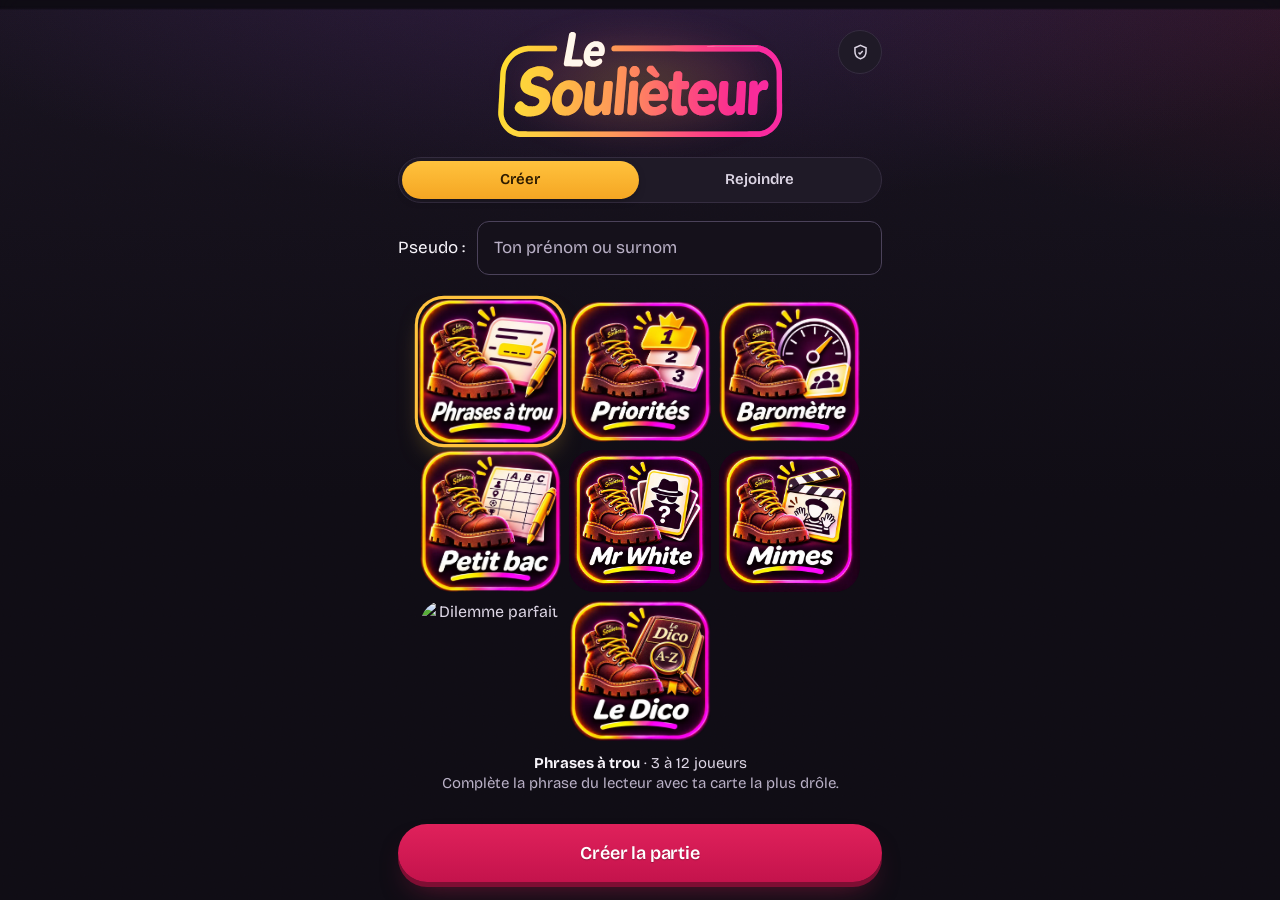
==== index.html @ fca3dc88 "Dilemme parfait : nouveau jeu côté client Le meneur pose le début d'un dilemme, chacun écrit la suit" ====
<!doctype html>
<html lang="fr">
<head>
<meta charset="utf-8">
<meta name="viewport" content="width=device-width,initial-scale=1,viewport-fit=cover">
<meta name="theme-color" content="#0F0C14">
<meta name="description" content="Le jeu de cartes qui gâche les repas de famille. De 2 à 12 joueurs, un téléphone chacun.">
<meta name="mobile-web-app-capable" content="yes">
<title>Le Soulièteur</title>
<meta property="og:type" content="website">
<meta property="og:title" content="Le Soulièteur">
<meta property="og:description" content="Le jeu de cartes qui gâche les repas de famille. De 2 à 12 joueurs, un téléphone chacun.">
<meta property="og:image" content="icon-512.png">
<meta name="twitter:card" content="summary_large_image">
<meta name="twitter:title" content="Le Soulièteur">
<meta name="twitter:description" content="Le jeu de cartes qui gâche les repas de famille. De 2 à 12 joueurs, un téléphone chacun.">
<meta name="twitter:image" content="icon-512.png">
<link rel="icon" type="image/png" sizes="32x32" href="favicon-32.png">
<link rel="apple-touch-icon" href="icon-180.png">
<link rel="manifest" href="manifest.webmanifest">
<meta name="apple-mobile-web-app-title" content="Le Soulièteur">
<meta name="apple-mobile-web-app-status-bar-style" content="black-translucent">
<link rel="preconnect" href="https://fonts.googleapis.com">
<link rel="preconnect" href="https://fonts.gstatic.com" crossorigin>
<link href="https://fonts.googleapis.com/css2?family=Bricolage+Grotesque:opsz,wght@12..96,400..800&display=swap" rel="stylesheet">
<script src="./vendor/supabase.js"></script>
<link rel="stylesheet" href="css/app.css">
</head>
<body>
<main id="app"></main>
<div class="scrim" aria-hidden="true"></div>
<div id="toast" role="status" aria-live="polite"></div>
<script src="js/core.js"></script>
<script src="js/ui.js"></script>
<script src="js/jeux/priorites.js"></script>
<script src="js/jeux/barometre.js"></script>
<script src="js/jeux/mr-white.js"></script>
<script src="js/jeux/mimes.js"></script>
<script src="js/jeux/dico.js"></script>
<script src="js/jeux/dilemme.js"></script>
<script src="js/jeux/petit-bac.js"></script>
<script src="js/resultats.js"></script>
<script src="js/gestes.js"></script>
<script src="js/actions.js"></script>
</body>
</html>
---- css/app.css ----
/* ===== Jetons ===== */
:root{
  /* Fond : une encre prune presque neutre. L'ancien violet saturé et ses
     taches magenta faisaient vibrer le rose et le doré posés dessus, et
     brouillaient tout ce qui était translucide. */
  --bg-0:#0F0C14; --bg-1:#18131F;
  /* Surfaces opaques, en trois paliers : un panneau, une ligne ou un champ se
     détache net du fond, quelle que soit la lueur derrière. */
  --surface:#1F1A27; --surface-2:#2B2434; --field:#15111B;
  --hairline:#352D40; --hairline-2:#4B425A;
  --ink:#1C1622; --ink-soft:#5E5468;
  /* Réponses : papier blanc chaud. Assez clair pour trancher sur le doré des
     phrases, assez chaud pour ne pas faire écran blanc sur le fond sombre. */
  --paper:#FFF6E6; --paper-2:#F7E7CC; --paper-edge:#CFB48A;
  /* Trois accents, trois rôles : doré = sélection et repères, rose = action
     principale, menthe = validé. Chaque texte posé dessus tient l'AA (4,5:1). */
  --gold:#FFC23D; --gold-2:#F5A623; --gold-deep:#9C6200; --gold-soft:#FFD36B;
  /* La phrase à trou est dorée partout : au choix du lecteur, pendant qu'on la
     complète, à la lecture et jusqu'à la révélation. Les réponses en main
     restent en papier clair, ce qui sépare d'un coup d'œil l'énoncé et les cartes. */
  --gold-paper:#FFD54D; --gold-paper-2:#FFE58F;
  --gold-ink:#2E1C00; --gold-ink-soft:#5A3F12;
  --pop:#FF5C8D; --pop-2:#E0215B; --pop-3:#C4134C; --pop-deep:#7E0E33; --pop-soft:#FF8AAE;
  --mint:#3FDC9C; --mint-2:#1FBF80; --mint-deep:#0B6B47; --mint-ink:#04281B;
  --violet-soft:#C4B2FF;
  /* Trois niveaux de texte, tous au-dessus de 7:1 sur le fond et les surfaces. */
  --text:#F7F4FA; --text-dim:#DDD6E5; --text-faint:#B9B0C6;
  --r-sm:12px; --r-md:18px; --r-lg:26px; --r-pill:999px;
  --shadow-card:0 2px 2px rgba(0,0,0,.18), 0 12px 28px -6px rgba(0,0,0,.55);
  --shadow-lift:0 22px 50px -12px rgba(0,0,0,.7);
  --dur:.18s; --ease:cubic-bezier(.2,.8,.3,1);
  font-family:"Bricolage Grotesque",ui-rounded,"Segoe UI",system-ui,-apple-system,sans-serif;
  font-optical-sizing:auto
}
*{box-sizing:border-box}
/* Le texte courant est en graisse normale, y compris les <b> que le navigateur
   met en gras par défaut. La police est chargée en variable (400 à 800, un
   seul fichier) : boutons et noms en 600, titres en 700-800 (voir « Titres »). */
html,body,h1,h2,h3,h4,h5,h6,b,strong,th,button,input,select,textarea{font-weight:400}
html{min-height:100%;background:var(--bg-0)}
body{margin:0;min-height:100%;background:transparent;color:var(--text);font-size:17px;line-height:1.45;-webkit-tap-highlight-color:transparent;-webkit-font-smoothing:antialiased}
/* calques de fond fixes : couvrent toujours la fenêtre, sans background-attachment (bogué sur iOS) */
body::before,body::after{content:"";position:fixed;inset:0;z-index:0;pointer-events:none}
body::before{background:
  radial-gradient(90% 46% at 50% -10%, rgba(110,52,150,.28) 0%, rgba(110,52,150,0) 72%),
  radial-gradient(60% 36% at 104% 0%, rgba(224,33,91,.10) 0%, rgba(224,33,91,0) 70%),
  linear-gradient(180deg,var(--bg-1) 0%, var(--bg-0) 55%)}
body::after{opacity:.34;mix-blend-mode:overlay;
  background-image:url("data:image/svg+xml,%3Csvg xmlns='http://www.w3.org/2000/svg' width='160' height='160'%3E%3Cfilter id='n'%3E%3CfeTurbulence type='fractalNoise' baseFrequency='.85' numOctaves='3' stitchTiles='stitch'/%3E%3C/filter%3E%3Crect width='160' height='160' filter='url(%23n)' opacity='.42'/%3E%3C/svg%3E")}
/* La réserve du bas doit valoir la hauteur RÉELLE de la barre d'action : une
   valeur devinée laisse le bouton recouvrir la fin du contenu dès qu'il y a
   deux boutons ou une police plus grande. --dock-h est mesuré après chaque
   rendu (voir fitDock) et contient déjà l'encoche du bas. */
main{position:relative;z-index:1;max-width:520px;margin:0 auto;
  padding:calc(30px + env(safe-area-inset-top)) 18px calc(var(--dock-h,150px) + 18px)}
h1,h2,h3{margin:0;line-height:1.05;letter-spacing:-.03em}
p{margin:0}
button,input,select,textarea{font:inherit;color:inherit}
button{cursor:pointer;border:0;background:none}
:focus-visible{outline:3px solid var(--gold);outline-offset:3px;border-radius:6px}
.muted{color:var(--text-dim)}
.eyebrow{font-size:12px;letter-spacing:.16em;text-transform:uppercase;color:var(--text-faint)}

/* ===== Accueil (tient sur un écran, sans défilement) ===== */
body.is-home main,body.no-dock main{padding-bottom:calc(18px + env(safe-area-inset-bottom))}
/* La hauteur doit retrancher exactement les marges de main, sinon le bloc
   dépasse l'écran : il se centre alors trop bas et laisse un grand vide en
   haut, avec du défilement en prime. */
.home{--pad:calc(30px + 18px + env(safe-area-inset-top) + env(safe-area-inset-bottom));
  min-height:calc(100vh - var(--pad));min-height:calc(100dvh - var(--pad));
  display:flex;flex-direction:column;justify-content:flex-start;gap:clamp(8px,2vh,18px);position:relative}
/* Admin réduit à son badge, posé à droite du logo : le logo monte tout en haut.
   Le logo garde 52 px de marge de chaque côté pour ne jamais passer dessous. */
.home-top{position:absolute;top:0;right:0;z-index:1}
.iconbtn.solo{width:44px;padding:0;justify-content:center}
.iconbtn.solo svg{width:19px;height:19px}
.iconbtn{display:inline-flex;align-items:center;gap:7px;min-height:44px;padding:8px 16px 8px 13px;border-radius:var(--r-pill);
  background:var(--surface);border:1px solid var(--hairline);color:var(--text-dim);
  font-size:13px;letter-spacing:.08em;text-transform:uppercase}
.iconbtn svg{width:15px;height:15px;stroke:currentColor;fill:none;stroke-width:1.9}
.iconbtn:active{background:var(--surface-2);color:var(--text)}
/* Le titre est un tracé vectoriel : net à n'importe quelle taille d'écran et à
   n'importe quel zoom, contrairement à l'image d'origine que le navigateur
   devait étirer. Le plafond en vh garde l'accueil sur un seul écran. */
.home h1{margin:0;position:relative}
/* halo doux qui respire derrière le logo */
.home h1::before{content:"";position:absolute;left:50%;top:50%;width:78%;height:150%;transform:translate(-50%,-50%);
  z-index:-1;pointer-events:none;border-radius:50%;
  background:radial-gradient(closest-side,rgba(255,194,61,.22),rgba(255,92,141,.10) 55%,transparent 72%);
  filter:blur(14px);animation:halo 5.5s ease-in-out infinite}
@keyframes halo{0%,100%{opacity:.55;transform:translate(-50%,-50%) scale(.96)}50%{opacity:.9;transform:translate(-50%,-50%) scale(1.06)}}
.home h1 img{display:block;width:min(100% - 104px,340px,32vh);height:auto;margin:0 auto;position:relative}
/* Amorçage : le titre s'allume comme un tube — deux hésitations, puis il
   tient. Joué une fois, à l'arrivée sur l'accueil, jamais en boucle. */
.home h1{animation:ignite 1.3s both}
@keyframes ignite{
  0%{opacity:0}
  8%{opacity:.9}   11%{opacity:.08}
  19%{opacity:.75} 23%{opacity:.12}
  34%{opacity:1}   38%{opacity:.45}
  46%,100%{opacity:1}
}
/* Le dégradé qui migre : un ruban repris de la palette du logo, découpé par le
   logo lui-même (le masque), qui glisse lentement. Seules les couleurs se
   déplacent — la forme ne bouge pas d'un pixel et rien ne peut sortir des
   lettres, le masque s'en charge. En « color », le ruban ne donne que sa
   teinte : le modelé et les ombres du tracé restent ceux du logo. */
.home h1 .shift{position:absolute;top:0;left:50%;transform:translateX(-50%);
  width:min(100% - 104px,340px,32vh);aspect-ratio:801/303;pointer-events:none;
  background:linear-gradient(100deg,#FEDD26,#FC4184,#FC27AB,#FD854F,#FEDD26);
  background-size:280% 100%;opacity:.38;mix-blend-mode:color;
  -webkit-mask:url(../logo.svg) center/contain no-repeat;mask:url(../logo.svg) center/contain no-repeat;
  animation:migrate 16s linear infinite}
@keyframes migrate{to{background-position:280% 0}}

/* barre à deux onglets */
.tabs{display:grid;grid-auto-flow:column;grid-auto-columns:1fr;gap:5px;padding:5px;background:var(--surface);
  border:1.5px solid var(--hairline);border-radius:var(--r-pill)}
.tab{padding:14px 6px;border-radius:var(--r-pill);font-size:clamp(17px,4.8vw,20px);
  white-space:nowrap;color:var(--text-dim);
  transition:background var(--dur),color var(--dur),transform var(--dur)}
.tab.on{background:linear-gradient(180deg,var(--gold),var(--gold-2));color:var(--gold-ink);
  box-shadow:0 3px 10px -4px rgba(0,0,0,.6)}
.tab:active{transform:scale(.97)}
.tabs:not(.jeux) .tab{font-weight:600}
.pane[hidden]{display:none}
.home .panel{margin-top:0;padding:0;background:none;border:0;box-shadow:none}
/* Créer / Rejoindre : simple bascule, pas besoin d'un gros bouton */
.home .tabs{padding:3px;gap:3px}
.home .tabs .tab{padding:8px 6px;font-size:15px}

/* ===== Panneaux & champs ===== */
.panel{position:relative;background:var(--surface);border:1px solid var(--hairline);border-radius:var(--r-lg);
  padding:22px;margin-top:16px;box-shadow:0 1px 0 rgba(255,255,255,.04) inset, 0 18px 40px -24px rgba(0,0,0,.9)}
.panel h2{font-size:25px;margin:6px 0 18px}
.panel .eyebrow{color:var(--gold)}
label,.field{display:block;margin-bottom:16px}
label>span,.field>span{display:block;font-size:12px;letter-spacing:.12em;
  text-transform:uppercase;color:var(--text-faint);margin-bottom:8px}
/* « Pseudo : » et sa case sur la même ligne */
label.inline{display:flex;align-items:center;gap:12px}
label.inline>span{flex:none;margin:0;font-size:17px;letter-spacing:0;text-transform:none;color:var(--text)}
label.inline input{flex:1;min-width:0}
input,textarea{display:block;width:100%;padding:14px 16px;border-radius:var(--r-sm);background:var(--field);
  border:1.5px solid var(--hairline-2);font-size:17px;transition:border-color var(--dur),background var(--dur)}
input::placeholder,textarea::placeholder{color:var(--text-faint)}
input:focus,textarea:focus{outline:none;border-color:var(--gold);background:var(--bg-1)}
/* la hauteur est pilotée par autoGrow : ni poignée, ni barre de défilement */
textarea{resize:none;overflow:hidden;line-height:1.35}
#j-code{text-align:center;letter-spacing:.42em;text-indent:.42em;font-size:30px;padding:16px 14px}
.seg{display:grid;grid-template-columns:repeat(4,1fr);gap:6px;padding:5px;background:var(--field);
  border:1.5px solid var(--hairline);border-radius:var(--r-sm)}
.seg-b{padding:11px 4px;border-radius:9px;font-size:16px;color:var(--text-dim);
  transition:background var(--dur),color var(--dur),transform var(--dur)}
.seg-b.on{background:var(--gold);color:var(--gold-ink);box-shadow:0 2px 8px -3px rgba(0,0,0,.6)}
.seg-b:active{transform:scale(.95)}
.seg.s2{grid-template-columns:1fr 1fr}
.seg.s3{grid-template-columns:repeat(3,1fr)}
/* accueil : chaque jeu est une vignette ; celle choisie s'allume, les autres s'effacent */
/* La grille est carrée : sa largeur est la hauteur d'écran moins tout le reste
   de l'accueil (marges, onglets, pseudo, bouton ≈ 266 px + logo),
   pour que les quatre vignettes tiennent sans défiler. */
.seg.games{grid-template-columns:repeat(3,minmax(0,1fr));gap:10px;padding:0;background:none;border:0;margin:0 auto;width:100%}
/* Accueil : les vignettes débordent un peu des marges pour être plus grandes ;
   fitGames() ne les réduit que si l'accueil ne tient plus sur l'écran. */
.home .seg.games{width:calc(100% + 16px);max-width:calc(100vw - 12px);margin:0 -8px;gap:8px;justify-self:center;align-self:center}
.seg.games .seg-b{padding:0;border-radius:18%;background:none;box-shadow:none;opacity:1;
  transition:opacity var(--dur),transform var(--dur)}
/* toutes les vignettes restent pleines (à 55 % elles semblaient désactivées) ;
   la choisie est cerclée de doré */
.seg.games .seg-b.on{transform:scale(1.03);box-shadow:0 0 0 3px var(--gold),0 12px 26px -10px rgba(255,194,61,.55)}
.seg.games .seg-b:active{transform:scale(.95)}
.seg.games img{display:block;width:100%;height:auto;border-radius:inherit;pointer-events:none}
.seg.who{margin-bottom:18px}
.seg.who .seg-b{display:flex;flex-direction:column;align-items:center;gap:1px;min-width:0;padding:9px 4px}
.seg.who .seg-b span{max-width:100%;overflow:hidden;text-overflow:ellipsis;white-space:nowrap}
.seg.who .seg-b small{font-size:11px;letter-spacing:.08em;text-transform:uppercase;opacity:.75}
/* .field impose display:block, qui l'emporterait sur l'attribut hidden */
.field[hidden]{display:none}

/* ===== Boutons ===== */
.btn{display:flex;align-items:center;justify-content:center;gap:9px;width:100%;border-radius:var(--r-pill);
  padding:16px 22px;font-size:18px;letter-spacing:-.01em;
  background:linear-gradient(180deg,var(--pop-2),var(--pop-3));color:#fff;font-weight:600;text-shadow:0 1px 1px rgba(0,0,0,.25);
  box-shadow:0 5px 0 var(--pop-deep), 0 16px 30px -14px rgba(224,33,91,.5);
  transition:transform .08s var(--ease),box-shadow .08s var(--ease),filter var(--dur)}
.btn:active:not(:disabled){transform:translateY(4px);box-shadow:0 1px 0 var(--pop-deep),0 8px 16px -12px rgba(224,33,91,.5)}
.btn.alt{background:linear-gradient(180deg,var(--gold),var(--gold-2));color:var(--gold-ink);
  box-shadow:0 5px 0 var(--gold-deep), 0 16px 30px -14px rgba(255,194,61,.4)}
.btn.alt:active:not(:disabled){box-shadow:0 1px 0 var(--gold-deep),0 8px 16px -12px rgba(255,194,61,.4)}
.btn.ghost{background:var(--surface);color:var(--text);border:1.5px solid var(--hairline-2);box-shadow:none}
.btn.ghost:active:not(:disabled){transform:translateY(2px);background:var(--surface-2)}
.btn.on{background:linear-gradient(180deg,var(--mint),var(--mint-2));color:var(--mint-ink);
  box-shadow:0 5px 0 var(--mint-deep),0 16px 30px -14px rgba(63,220,156,.4)}
.btn.alt,.btn.on,.btn.ghost{text-shadow:none}
/* Désactivé : un aplat neutre au texte lisible, plutôt qu'un bouton rose à
   moitié transparent dont on devait deviner le libellé (« Il manque 1 joueur »,
   « En attente des autres… » sont des informations, pas du décor). Le bouton
   touché, lui, garde sa couleur pendant l'envoi (.pending). */
.btn:disabled:not(.pending){background:var(--surface-2);color:var(--text-faint);text-shadow:none;
  box-shadow:inset 0 0 0 1.5px var(--hairline-2);cursor:default}
.btn:disabled{cursor:default}
.btn.pending{opacity:.72;box-shadow:none;transform:translateY(2px)}
.btn+.btn{margin-top:10px}
.link{color:var(--text-dim);padding:8px 10px;font-size:14px;border-radius:var(--r-pill);
  transition:color var(--dur),background var(--dur)}
.link:active{color:var(--text);background:var(--surface)}
/* Quitter = une croix ronde, partout */
.xbtn{display:grid;place-items:center;width:44px;height:44px;flex:none;border-radius:50%;
  background:var(--surface);border:1px solid var(--hairline);color:var(--text-dim);
  transition:color var(--dur),background var(--dur),transform var(--dur)}
.xbtn svg{width:18px;height:18px;stroke:currentColor;fill:none;stroke-width:2.2;stroke-linecap:round}
.xbtn:active{color:var(--text);background:var(--surface-2);transform:scale(.94)}

/* ===== Barre du haut ===== */
.top{display:flex;justify-content:space-between;align-items:center;gap:10px;margin:2px 0 14px}
.top-l{display:flex;align-items:center;gap:8px;min-width:0}
/* En partie : la vignette du jeu, cerclée de sa couleur, avec le point de connexion */
.gchip{position:relative;flex:none;width:42px;height:42px;border-radius:12px;background:var(--surface-2);
  box-shadow:0 0 0 2px var(--accent,var(--gold)),0 6px 14px -6px rgba(0,0,0,.7)}
.gchip img{display:block;width:100%;height:100%;border-radius:inherit;object-fit:cover}
.gchip::after{content:"";position:absolute;right:-4px;bottom:-4px;width:12px;height:12px;border-radius:50%;
  background:var(--mint);box-shadow:0 0 0 2.5px var(--bg-0),0 0 8px var(--mint);transition:background .3s,box-shadow .3s}
/* Temps réel coupé : relecture toutes les 4 s, l'appli suit avec un temps de retard */
.gchip.slow::after{background:var(--gold);box-shadow:0 0 0 2.5px var(--bg-0),0 0 8px var(--gold);animation:blink 1.4s ease-in-out infinite}
/* Hors connexion : plus rien ne passe */
.gchip.down::after{background:var(--pop);box-shadow:0 0 0 2.5px var(--bg-0),0 0 8px var(--pop);animation:blink .9s ease-in-out infinite}
.gmeta{display:flex;flex-direction:column;gap:1px;min-width:0;line-height:1.15;margin-left:4px}
.gmeta b{font-size:16px;font-weight:700;letter-spacing:-.015em;overflow:hidden;text-overflow:ellipsis;white-space:nowrap}
@keyframes blink{50%{opacity:.35}}
.round{font-size:13px;color:var(--text-dim);white-space:nowrap}

/* ===== Cartes ===== */
/* Deux lignes réservées : la carte tombe à la même hauteur que l'énoncé fasse
   une ou deux lignes, sinon elle saute d'un écran à l'autre. */
.role{font-size:17px;color:var(--text-dim);margin:2px 0 14px;max-width:34ch;min-height:2.9em}
.role b{color:var(--text)}
.qcard{position:relative;background:linear-gradient(168deg,var(--gold-paper-2) 0%,var(--gold-paper) 44%,var(--gold) 100%);
  color:var(--gold-ink);border-radius:20px;padding:16px 20px 24px;min-height:150px;
  box-shadow:0 4px 0 var(--gold-deep),var(--shadow-card);
  transform:rotate(-1deg);display:flex;flex-direction:column;gap:10px}
.qcard::after{content:"";position:absolute;inset:0;border-radius:20px;pointer-events:none;
  box-shadow:inset 0 0 0 1px rgba(46,28,0,.16), inset 0 0 0 7px rgba(46,28,0,.05)}
.qcard .qtag{font-size:10px;letter-spacing:.18em;text-transform:uppercase;color:var(--gold-ink-soft)}
.qcard .qtext{font-size:clamp(21px,5.9vw,27px);line-height:1.24;letter-spacing:-.02em}
.qcard .by{display:flex;align-items:center;gap:7px;font-size:14px;color:var(--gold-ink-soft);margin-top:2px}
.qcard.sticky{position:sticky;top:8px;z-index:3;box-shadow:0 4px 0 var(--gold-deep),var(--shadow-lift)}
/* La carte gagnante garde le doré : c'est l'anneau menthe qui dit « gagné »,
   comme l'anneau menthe de la carte que le lecteur vient de choisir. */
.qcard.win{transform:rotate(.8deg);
  box-shadow:0 0 0 3px var(--mint),0 4px 0 var(--gold-deep),0 18px 42px -14px rgba(63,220,156,.4)}
.qcard.win .qtag{color:#08533A}
.blank{display:inline-block;width:4.2em;border-bottom:4px solid rgba(46,28,0,.75);margin:0 .06em}
.fill{background:var(--pop);color:var(--ink);padding:.02em .2em;border-radius:6px;
  -webkit-box-decoration-break:clone;box-decoration-break:clone}
/* Sur le doré, le trou comblé se lit mieux en pastille encre qu'en rose. */
.qcard .fill,.scard .fill,.qchoice .fill{background:var(--ink);color:var(--gold-paper)}
.hand,.subs,.qchoices{list-style:none;padding:0;margin:20px 0 0;display:grid;gap:10px}
.acard,.scard,.qchoice{display:block;width:100%;text-align:left;border-radius:15px;padding:15px 17px;
  font-size:18px;line-height:1.32;letter-spacing:-.01em}
.acard{color:var(--ink);background:linear-gradient(170deg,var(--paper),var(--paper-2))}
/* Les réponses sont stockées en minuscule, prêtes à s'insérer en milieu de
   phrase ; seule leur présentation en carte reprend une majuscule. */
.acard::first-letter{text-transform:uppercase}
.acard{position:relative;box-shadow:0 3px 0 var(--paper-edge),0 8px 18px -10px rgba(0,0,0,.6);
  transition:transform .14s var(--ease),box-shadow .14s var(--ease),background .14s;
  touch-action:pan-y;user-select:none;-webkit-user-select:none}
.acard.dragging{transition:none;cursor:grabbing}
/* zone de balayage : les repères sont sous la carte, révélés quand elle glisse */
.swipe{position:relative;border-radius:15px}
.swipe .cue{position:absolute;inset:0;display:flex;align-items:center;padding:0 18px;border-radius:15px;font-size:14px;letter-spacing:.12em;text-transform:uppercase;opacity:0;pointer-events:none}
.swipe .cue span{display:inline-flex;align-items:center;gap:7px;padding:7px 13px;border-radius:var(--r-pill);
  transition:transform .12s var(--ease)}
.swipe .cue.play{justify-content:flex-start;background:linear-gradient(90deg,rgba(63,220,156,.45),transparent 72%)}
.swipe .cue.play span{background:var(--mint);color:var(--mint-ink)}
.swipe .cue.drop{justify-content:flex-end;background:linear-gradient(270deg,rgba(255,194,61,.4),transparent 72%)}
.swipe .cue.drop span{background:var(--gold);color:var(--gold-ink)}
.swipe .cue.armed span{transform:scale(1.14)}
.swipehint{margin:14px 0 -4px;color:var(--text-faint);font-size:14px;text-align:center}
.swipehint b{color:var(--text)}
.acard::before{content:"";position:absolute;left:0;top:11px;bottom:11px;width:4px;border-radius:0 4px 4px 0;
  background:var(--paper-edge);transition:background .14s,width .14s}
.acard:active{transform:translateY(3px);box-shadow:0 0 0 var(--paper-edge),0 4px 10px -8px rgba(0,0,0,.6)}
.acard.sel{background:linear-gradient(170deg,var(--pop-2),var(--pop-3));color:#fff;transform:translateX(7px) rotate(.7deg);
  box-shadow:0 3px 0 var(--pop-deep),0 14px 26px -12px rgba(224,33,91,.55)}
.acard.sel::before{background:#fff;width:5px}
.acard .rang{display:inline-flex;align-items:center;justify-content:center;width:22px;height:22px;margin-right:9px;
  border-radius:50%;background:#fff;color:var(--pop-3);font-weight:600;font-style:normal;font-size:13px;
  vertical-align:-3px}
.scard{position:relative;color:var(--gold-ink);background:linear-gradient(170deg,var(--gold-paper-2),var(--gold-paper));
  box-shadow:0 3px 0 var(--gold-deep),0 8px 18px -12px rgba(0,0,0,.55)}
button.scard{transition:transform .14s var(--ease),box-shadow .14s var(--ease)}
button.scard:active{transform:translateY(2px)}
.scard.sel{background:linear-gradient(168deg,var(--gold-paper-2),var(--gold) 130%);
  box-shadow:0 0 0 3px var(--mint),0 3px 0 var(--gold-deep),0 14px 30px -12px rgba(63,220,156,.4)}
.scard .by{display:flex;align-items:center;gap:7px;font-size:14px;color:var(--gold-ink-soft);margin-top:9px}
.qchoice{color:var(--gold-ink);background:linear-gradient(168deg,var(--gold-paper-2),var(--gold));font-size:19px;line-height:1.26;
  padding:18px;box-shadow:0 3px 0 var(--gold-deep),0 10px 22px -12px rgba(0,0,0,.6);
  transition:transform .14s var(--ease),box-shadow .14s var(--ease)}
.qchoice:active{transform:translateY(3px);box-shadow:0 0 0 var(--gold-deep),0 6px 12px -10px rgba(0,0,0,.5)}
/* Les phrases écartées passent en surface neutre, texte encore lisible : un
   doré à demi transparent virait au gris-brun sur le fond sombre. */
.qchoice.off{background:var(--surface);color:var(--text-faint);box-shadow:inset 0 0 0 1px var(--hairline);cursor:default}
.qchoice.off .blank{border-bottom-color:var(--hairline-2)}
.qchoice.on{box-shadow:0 0 0 3px var(--mint),0 3px 0 var(--gold-deep),0 14px 30px -12px rgba(63,220,156,.4)}
.deal{animation:deal .5s var(--ease) both}
@keyframes deal{from{transform:translateY(-34px) rotate(-9deg) scale(.96);opacity:0}}
.hand.deal-in li{animation:rise .42s var(--ease) both;animation-delay:calc(var(--i)*45ms)}
@keyframes rise{from{transform:translateY(16px);opacity:0}}

/* ===== Salon ===== */
/* Vignette du jeu à gauche, code au centre, croix à droite. */
.top.lobbytop{display:grid;grid-template-columns:64px 1fr 64px;align-items:center;margin:2px 0 16px}
.gamelogo{display:block;width:64px;height:64px;border-radius:18%}
.lobbytop .xbtn{justify-self:end}
.codeblock{min-width:0;text-align:center}
.codeblock .eyebrow{font-size:11px}
/* Partager l'invitation : sous le code, discret mais toujours à portée */
.share{display:inline-flex;align-items:center;gap:6px;margin-top:8px;padding:6px 12px;border-radius:var(--r-pill);
  font-size:13px;letter-spacing:.04em;color:var(--gold-soft);background:rgba(255,194,61,.10);border:1px solid rgba(255,194,61,.32)}
.share svg{width:14px;height:14px;stroke:currentColor;fill:none;stroke-width:2;stroke-linecap:round;stroke-linejoin:round}
.share:active{transform:scale(.95);background:rgba(255,194,61,.18)}
.bigcode{display:flex;justify-content:center;gap:5px;margin-top:6px}
.bigcode .ch{display:grid;place-items:center;width:clamp(34px,10vw,44px);height:clamp(42px,12.5vw,54px);border-radius:12px;
  font-size:clamp(20px,6vw,24px);color:var(--gold);
  background:linear-gradient(170deg,rgba(255,194,61,.14),rgba(255,194,61,.04)),var(--surface);
  border:1.5px solid rgba(255,194,61,.45);text-shadow:0 2px 12px rgba(255,194,61,.25)}
/* Intertitres en casse normale : les capitales espacées étaient partout
   (cartes, sections, étiquettes) et ne hiérarchisaient plus rien. */
.sec{font-size:18px;font-weight:700;letter-spacing:-.015em;color:var(--text);margin:28px 0 12px}
/* deux joueurs par ligne, l'hôte en premier ; contour vert = prêt */
.plist{list-style:none;padding:0;margin:0 0 16px;display:grid;grid-template-columns:1fr 1fr;gap:8px}
.plist li{display:flex;align-items:center;gap:6px;min-width:0;min-height:48px;padding:6px 10px 6px 12px;
  border-radius:var(--r-md);background:var(--surface);border:1px solid var(--hairline);font-size:16px}
/* Salon : seulement le nom ; prêt = contour et fond menthe */
.plist li.is-ready{border-color:var(--mint);box-shadow:0 0 0 1px var(--mint) inset;background:linear-gradient(90deg,rgba(63,220,156,.12),var(--surface) 60%),var(--surface)}
.plist .nm{flex:1}
/* lu par les lecteurs d'écran, invisible à l'écran */
.sr{position:absolute;width:1px;height:1px;overflow:hidden;clip:rect(0 0 0 0);white-space:nowrap}
.dockhint{margin:0 auto 10px;text-align:center;font-size:14px;color:var(--text-dim)}
.dockhint b{color:var(--text)}
.plist .kick{flex:none;display:grid;place-items:center;width:28px;height:28px;margin-right:-4px;border-radius:50%;
  font-size:13px;color:var(--text-faint);background:var(--surface-2)}
.plist .kick:active{transform:scale(.9)}
.plist .nm{overflow:hidden;text-overflow:ellipsis;white-space:nowrap;min-width:2.5em}
.tag{flex:none;font-size:11px;background:var(--surface-2);color:var(--text-dim);border-radius:6px;padding:3px 7px;letter-spacing:.06em;text-transform:uppercase;white-space:nowrap}
.tag.host{background:rgba(255,194,61,.16);color:var(--gold-soft)}
.meta{display:flex;align-items:center;gap:8px;color:var(--text-faint);font-size:14px}

/* choix du jeu, dans le salon */
.gamebox{margin-top:0;padding:18px}
.gamebox .field{margin:14px 0 0}
/* Changer de jeu sans recréer la salle : bouton à droite du titre, puis les vignettes */
.gtitle .chg{margin-left:auto;font-size:13px;letter-spacing:.04em;color:var(--gold-soft);
  padding:6px 12px;border-radius:var(--r-pill);background:rgba(255,194,61,.10);border:1px solid rgba(255,194,61,.32)}
.gtitle .chg:active{transform:scale(.95)}
.seg.games.pick{width:100%;margin:14px 0 4px;gap:8px}
.seg.games.pick .seg-b{opacity:1}
.seg.games.pick .seg-b.on{box-shadow:0 0 0 3px var(--gold);transform:none}
.seg.games.pick .seg-b{position:relative}
.seg.games.pick .seg-b:disabled img{opacity:.5;filter:saturate(.35)}
.seg.games.pick .max{position:absolute;left:50%;bottom:8%;transform:translateX(-50%);white-space:nowrap;
  font-size:11px;letter-spacing:.04em;padding:3px 8px;border-radius:var(--r-pill);background:var(--bg-0);color:var(--text-dim);border:1px solid var(--hairline-2)}
/* manches et punitions par joueur sur une seule ligne, cases alignées en bas */
.step{display:grid;grid-template-columns:44px 1fr 44px;align-items:center;height:52px;padding:4px;
  background:var(--field);border:1.5px solid var(--hairline-2);border-radius:var(--r-sm)}
.step b{text-align:center;font-size:22px;font-weight:500;font-variant-numeric:tabular-nums}
.step button{height:100%;border-radius:9px;font-size:22px;color:var(--text);background:var(--surface-2)}
.step button:active{transform:scale(.92)}
.step button:disabled{opacity:.3}
/* Punitions : une petite roue, la même qu'en fin de partie, à droite du
   compteur. Grisée tant qu'elle est éteinte, elle fait un tour en s'allumant. */
.punsw{position:relative;display:grid;place-items:center;width:56px;height:52px;margin-top:auto}
.punsw .mini{width:44px;height:44px;border-radius:50%;border:3px solid var(--paper);position:relative;
  box-shadow:0 0 0 1.5px rgba(0,0,0,.35),0 6px 14px -6px rgba(0,0,0,.8);
  filter:grayscale(1) brightness(.6);opacity:.55;transition:filter .2s,opacity .2s}
.punsw .mini::after{content:"";position:absolute;inset:32%;border-radius:50%;background:radial-gradient(circle at 40% 35%,var(--surface-2),var(--bg-0));
  box-shadow:inset 0 0 0 1px rgba(255,255,255,.12)}
.punsw::before{content:"";position:absolute;top:1px;left:50%;transform:translateX(-50%);z-index:1;
  border-left:6px solid transparent;border-right:6px solid transparent;border-top:9px solid var(--paper);
  filter:drop-shadow(0 2px 3px rgba(0,0,0,.6));opacity:.5;transition:opacity .2s}
.punsw.on .mini{filter:none;opacity:1;animation:tourne .9s cubic-bezier(.12,.7,.1,1) both;--spin:360deg}
.punsw.on::before{opacity:1}
.punsw:active{transform:scale(.92)}
.gamebox .gtitle{display:flex;align-items:center;gap:10px;margin:0 0 10px}
.gamebox .gname{font-size:22px;margin:0}
/* « i » des règles : petit rond, zone de toucher élargie à 44 px */
.info{position:relative;flex:none;display:grid;place-items:center;width:26px;height:26px;border-radius:50%;
  border:1.5px solid var(--hairline-2);color:var(--text-dim);font-size:14px;font-weight:600;line-height:1}
.info::after{content:'';position:absolute;inset:-9px}
.info.on{border-color:var(--gold);color:var(--gold)}
.info:active{transform:scale(.9)}
.gamebox .gdesc{font-size:15px;line-height:1.4;color:var(--text-dim);margin-top:12px}
.gamebox .gtitle+.gdesc{margin-top:0}

/* ===== Priorités ===== */
/* Le classement en cours : cinq marches, la 1 en haut. Une marche vide est
   un pointillé ; une carte posée reprend la carte rose « choisie ». */
.ladder-end{font-size:12px;letter-spacing:.14em;text-transform:uppercase;color:var(--gold);font-weight:600;margin:14px 0 8px 40px}
.ladder+.ladder-end{margin:8px 0 0 40px}
.ladder{list-style:none;padding:0;margin:0;display:grid;gap:8px}
.ladder li{display:flex;align-items:center;gap:10px}
.num{flex:none;width:30px;height:30px;border-radius:50%;display:grid;place-items:center;font-size:15px;
  background:var(--surface-2);color:var(--text-dim);font-variant-numeric:tabular-nums}
.ladder li.full .num{background:var(--gold);color:var(--gold-ink);font-weight:600}
.ladder .slot{flex:1;min-height:52px;border-radius:15px;border:1.5px dashed var(--hairline-2)}
.ladder .acard{flex:1;width:auto;padding:13px 16px;font-size:17px}
/* cartes classées : papier clair + encre sombre, bien lisibles sur le fond */
.ladder .acard.sel{transform:none;background:linear-gradient(170deg,#FFFBF3,var(--paper));color:var(--ink);
  box-shadow:0 3px 0 var(--paper-edge),0 8px 18px -10px rgba(0,0,0,.6)}
.ladder .acard.sel::before{background:var(--pop)}
.ladder li.ok .num{background:var(--mint);color:var(--mint-ink)}
.ladder li.ok .acard{box-shadow:0 0 0 3px var(--mint),0 3px 0 var(--paper-edge)}
/* à un rang près : 1 point, anneau doré */
.ladder li.near .num{background:var(--gold);color:var(--gold-ink)}
.ladder li.near .acard{box-shadow:0 0 0 3px var(--gold),0 3px 0 var(--paper-edge)}
.ladder li.ko .acard{opacity:.5;filter:saturate(.4)}
/* glisser-déposer : la carte saisie suit le doigt, la marche visée s'allume */
.ladder .acard,.hand .acard[data-act="rank"]{-webkit-touch-callout:none;cursor:grab}
.acard.rank-float{position:fixed;left:0;top:0;z-index:50;margin:0;pointer-events:none;transition:none;
  background:linear-gradient(170deg,#FFFBF3,var(--paper));color:var(--ink);padding:13px 16px;font-size:17px;
  box-shadow:0 3px 0 var(--paper-edge),0 18px 30px -12px rgba(0,0,0,.75)}
.acard.rank-src{opacity:.3}
.ladder li.over .slot{border-color:var(--gold);background:rgba(255,194,61,.12)}
.ladder li.over .acard{box-shadow:0 0 0 3px var(--gold),0 3px 0 var(--paper-edge)}
.ladder li.over .num{background:var(--gold);color:var(--gold-ink)}
/* le classement du juge, révélé : doré comme la phrase du jeu d'origine */
.truth{list-style:none;padding:0;margin:0;display:grid;gap:12px}
.truth li{display:grid;grid-template-columns:30px 1fr;gap:7px 10px;align-items:center}
.truth .num{background:var(--gold);color:var(--gold-ink)}
.truth .scard{padding:13px 16px;font-size:17px}
.truth .scard::first-letter{text-transform:uppercase}
.found{grid-column:2;display:flex;flex-wrap:wrap;gap:6px;font-size:13px;color:var(--text-faint)}
.found .chip{padding:3px 10px;font-size:13px}
.found .chip.hit{border-color:rgba(63,220,156,.45);background:rgba(63,220,156,.12);color:var(--mint)}
.rank b.plus{color:var(--mint)}
.rank .tag{margin-left:2px}

/* ===== Baromètre ===== */
/* Le cadran : un demi-disque crème, la cible en trois bandes (2, 3, 4 points),
   les aiguilles partent du moyeu. Les deux extrêmes de la carte encadrent le
   cadran, comme les étiquettes posées de part et d'autre du vrai jeu. */
.dialbox{margin:18px 0 0}
.dial{display:block;width:100%;height:auto;touch-action:none;user-select:none;-webkit-user-select:none;overflow:visible}
.dial.drag{cursor:grab}
.dial .face{fill:var(--paper)}
.dial .rim{fill:none;stroke:var(--paper-edge);stroke-width:3}
/* La cible se lit comme le logo, du jaune au rose : plus c'est chaud, plus
   ça rapporte. Une seule progression, au lieu de trois couleurs sans ordre
   qui se confondaient avec les aiguilles des joueurs. */
.dial .b2{fill:#FFD873} .dial .b3{fill:#FFA93D} .dial .b4{fill:var(--pop)}
.dial .bn{font-size:9px;fill:var(--ink);text-anchor:middle;dominant-baseline:middle}
.dial .ndl{stroke-width:3.4;stroke-linecap:round}
.dial .ndl.me{stroke:var(--ink);stroke-width:4.4}
/* contour sombre sous chaque aiguille colorée : sinon elle se perd dans la bande de même teinte */
.dial .halo{stroke:var(--ink);stroke-width:6.4;stroke-linecap:round}
.dial .tip{stroke:var(--ink);stroke-width:1.5}
.dial .hub{fill:var(--pop-2);stroke:var(--ink);stroke-width:1.5}
.wlabs{display:flex;justify-content:space-between;gap:12px;margin-top:10px}
.wlab{max-width:48%;padding:8px 13px;border-radius:12px;background:#fff;color:var(--ink);font-size:15px;line-height:1.2;
  box-shadow:0 3px 0 rgba(0,0,0,.25)}
.wlab.r{text-align:right}
.legend{display:flex;flex-wrap:wrap;gap:6px;margin-top:14px}
.legend .chip i{width:12px;height:12px;border-radius:50%;margin-left:4px}
.qcard.clue{min-height:0}

/* ===== Petit bac ===== */
/* Les six catégories de la partie, proposées à tour de rôle : même échelle que
   les marches de Priorités, la nouvelle arrive en se retournant. */
.bacslots{list-style:none;padding:0;margin:4px 0 0;display:grid;gap:8px}
.bacslots li{display:flex;align-items:center;gap:10px}
.bacslots li.full .num{background:var(--gold);color:var(--gold-ink)}
.bacslots .slot{flex:1;min-height:52px;border-radius:15px;border:1.5px dashed var(--hairline-2)}
.bacslots .cat{flex:1;padding:14px 16px;border-radius:15px;font-size:18px;line-height:1.25;color:var(--ink);
  background:linear-gradient(170deg,var(--paper),var(--paper-2));box-shadow:0 3px 0 var(--paper-edge),0 8px 18px -10px rgba(0,0,0,.6)}
.bacslots li.new .cat{animation:tirage .5s var(--ease) both}
@keyframes tirage{from{transform:perspective(500px) rotateX(-90deg);opacity:0}}
/* La roue des lettres : une part par lettre, la flèche en haut. */
.roueWrap{--pad:calc(30px + 18px + 58px + env(safe-area-inset-top) + env(safe-area-inset-bottom));
  min-height:calc(100vh - var(--pad));min-height:calc(100dvh - var(--pad));
  display:flex;flex-direction:column;justify-content:center;text-align:center;padding:10px 0 4px}
.roueBox{position:relative;width:min(290px,78vw);margin:18px auto 22px;aspect-ratio:1}
.pointer{position:absolute;top:-13px;left:50%;transform:translateX(-50%);z-index:3;width:0;height:0;
  border-left:13px solid transparent;border-right:13px solid transparent;border-top:20px solid var(--paper);
  filter:drop-shadow(0 4px 8px rgba(0,0,0,.6))}
.roue{position:absolute;inset:0;border-radius:50%;border:7px solid var(--paper);
  box-shadow:0 0 0 2px rgba(0,0,0,.35),0 24px 50px -16px rgba(0,0,0,.85),inset 0 0 40px rgba(0,0,0,.25);
  animation:tourne 3.4s cubic-bezier(.12,.7,.1,1) both}
.roue::after{content:"";position:absolute;inset:30%;border-radius:50%;background:radial-gradient(circle at 40% 35%,var(--surface-2),var(--bg-0));
  box-shadow:inset 0 0 0 2px rgba(255,255,255,.12),0 6px 16px rgba(0,0,0,.6)}
.roue .lab{position:absolute;inset:0;transform:rotate(var(--a));pointer-events:none}
.roue .lab i{position:absolute;left:50%;top:3.5%;transform:translateX(-50%);font-style:normal;font-size:clamp(14px,4.4vw,18px);color:var(--ink)}
@keyframes tourne{from{transform:rotate(0)}to{transform:rotate(var(--spin,1440deg))}}
/* la lettre tirée apparaît au moyeu quand la roue s'arrête */
.roueBox .rouel{position:absolute;inset:0;display:grid;place-items:center;z-index:2;font-size:clamp(46px,14vw,64px);color:var(--gold);
  text-shadow:0 2px 14px rgba(255,194,61,.45);animation:sort .45s 3.3s var(--ease) both}
@keyframes sort{from{transform:scale(.3);opacity:0}}
/* Punitions : la roue tourne une fois, puis reste figée sur la part tirée. */
.roue.still{animation:none;transform:rotate(var(--spin,0deg))}
.roue.pun .lab i{font-size:clamp(16px,5vw,22px)}
.punbox .roueBox{width:min(240px,64vw);margin:22px auto 18px}
.punres{animation:sort .45s var(--ease) both}
.punlist{list-style:none;padding:0;margin:12px 0 0;display:grid;gap:8px}
.punlist li{display:flex;justify-content:space-between;align-items:center;gap:10px;padding:10px 12px;
  border-radius:var(--r-sm);background:var(--field);border:1px solid var(--hairline);font-size:16px;line-height:1.3}
.punlist li span{min-width:0;overflow-wrap:anywhere}
.field>span small{font-size:11px;letter-spacing:.06em;text-transform:none;opacity:.8}
.punfield{margin-bottom:12px}
.punfield>span{font-size:13px;letter-spacing:.08em}
/* Saisie : la lettre, la consigne et le temps restant sur une ligne. */
.bachead{display:flex;align-items:center;gap:12px;margin:2px 0 18px}
.bacl{flex:none;display:grid;place-items:center;width:60px;height:60px;border-radius:16px;font-size:36px;
  background:linear-gradient(168deg,var(--gold-paper-2),var(--gold));color:var(--gold-ink);box-shadow:0 4px 0 var(--gold-deep)}
.bacnote{flex:1;min-width:0;color:var(--text-dim);font-size:16px;line-height:1.3}
.bacnote b{color:var(--text)}
.bacfield{margin-bottom:12px}
.bacfield>span{font-size:15px;letter-spacing:0;text-transform:none;color:var(--text)}
.bacfield input:disabled{opacity:.6}
/* Vote : la catégorie en doré, les deux réponses en dessous. */
.duel{display:grid;gap:10px;margin-top:18px}
.rep{border-radius:15px;padding:12px 16px;font-size:20px;line-height:1.25;overflow-wrap:anywhere}
.rep small{display:block;margin-bottom:3px;font-size:12px;letter-spacing:.12em;text-transform:uppercase}
.rep.them{color:var(--ink);background:linear-gradient(170deg,var(--paper),var(--paper-2));box-shadow:0 3px 0 var(--paper-edge)}
.rep.them small{color:var(--ink-soft)}
.rep.mine{background:var(--surface);border:1px solid var(--hairline);color:var(--text)}
.rep.mine small{color:var(--text-faint)}
.rep .vide{color:var(--text-faint)}
.rep.them .vide{color:var(--ink-soft)}
.votes{display:grid;grid-template-columns:repeat(3,1fr);gap:10px}
.vote{display:flex;flex-direction:column;align-items:center;gap:6px;padding:12px 4px 10px;border-radius:var(--r-md);
  background:var(--surface);border:1.5px solid var(--hairline-2);font-size:32px;line-height:1;
  transition:transform .08s var(--ease),background var(--dur),border-color var(--dur)}
.vote small{font-size:12px;letter-spacing:.08em;text-transform:uppercase;color:var(--text-dim)}
.vote:active:not(:disabled){transform:scale(.95)}
.vote.on{border-color:var(--gold);background:rgba(255,194,61,.16)}
.vote:disabled:not(.on){opacity:.4}
/* Grille des catégories jugées : catégorie, puis une ligne par joueur. */
.bactab{list-style:none;padding:0;margin:0;display:grid;gap:8px}
.bactab li{padding:10px 14px;border-radius:var(--r-md);background:var(--surface);border:1px solid var(--hairline)}
.bactab .cat{display:block;font-size:12px;letter-spacing:.12em;text-transform:uppercase;color:var(--gold);margin-bottom:4px}
.bactab .ans{display:flex;align-items:baseline;gap:8px;font-size:16px;line-height:1.3}
.bactab .ans .qui{flex:none;width:4.6em;overflow:hidden;text-overflow:ellipsis;white-space:nowrap;font-size:13px;color:var(--text-faint)}
.bactab .ans .mot{flex:1;min-width:0;overflow-wrap:anywhere}
.bactab .ans .pt{flex:none}

/* catalogue admin */
/* La barre des jeux est coupée en trois parts égales : sur un écran étroit, un
   libellé long passe sur deux lignes au lieu d'élargir sa part. */
.tabs.jeux{grid-auto-columns:minmax(0,1fr)}
.tabs.jeux .tab{padding:14px 3px;font-size:clamp(11.5px,3.1vw,14px);letter-spacing:-.01em;
  line-height:1.2;white-space:normal;text-wrap:balance}
.tabs.jeux .tab{font-size:clamp(10px,2.6vw,13px);padding:12px 2px}
/* Les catalogues du jeu : un cran sous la barre, en onglets soulignés. */
.soustabs{display:flex;gap:26px;margin:14px 6px 0;border-bottom:1px solid var(--hairline)}
.soustab{position:relative;padding:12px 0;font-size:13px;letter-spacing:.14em;text-transform:uppercase;
  color:var(--text-faint);transition:color var(--dur)}
.soustab.on{color:var(--gold)}
.soustab.on::after{content:"";position:absolute;left:0;right:0;bottom:-1px;height:2px;border-radius:2px;background:var(--gold)}
.catlist .sep{color:var(--text-faint)}
.holebar{display:flex;align-items:center;gap:12px;margin:-4px 0 14px}
.btn.small{width:auto;flex:none;padding:10px 16px;font-size:15px}
.searchfield{display:block;width:100%;margin:0 0 12px}
.catlist{list-style:none;padding:0;margin:0;display:grid;gap:8px}
.catlist li{display:flex;align-items:flex-start;gap:10px;padding:12px 10px 12px 14px;border-radius:var(--r-md);
  background:var(--surface);border:1px solid var(--hairline);font-size:16px;line-height:1.35}
.catlist .ct{flex:1;min-width:0;overflow-wrap:anywhere}
.catlist .form{flex:none;min-width:30px;height:30px;padding:0 7px;border-radius:9px;font-size:12px;
  border:1.5px solid var(--hairline-2);background:var(--field);color:var(--text-dim)}
.catlist .form.v{background:rgba(63,220,156,.16);border-color:rgba(63,220,156,.5);color:var(--mint)}
.catlist .form.n{background:rgba(255,194,61,.14);border-color:rgba(255,194,61,.5);color:var(--gold-soft)}
.catlist .form.theme{display:inline-flex;align-items:center;letter-spacing:.02em;
  background:rgba(255,92,141,.14);border-color:rgba(255,92,141,.5);color:var(--pop-soft)}
.catlist .form.two{display:inline-flex;align-items:center;letter-spacing:.02em;
  background:rgba(155,123,255,.18);border-color:rgba(155,123,255,.55);color:var(--violet-soft)}
.catlist .del{flex:none;width:32px;height:32px;border-radius:50%;background:rgba(255,92,141,.16);
  color:var(--pop-soft);font-size:19px;line-height:1;display:grid;place-items:center}
.catlist .del:active{background:var(--pop);color:var(--ink)}
.catlist li.empty{justify-content:center;color:var(--text-faint);border-style:dashed}
#cat-more{margin-top:12px}

/* attente + progression */
.waiting{display:flex;flex-wrap:wrap;align-items:center;gap:7px;margin-top:16px;color:var(--text-faint);
  font-size:14px}
.chip{display:inline-flex;align-items:center;gap:6px;background:var(--surface);border:1px solid var(--hairline);
  border-radius:var(--r-pill);padding:4px 11px;color:var(--text-dim);font-size:14px}
.bar{height:6px;border-radius:99px;background:var(--surface-2);overflow:hidden;margin-top:14px}
.bar i{display:block;height:100%;border-radius:99px;background:linear-gradient(90deg,var(--gold),var(--mint));
  transition:width .35s var(--ease)}
.steps{display:flex;gap:6px;margin:14px 0 0}
.steps i{flex:1;height:4px;border-radius:99px;background:var(--surface-2)}
.steps i.on{background:var(--gold)}

/* ===== Attente ===== */
.waitScreen{display:flex;flex-direction:column;align-items:center;justify-content:center;text-align:center;
  min-height:64vh;gap:8px;padding:10px 0}
.cardback{position:relative;width:118px;height:150px;border-radius:16px;margin-bottom:24px;
  background:repeating-linear-gradient(135deg,#EBD3A8 0 8px,var(--paper) 8px 16px);
  box-shadow:var(--shadow-card);animation:float 3.4s ease-in-out infinite}
.cardback::after{content:"";position:absolute;inset:0;border-radius:16px;
  box-shadow:inset 0 0 0 1px rgba(28,22,34,.12),inset 0 0 0 7px rgba(255,255,255,.5)}
.cardback.b2{position:absolute;--dx:-22px;--r1:-14deg;--r2:-8deg;opacity:.6;animation-delay:.25s}
.cardback.b3{position:absolute;--dx:22px;--r1:13deg;--r2:7deg;opacity:.45;animation-delay:.5s}
.cardstack{position:relative;display:grid;place-items:center;margin-bottom:24px}
.cardstack .cardback{margin-bottom:0}
/* le décalage passe par les keyframes : sinon l'animation écrase le transform statique */
@keyframes float{
  0%,100%{transform:translate(var(--dx,0px),0) rotate(var(--r1,-3deg))}
  50%{transform:translate(var(--dx,0px),-12px) rotate(var(--r2,3deg))}
}
.bigstate{font-size:clamp(26px,7.6vw,34px);margin-bottom:8px}
.pulse{display:inline-block;width:8px;height:8px;border-radius:50%;background:var(--gold);margin-right:8px;
  animation:pulse 1.4s ease-in-out infinite}
@keyframes pulse{0%,100%{opacity:.25;transform:scale(.8)}50%{opacity:1;transform:scale(1.15)}}


/* ===== Mr White : cartes personnelles et vote, mêmes couleurs que le salon ===== */
.white-secret{padding:20px;margin:14px 0 24px;border-radius:var(--r-lg);
  background:linear-gradient(150deg,var(--gold-paper-2),var(--gold-paper));color:var(--ink);
  text-align:center;box-shadow:0 5px 0 var(--gold-deep),var(--shadow-card)}
.white-secret .eyebrow{color:var(--ink);opacity:.7}
.white-secret strong{display:block;font-size:clamp(25px,7vw,37px);margin:4px 0;letter-spacing:-.035em}
.white-secret small{display:block;font-size:14px;opacity:.85}
.white-mark{display:block;width:76px;height:76px;object-fit:contain;margin:8px auto 12px}
.white-seats{display:flex;gap:8px;flex-wrap:wrap;margin:12px 0 20px}
.white-note{padding:12px 15px;border:1px solid var(--hairline-2);border-radius:var(--r-md);
  margin:14px 0;background:var(--surface);color:var(--text)}
.white-list{list-style:none;padding:0;margin:12px 0 20px;display:grid;gap:8px}
.white-list li{display:flex;align-items:center;gap:10px;padding:12px 14px;border:1px solid var(--hairline);
  background:var(--surface);border-radius:var(--r-md)}
.white-list li.out{opacity:.6}
.white-list .nm{flex:1;min-width:0;overflow:hidden;text-overflow:ellipsis;white-space:nowrap}
.white-list .meta{font-size:13px;color:var(--text-dim)}
.white-list button{width:100%;padding:14px;border:1.5px solid var(--hairline-2);
  border-radius:var(--r-md);background:var(--surface);color:var(--text);text-align:left;font-size:17px}
.white-list button:active:not(:disabled){border-color:var(--gold);background:var(--surface-2)}
.white-list button:disabled{opacity:.55}
.white-feed{padding-left:22px;margin:10px 0 20px}
.white-feed li{padding:5px 0;color:var(--text-dim)}
.white-feed b{color:var(--text)}
.white-result{margin:12px 0 24px;text-align:center}
.white-result strong{display:block;font-size:27px;color:var(--gold)}

/* ===== Mr White : qui commence ===== */
.white-turn{font-size:17px;line-height:1.45;color:var(--text-dim);margin:0 0 18px}
.white-turn b{color:var(--text)}
/* ===== Baromètre : Normal / Inversé ===== */
.seg.variant{margin:12px 0 14px}
/* ===== Mimes ===== */
.mime-order{padding-left:24px;margin:0 0 18px;display:grid;gap:4px;font-size:17px}
.mime-rates{list-style:none;padding:0;margin:0 0 18px;display:grid;gap:10px}
.mime-rates li{padding:12px;border:1px solid var(--hairline);background:var(--surface);border-radius:var(--r-md)}
.mime-rates .nm{display:block;font-size:17px;margin-bottom:8px;overflow:hidden;text-overflow:ellipsis;white-space:nowrap}
.mime-notes{display:grid;grid-template-columns:repeat(5,1fr);gap:6px}
.mime-notes button{height:40px;border-radius:9px;background:var(--surface-2);color:var(--text);font-size:17px;font-variant-numeric:tabular-nums}
.mime-notes button.on{background:var(--gold);color:var(--gold-ink)}
.mime-notes button:active{transform:scale(.94)}

/* ===== Fin ===== */
.bigwin{font-size:clamp(38px,11.5vw,54px);margin:8px 0 20px;letter-spacing:-.045em;
  background:linear-gradient(100deg,var(--gold) 5%,var(--pop) 95%);-webkit-background-clip:text;background-clip:text;color:transparent}
.rank{list-style:none;padding:0;margin:0;display:grid;gap:8px}
.rank li{display:flex;align-items:center;gap:11px;padding:11px 14px;border-radius:var(--r-md);background:var(--surface);
  border:1px solid var(--hairline);font-size:17px}
.rank .pos{width:22px;font-size:14px;color:var(--text-faint);font-variant-numeric:tabular-nums}
.rank .nm{flex:1;display:flex;align-items:center;gap:8px;min-width:0}
.rank .nm span.who{overflow:hidden;text-overflow:ellipsis;white-space:nowrap}
.rank b{color:var(--gold);font-variant-numeric:tabular-nums}
.rank li:first-child{background:linear-gradient(100deg,rgba(255,194,61,.16),rgba(255,92,141,.08)),var(--surface);border-color:rgba(255,194,61,.5)}
.rank li:first-child .pos{color:var(--gold)}
.confetti{position:fixed;inset:0 0 auto;height:0;z-index:2;pointer-events:none}
.confetti i{position:absolute;top:-20px;width:8px;height:12px;border-radius:2px;animation:fall linear forwards}
@keyframes fall{to{transform:translateY(102vh) rotate(720deg);opacity:0}}

/* ===== Bas d'écran ===== */
.dock{position:fixed;left:0;right:0;bottom:0;z-index:5;padding:34px 18px calc(16px + env(safe-area-inset-bottom));
  background:linear-gradient(to top,var(--bg-0) 42%,rgba(15,12,20,.86) 68%,rgba(15,12,20,0))}
.dock::before{content:"";position:absolute;inset:0;pointer-events:none;backdrop-filter:blur(10px);
  -webkit-backdrop-filter:blur(10px);-webkit-mask-image:linear-gradient(to top,#000 55%,transparent);
  mask-image:linear-gradient(to top,#000 55%,transparent)}
.dock>*{position:relative;z-index:1;max-width:484px;margin-left:auto;margin-right:auto}

/* ===== Haut d'écran ===== */
/* En appli installée, la barre d'état d'iOS est translucide et se superpose à
   la page : sans ce voile, le contenu qui défile passe derrière l'heure, le
   réseau et la batterie, et les deux se chevauchent, illisibles. Même
   traitement qu'en bas, retourné. */
.scrim{position:fixed;left:0;right:0;top:0;z-index:6;pointer-events:none;
  height:calc(env(safe-area-inset-top) + 10px);
  background:linear-gradient(to bottom,var(--bg-0) 62%,rgba(15,12,20,.88) 82%,rgba(15,12,20,0))}
.scrim::before{content:"";position:absolute;inset:0;backdrop-filter:blur(10px);
  -webkit-backdrop-filter:blur(10px);-webkit-mask-image:linear-gradient(to bottom,#000 62%,transparent);
  mask-image:linear-gradient(to bottom,#000 62%,transparent)}
.center{text-align:center;padding-top:34vh;color:var(--text-dim)}
.spin{display:block;width:26px;height:26px;margin:0 auto 14px;border-radius:50%;border:3px solid var(--hairline);
  border-top-color:var(--gold);animation:rot .8s linear infinite}
@keyframes rot{to{transform:rotate(360deg)}}
/* Le retrait doit franchir la hauteur du message ET tout ce qui le sépare du
   bord : -180% de sa propre hauteur ne suffisait pas dès que l'encoche
   décalait le point de départ, et le message restait affiché, rogné en haut.
   L'opacité sert de garde-fou si la translation tombe encore juste. */
#toast{position:fixed;left:50%;top:calc(12px + env(safe-area-inset-top));
  transform:translate(-50%,calc(-100% - 24px - env(safe-area-inset-top)));opacity:0;pointer-events:none;
  background:var(--paper);color:var(--ink);padding:13px 18px;border-radius:14px;font-size:15px;
  transition:transform .28s var(--ease),opacity .2s var(--ease);z-index:20;max-width:92vw;text-align:center;
  box-shadow:0 14px 34px rgba(0,0,0,.55)}
#toast.on{transform:translate(-50%,0);opacity:1}

/* ===== Minuteur de phase (anneau qui se vide) ===== */
.top-r{display:flex;align-items:center;gap:12px}
.cdring{position:relative;display:inline-flex;width:44px;height:44px}
.cdring[hidden]{display:none}
.cdring .cdn{position:absolute;inset:0;display:grid;place-items:center;font-size:10.5px;font-weight:600;color:var(--text);font-variant-numeric:tabular-nums}
.cdring svg{width:44px;height:44px;transform:rotate(-90deg)}   /* départ à midi */
.cdring circle{fill:none;stroke-width:3.4}
.cdring .trk{stroke:var(--hairline-2)}
.cdring .arc{stroke:var(--gold);stroke-linecap:round;
  transition:stroke-dashoffset 1s linear,stroke .3s}
.cdring.low .arc{stroke:var(--pop)}
.cdring.low{animation:pulse 1.2s ease-in-out infinite}
/* Sur les très petits écrans, le minuteur prime sur le numéro de manche. */
@media (max-width:360px){.top .round{display:none}}

/* ===== Transition entre écrans (changement de phase seulement) ===== */
#app.enter{animation:screenIn .24s var(--ease)}
@keyframes screenIn{from{opacity:0;transform:translateY(8px)}}


@media (prefers-reduced-motion:reduce){
  *,*::before,*::after{animation-duration:.01ms !important;animation-iteration-count:1 !important;transition-duration:.01ms !important}
  .roue{transform:rotate(var(--spin,0deg))}
  .roueBox .rouel{animation-delay:0s}
}

.mime-stage{margin:15px 0;padding:14px;border:1px solid var(--hairline-2);border-radius:15px;text-align:center}
.mime-stage .btn{margin-top:12px}

/* ===== Titres ===== */
/* Bricolage Grotesque prend tout son caractère en grand corps et en graisse
   forte : c'est là que l'appli retrouve le ton du logo. */
.bigwin{font-weight:800;letter-spacing:-.05em}
.bigstate{font-weight:800;letter-spacing:-.035em}
.gamebox .gname{font-weight:700;letter-spacing:-.03em}
.white-secret strong{font-weight:800}
.bacl,.roueBox .rouel{font-weight:800}
.role b,.white-turn b,.waiting b{font-weight:600}
.qcard .qtext{font-weight:500}
.rank b,.step b,.bigcode .ch{font-weight:600}
.rank .nm span.who,.plist .nm{font-weight:500}


/* ===== Icônes ===== */
.ic{display:inline-block;width:1.05em;height:1.05em;flex:none;vertical-align:-.16em;
  fill:none;stroke:currentColor;stroke-width:2.2;stroke-linecap:round;stroke-linejoin:round}
.ic.solid{fill:currentColor;stroke:none}
.ic.v2{color:var(--mint)} .ic.v1{color:var(--gold)} .ic.v0{color:var(--pop)}
.vote .ic{width:30px;height:30px;stroke-width:2}
.bactab .ans .pt .ic{width:18px;height:18px}
.plist .kick .ic,.catlist .del .ic{width:13px;height:13px;stroke-width:2.6}
.btn .ic{width:20px;height:20px;stroke-width:2.6}
.roue .lab i .ic{width:1.15em;height:1.15em;color:var(--gold-deep)}

/* ===== Vote Mr White : une carte par joueur, sans cadre dans le cadre ===== */
.white-list.ballot{grid-template-columns:1fr 1fr;gap:8px}
.white-list.ballot li{padding:0;border:0;background:none;min-width:0}
.white-list.ballot button{display:flex;align-items:center;gap:10px;width:100%;min-height:58px;padding:12px;text-align:left;
  border-radius:var(--r-md);background:var(--surface);border:1.5px solid var(--hairline-2);font-size:17px;font-weight:500}
.white-list.ballot button span:last-child{min-width:0;overflow:hidden;text-overflow:ellipsis;white-space:nowrap}
.white-list.ballot button:active:not(:disabled){border-color:var(--gold);background:var(--surface-2)}

/* ===== Notes des Mimes : une seule rangée de 1 à 10 ===== */
.mime-rates .nm{display:flex;align-items:center;gap:8px}
.mime-notes{grid-template-columns:repeat(10,minmax(0,1fr));gap:4px}
.mime-notes button{height:40px;padding:0;border-radius:8px;font-size:15px;font-weight:600}
.mime-order li{display:list-item}

/* ===== Cadran du Baromètre ===== */
.dial .tk{stroke:var(--paper-edge);stroke-width:1;stroke-linecap:round}
.dial .tk.m{stroke-width:1.4}
.dial .tk.M{stroke:var(--ink-soft);stroke-width:1.8}
/* étiquettes dans la palette (elles étaient les seuls aplats blanc pur) */
.wlab{background:var(--surface-2);color:var(--text);border:1px solid var(--hairline-2);font-weight:500}

/* ===== Roues : les repères restent droits une fois la roue arrêtée ===== */
.roue .lab i{transform:translateX(-50%) rotate(calc(-1 * (var(--a) + var(--spin, 0deg))))}

/* ===== Minuteur plus lisible ===== */
.cdring .cdn{font-size:13.5px}
.cdring.long .cdn{font-size:11px}
.cdring.low .cdn{color:var(--pop-soft)}

/* ===== Moments clés ===== */
/* #app.fresh n'est posé que pendant les premières secondes d'un nouvel écran :
   les animations ne se rejouent pas à chaque rafraîchissement. */
@keyframes rise-up{from{transform:scaleY(0)}}
@keyframes pop-in{from{transform:scale(.4);opacity:0}}
@keyframes fade-in{from{opacity:0}}

/* Podium de fin */
.podium{display:grid;align-items:end;gap:8px;margin:4px 0 24px}
.pod{display:flex;flex-direction:column;align-items:center;gap:5px;min-width:0}
.pod .pn{max-width:100%;font-size:16px;font-weight:600;overflow:hidden;text-overflow:ellipsis;white-space:nowrap}
.pod b{font-size:22px;font-weight:800;color:var(--gold);font-variant-numeric:tabular-nums;line-height:1}
.pod .crown .ic{width:26px;height:26px;color:var(--gold);filter:drop-shadow(0 2px 8px rgba(255,194,61,.5))}
.pod .stepb{display:grid;place-items:center;width:100%;height:50px;margin-top:4px;border-radius:14px 14px 6px 6px;
  font-style:normal;font-size:24px;font-weight:800;color:var(--ink);transform-origin:bottom;
  background:linear-gradient(180deg,rgba(255,255,255,.22),rgba(0,0,0,.18)),var(--c);box-shadow:inset 0 -4px 0 rgba(0,0,0,.18)}
.pod.p1 .stepb{height:98px} .pod.p2 .stepb{height:70px}
#app.fresh .pod .stepb{animation:rise-up .6s var(--ease) both}
#app.fresh .pod.p2 .stepb{animation-delay:.15s} #app.fresh .pod.p1 .stepb{animation-delay:.3s}
#app.fresh .pod>:not(.stepb){animation:pop-in .4s var(--ease) both;animation-delay:.75s}
#app.fresh .pod.p1>:not(.stepb){animation-delay:1s}

/* Baromètre : la cible balaie le cadran avant de s'arrêter, puis les aiguilles */
.dial .sweep{transform-box:view-box;transform-origin:100px 100px}
#app.fresh .dial .sweep{animation:sweep 1.2s cubic-bezier(.2,.9,.25,1) both}
@keyframes sweep{from{transform:rotate(var(--t))}}
#app.fresh .dial .gn{animation:fade-in .35s 1.1s both}

/* Mr White : la carte de l'éliminé se retourne sur son rôle */
.flip{perspective:900px;width:min(210px,58vw);aspect-ratio:4/5;margin:12px auto 18px}
.flip .in{position:relative;width:100%;height:100%;transform-style:preserve-3d;transform:rotateY(180deg)}
#app.fresh .flip .in{animation:flip 1.1s .7s cubic-bezier(.55,0,.2,1) both}
@keyframes flip{from{transform:rotateY(0)}}
.flip .face{position:absolute;inset:0;display:flex;flex-direction:column;align-items:center;justify-content:center;gap:8px;
  padding:16px;border-radius:22px;text-align:center;backface-visibility:hidden;-webkit-backface-visibility:hidden}
.flip .front{background:linear-gradient(170deg,var(--surface-2),var(--surface));border:1.5px solid var(--hairline-2)}
.flip .front .fn{font-size:20px;font-weight:700}
.flip .back{transform:rotateY(180deg);color:var(--gold-ink);
  background:linear-gradient(168deg,var(--gold-paper-2),var(--gold));box-shadow:0 5px 0 var(--gold-deep),var(--shadow-card)}
.flip .back.r-civil{color:var(--mint-ink);background:linear-gradient(168deg,#8DF2C8,var(--mint-2));box-shadow:0 5px 0 var(--mint-deep),var(--shadow-card)}
.flip .back.r-undercover{color:#fff;background:linear-gradient(168deg,var(--pop),var(--pop-3));box-shadow:0 5px 0 var(--pop-deep),var(--shadow-card)}
.flip .back.r-white{color:var(--ink);background:linear-gradient(168deg,#fff,#E7E0F0);box-shadow:0 5px 0 #8E83A0,var(--shadow-card)}
.flip .back .eyebrow{color:inherit;opacity:.8}
.flip .back strong{font-size:30px;font-weight:800;letter-spacing:-.035em;line-height:1}
.flip .back img{width:70px;height:70px}

/* ===== Écrans d'attente ===== */
/* Dos de carte à la marque : le logo sur la prune du fond, double filet doré et rose. */
.cardback{background:url(../logo.svg) center/82% auto no-repeat,
  radial-gradient(120% 90% at 50% 20%,#3D2255,#1B1325 72%)}
.cardback::after{box-shadow:inset 0 0 0 1.5px rgba(255,194,61,.6),inset 0 0 0 6px rgba(15,12,20,.35),inset 0 0 0 7.5px rgba(255,92,141,.45)}
.striphead{margin-top:30px;text-align:center}
.striphead.l{text-align:left;margin-top:26px}
.strip{display:flex;flex-wrap:wrap;justify-content:center;gap:6px;margin-top:10px}
.strip.l{justify-content:flex-start}
.strip .chip{padding:4px 12px;gap:8px}
.strip .chip b{font-weight:700;color:var(--text);font-variant-numeric:tabular-nums}
.strip .chip.me{border-color:rgba(255,194,61,.55);background:linear-gradient(90deg,rgba(255,194,61,.12),var(--surface))}

/* ===== Lecture à voix haute ===== */
/* Le lecteur et le juge lisent la carte à toute la table : elle passe en grand. */
.qcard.aloud{min-height:min(46vh,380px);justify-content:center;padding:46px 22px 30px;transform:rotate(-.6deg)}
.qcard.aloud .qtag{position:absolute;top:18px;left:22px;display:flex;align-items:center;gap:6px}
.qcard.aloud .qtag .ic{width:15px;height:15px;stroke-width:2.4}
.qcard.aloud .qtext{font-size:clamp(30px,8.6vw,40px);line-height:1.16;font-weight:600;letter-spacing:-.03em}
.qcard.aloud .blank{border-bottom-width:5px}
.qcard.aloud .by{font-size:15px}
/* Mimes : le juge note juste après, la carte garde le grand texte sans la hauteur */
.qcard.aloud.short{min-height:0;padding-bottom:24px}

/* ===== Carte secrète de Mr White : floue tant qu'on ne la maintient pas ===== */
.white-secret.hold{position:relative;cursor:pointer;touch-action:manipulation;
  user-select:none;-webkit-user-select:none;-webkit-touch-callout:none}
.white-secret.hold .secret{filter:blur(16px);opacity:.35;transition:filter .16s,opacity .16s}
.white-secret.hold.show .secret{filter:none;opacity:1}
.white-secret.hold img{pointer-events:none;-webkit-user-drag:none}
.holdhint{position:absolute;left:50%;top:62%;transform:translate(-50%,-50%);display:inline-flex;align-items:center;gap:7px;
  padding:8px 14px;border-radius:var(--r-pill);background:var(--ink);color:var(--gold-paper);
  font-size:14px;font-weight:600;white-space:nowrap;pointer-events:none;transition:opacity .15s}
.holdhint .ic{width:16px;height:16px}
.white-secret.hold.show .holdhint{opacity:0}

/* ===== Accueil : le jeu choisi en une ligne ===== */
.pitch{display:none;margin:12px 0 0;text-align:center;font-size:15px;line-height:1.35;color:var(--text-dim)}
.pitch b{color:var(--text);font-weight:700}
.pitch span{color:var(--text-faint)}
/* seulement quand l'écran a la place : l'accueil doit tenir sans défiler */
@media (min-height:700px){
  .home .pitch{display:block}
}

/* ===== Couleur d'accent par jeu ===== */
/* Le jeu en cours teinte la lueur du haut, l'anneau de sa vignette et les
   barres de progression ; les cartes gardent leurs couleurs de rôle. */
body[data-game="phrases"]{--accent:#FFC23D}
body[data-game="priorites"]{--accent:#FF9440}
body[data-game="ondes"]{--accent:#4CC3F5}
body[data-game="bac"]{--accent:#3FDC9C}
body[data-game="white"]{--accent:#C4B2FF}
body[data-game="mimes"]{--accent:#FF6B98}
body[data-game="dico"]{--accent:#E0A458}
body[data-game]::before{background:
  radial-gradient(90% 46% at 50% -10%, color-mix(in srgb, var(--accent) 24%, transparent) 0%, transparent 72%),
  radial-gradient(60% 36% at 104% 0%, rgba(224,33,91,.10) 0%, rgba(224,33,91,0) 70%),
  linear-gradient(180deg,var(--bg-1) 0%, var(--bg-0) 55%)}
body[data-game] .gamelogo{box-shadow:0 0 0 2px var(--accent),0 8px 18px -8px rgba(0,0,0,.7)}
body[data-game] .steps i.on{background:var(--accent)}
body[data-game] .bar i{background:linear-gradient(90deg,var(--accent),var(--mint))}

/* ===== Réglages du salon sur une seule ligne ===== */
/* Manches, roue des punitions et temps côte à côte, libellé court au-dessus. */
.setrow{display:grid;grid-template-columns:minmax(0,1fr) minmax(0,1.15fr);gap:8px;align-items:end;margin-top:16px}
.setrow.pun{grid-template-columns:minmax(0,.9fr) 58px minmax(0,1.2fr)}
.gamebox .setrow .field{display:flex;flex-direction:column;min-width:0;margin:0}
/* libellés en casse normale : en capitales, « Punitions » débordait sur « Temps » */
/* chaque libellé est centré sur son réglage : à gauche pour deux d'entre eux et
   centré pour la roue, la ligne paraissait décalée */
.gamebox .setrow .field>span{margin-bottom:7px;font-size:13px;letter-spacing:0;text-transform:none;color:var(--text-dim);text-align:center;
  white-space:nowrap;overflow:hidden;text-overflow:ellipsis}
.setrow .punf{align-items:center}
.setrow .punf>span{overflow:visible}
.setrow .step{grid-template-columns:30px minmax(0,1fr) 30px;height:48px;padding:3px}
.setrow .step b{font-size:19px;min-width:0}
.setrow .step button{font-size:19px;border-radius:8px}
.setrow .tstep{grid-template-columns:28px minmax(0,1fr) 28px}
.setrow .tstep b{font-size:15px;font-weight:600;overflow:hidden;text-overflow:ellipsis;white-space:nowrap}
.setrow .tstep button{display:grid;place-items:center}
.setrow .tstep .ic{width:18px;height:18px;stroke-width:2.6}
@media (max-width:370px){.setrow .tstep b{font-size:14px}}
/* très petits écrans (320 px) : le temps passe sous les manches et la roue */
@media (max-width:340px){
  .setrow{grid-template-columns:1fr}
  .setrow.pun{grid-template-columns:minmax(0,1fr) 58px}
  .setrow .field:last-child{grid-column:1/-1;margin-top:10px}
}
.setrow .punsw{width:52px;height:48px;margin:0}
.setrow .punsw .mini{width:40px;height:40px}
.gamebox .gdesc b{color:var(--text);font-weight:600}

/* Accueil : le volet occupe la hauteur restante ; les vignettes se centrent
   dans l'espace libre et « Créer la partie » se cale en bas, sous le pouce,
   comme le bouton principal des autres écrans. */
.home .pane{flex:1;display:flex;flex-direction:column}
.home .pane[hidden]{display:none}
.home #pane-create>.field{margin:auto 0;padding:10px 0}
.home .pane>.btn{margin-top:auto}
/* Les vignettes prennent toute la place libre entre le pseudo et la description,
   sans jamais faire défiler. Le cadre (.gamesbox) reçoit cette place ; la grille
   en déduit la plus grande vignette carrée qui tient en largeur et en hauteur.
   Tout se calcule en CSS : rien à rater quand le clavier, la barre de Safari ou
   la police changent la hauteur de l'écran (le calcul en JavaScript, lancé au
   mauvais moment, laissait les vignettes trop petites avec du vide dessous). */
@supports (container-type:size){
  .home #pane-create>.field{flex:1;min-height:0;margin:0;display:flex;flex-direction:column}
  .home .gamesbox{flex:1;min-height:calc(var(--rows) * 60px + (var(--rows) - 1) * 8px);margin:0 -8px;position:relative}
  /* posé en absolu : sa taille est celle, définitive, que la mise en page a
     donnée au cadre (un élément flexible mesuré directement vaut 0 en hauteur) */
  .home .gamesfit{position:absolute;inset:0;container-type:size;display:grid;place-items:center}
  .home .gamesfit .seg.games{--t:max(60px,min((100cqw - 16px) / 3,(100cqh - (var(--rows) - 1) * 8px) / var(--rows)));
    width:calc(3 * var(--t) + 16px);max-width:none;margin:0}
  /* trois lignes réservées : changer de jeu ne fait pas sauter les vignettes */
  .home .pitch{min-height:4.05em}
}

/* ===== Le Dico : le livre et sa page ===== */
.bookwrap{display:grid;place-items:center;min-height:50vh;perspective:1300px}
.dbook{position:relative;width:min(230px,60vw);aspect-ratio:3/4;transform-style:preserve-3d;transform:rotateX(10deg) rotateY(-16deg)}
/* tranche des pages, derrière la couverture */
.dbook .dpages{position:absolute;inset:2.5% 1.5% 2.5% 5%;border-radius:3px 9px 9px 3px;transform:translateZ(-16px);
  background:repeating-linear-gradient(90deg,#F4E7CD 0 2px,#E2CFA9 2px 3px);box-shadow:0 26px 50px -18px rgba(0,0,0,.85)}
.dcover{position:absolute;inset:0;display:flex;flex-direction:column;align-items:center;justify-content:center;gap:6px;
  border-radius:5px 14px 14px 5px;transform-origin:left center;backface-visibility:hidden;-webkit-backface-visibility:hidden;
  background:radial-gradient(120% 90% at 30% 20%,#8E2647,#51102A 70%);
  box-shadow:inset 12px 0 0 rgba(0,0,0,.28),inset 13px 0 0 rgba(255,255,255,.06),0 18px 40px -16px rgba(0,0,0,.8)}
.dcover::before{content:"";position:absolute;inset:14px 14px 14px 26px;border:1.5px solid rgba(255,194,61,.75);border-radius:3px 8px 8px 3px;
  box-shadow:inset 0 0 0 4px rgba(81,16,42,.9),inset 0 0 0 5px rgba(255,194,61,.35)}
.dtitle{position:relative;font-family:Georgia,"Times New Roman",serif;font-size:clamp(17px,5vw,22px);letter-spacing:.16em;text-transform:uppercase;
  color:var(--gold);text-shadow:0 1px 0 rgba(0,0,0,.5)}
.dsub{position:relative;font-family:Georgia,"Times New Roman",serif;font-style:italic;font-size:14px;color:var(--gold-soft)}
.dbook.opening .dcover{animation:d-open .95s cubic-bezier(.55,0,.3,1) forwards}
@keyframes d-open{to{transform:rotateY(-168deg)}}
/* les autres joueurs voient le livre s'entrouvrir pendant que le meneur cherche */
.dbook.idle{margin-bottom:26px;width:118px}
.dbook.idle .dcover{animation:d-peek 2.6s ease-in-out infinite}
.dbook.idle .dtitle{font-size:11px} .dbook.idle .dsub{font-size:9px}
.dbook.idle .dcover::before{inset:8px 8px 8px 15px}
@keyframes d-peek{0%,100%{transform:rotateY(0)}50%{transform:rotateY(-38deg)}}

/* la page ouverte : papier, mots-repères en tête, numéro en pied */
.dpage{position:relative;padding:14px 12px 34px;border-radius:5px 16px 16px 5px;color:#2B2119;transform-origin:left center;
  font-family:Georgia,"Times New Roman",serif;background:linear-gradient(90deg,#E9DABB,#FAF1DE 9%,#FFF8EA 60%,#F7ECD6);
  box-shadow:inset 6px 0 10px -6px rgba(90,60,20,.45),0 22px 46px -18px rgba(0,0,0,.85)}
.dpage header{display:flex;justify-content:space-between;gap:10px;padding:0 6px 7px;margin-bottom:4px;border-bottom:1px solid #D9C49E;
  font-size:14px;font-variant:small-caps;letter-spacing:.04em;color:#7A5634}
.dpage header span{overflow:hidden;text-overflow:ellipsis;white-space:nowrap}
.dpage ol{list-style:none;margin:0;padding:0}
.dent{display:block;width:100%;padding:7px 8px 7px 22px;text-indent:-14px;border-radius:8px;text-align:left;
  font-family:inherit;font-size:15px;line-height:1.36;color:inherit;transition:background .12s}
.dent b{font-weight:700;letter-spacing:.01em}
.dent i{color:#8A6A48}
.dent:active{background:rgba(255,194,61,.22)}
.dent.on{background:rgba(255,194,61,.5);box-shadow:inset 0 0 0 2px var(--gold-deep)}
.dpage footer{position:absolute;left:0;right:0;bottom:10px;text-align:center;font-size:13px;color:#8A6A48}
.dpage.opened{animation:d-appear .45s var(--ease) both}
@keyframes d-appear{from{opacity:0;transform:perspective(1000px) rotateY(28deg) scale(.97)}}
.dpage.flipping{animation:d-turn .48s cubic-bezier(.5,0,.75,0) forwards}
@keyframes d-turn{to{transform:perspective(1000px) rotateY(-100deg);opacity:.3}}
.dcredit{margin-top:10px;text-align:center;font-size:12px;color:var(--text-faint)}

/* ===== Le Dico : rédaction, vote, révélation ===== */
.dmot{font-weight:800;letter-spacing:-.02em}
.dnat{font-family:Georgia,"Times New Roman",serif;font-size:.62em;color:var(--gold-ink-soft)}
.qcard.short{min-height:0;padding-bottom:20px}
.dbox{margin-top:16px;padding:14px 16px;border-radius:var(--r-md);background:var(--surface);border:1px solid var(--hairline)}
.dbox>p:not(.eyebrow):not(.dby){font-family:Georgia,"Times New Roman",serif;font-size:17px;line-height:1.4}
.dbox .eyebrow+p{margin-top:6px}
.dtrue{border-color:rgba(255,194,61,.5);background:linear-gradient(170deg,rgba(255,194,61,.10),var(--surface) 60%)}
.dwrite{margin-top:18px}
#dico-def{min-height:100px;font-family:Georgia,"Times New Roman",serif;font-size:17px;line-height:1.4}
.ddefs{list-style:none;padding:0;margin:16px 0 0;display:grid;gap:10px}
.ddef{display:flex;gap:12px;align-items:flex-start;width:100%;padding:14px 16px;border-radius:15px;text-align:left;
  font-family:Georgia,"Times New Roman",serif;font-size:17px;line-height:1.38;color:#2B2119;
  background:linear-gradient(170deg,#FFF8EA,#F4E7CD);box-shadow:0 3px 0 #CFB48A,0 8px 18px -10px rgba(0,0,0,.6);
  transition:transform .14s var(--ease),box-shadow .14s}
.ddef.big{font-size:20px;line-height:1.34}
button.ddef:active:not(:disabled){transform:translateY(2px)}
.ddef .dnum{flex:none;display:grid;place-items:center;width:28px;height:28px;margin-top:1px;border-radius:50%;
  background:#2B2119;color:#FFF8EA;font-family:"Bricolage Grotesque",system-ui,sans-serif;font-size:14px;font-weight:700}
.ddef .dtx{flex:1;min-width:0}
.ddef.on{background:linear-gradient(170deg,var(--gold-paper-2),var(--gold));box-shadow:0 0 0 3px var(--mint),0 3px 0 var(--gold-deep)}
.ddef.own{opacity:.55}
.ddef small{display:block;margin-top:5px;font-family:"Bricolage Grotesque",system-ui,sans-serif;font-size:11px;letter-spacing:.1em;text-transform:uppercase;color:#7A5634}
.dtruecard .qtext{font-family:Georgia,"Times New Roman",serif}
.qcard .found{display:flex;flex-wrap:wrap;gap:6px;font-size:14px;color:var(--gold-ink-soft)}
.dfakes{list-style:none;padding:0;margin:0;display:grid;gap:10px}
.dfakes .dbox{margin-top:0}
.dby{display:flex;align-items:center;gap:7px;margin-top:8px;font-size:14px;color:var(--text-dim)}
.dby b{color:var(--text);font-weight:600}
.dfakes .found{margin-top:8px}
/* accueil : la septième vignette se centre sur sa ligne */
.seg.games .seg-b:last-child:nth-child(3n+1){grid-column:2}

/* Baromètre inversé : − et + aux deux bouts du cadran */
.wlabs.signs .wlab{min-width:52px;text-align:center;font-size:24px;font-weight:700;line-height:1}

/* ===== Dilemme parfait ===== */
body[data-game="dilemme"]{--accent:#FF7C64}
.dlm-a{font-weight:500}
.dlm-b{font-weight:800}
.dlm-card .qtext{line-height:1.3}
.dlm-sugg{list-style:none;padding:0;margin:16px 0 0;display:grid;gap:10px}
.dlm-idea{display:block;width:100%;padding:14px 16px;border-radius:15px;text-align:left;font-size:17px;font-weight:600;line-height:1.35;
  color:var(--ink);background:linear-gradient(170deg,var(--paper),var(--paper-2));box-shadow:0 3px 0 var(--paper-edge),0 8px 18px -10px rgba(0,0,0,.6);
  transition:transform .14s var(--ease)}
.dlm-idea .dlm-b{color:var(--ink-soft)}
.dlm-idea:active{transform:translateY(2px)}
.dlm-idea.on{background:linear-gradient(170deg,var(--gold-paper-2),var(--gold));box-shadow:0 0 0 3px var(--mint),0 3px 0 var(--gold-deep)}
.dlm-reroll{display:block;margin:12px auto 0}
#dil-but{min-height:72px;font-size:17px;line-height:1.4}
.dlm-list{list-style:none;padding:0;margin:16px 0 0;display:grid;gap:12px}
.dlm-item{padding:14px 16px;border-radius:var(--r-md);background:var(--surface);border:1px solid var(--hairline)}
.dlm-item.own{opacity:.6}
.dlm-item.perfect{border-color:var(--mint);box-shadow:0 0 0 1px var(--mint) inset}
.dlm-txt{font-size:17px;line-height:1.4}
.dlm-own{margin-top:8px;font-size:11px;letter-spacing:.1em;text-transform:uppercase;color:var(--text-faint)}
.dlm-yn{display:grid;grid-template-columns:1fr 1fr;gap:8px;margin-top:12px}
.dlm-yn button{padding:11px 8px;border-radius:12px;font-size:16px;font-weight:700;color:var(--text);
  background:var(--surface-2);border:1.5px solid var(--hairline-2);transition:transform .12s var(--ease)}
.dlm-yn button:active{transform:translateY(2px)}
.dlm-yn .yes.on{background:var(--mint);border-color:var(--mint);color:var(--mint-ink)}
.dlm-yn .no.on{background:var(--pop);border-color:var(--pop);color:#fff}
.dlm-item .dby{justify-content:flex-start}
.dlm-item .dby .plus{margin-left:auto}
.dlm-split{display:flex;height:30px;margin-top:10px;border-radius:9px;overflow:hidden;background:var(--surface-2)}
.dlm-split i{display:flex;align-items:center;min-width:0;font-style:normal;font-size:13px;font-weight:700;white-space:nowrap;overflow:hidden}
.dlm-split i span{padding:0 9px}
.dlm-split .y{background:var(--mint);color:var(--mint-ink)}
.dlm-split .n{justify-content:flex-end;background:var(--pop);color:#fff}
.dlm-who{display:grid;grid-template-columns:1fr 1fr;gap:10px;margin-top:10px}
.dlm-who>div{display:flex;flex-wrap:wrap;align-content:flex-start;gap:5px;font-size:13px}
.dlm-who small{flex-basis:100%;font-size:11px;letter-spacing:.1em;text-transform:uppercase;color:var(--text-faint)}
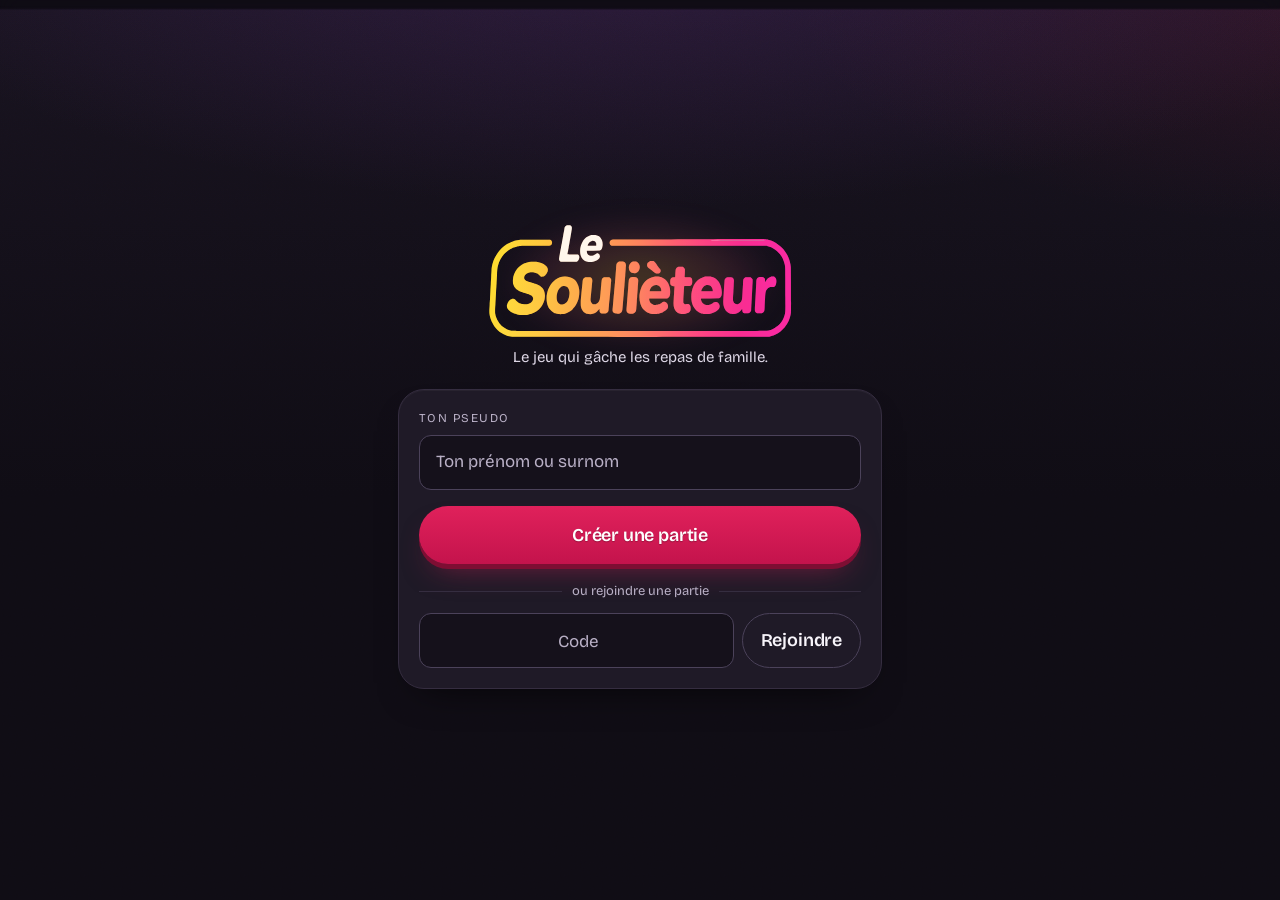
==== commit e0f33681: "Refonte : accueil simplifié, salon allégé, admin générique, code rangé Accueil - Un pseudo, « Créer " ====
--- a/index.html
+++ b/index.html
@@ -31,7 +31,8 @@
 <div class="scrim" aria-hidden="true"></div>
 <div id="toast" role="status" aria-live="polite"></div>
 <script src="js/core.js"></script>
-<script src="js/ui.js"></script>
+<script src="js/ecrans/commun.js"></script>
+<script src="js/jeux/phrases.js"></script>
 <script src="js/jeux/priorites.js"></script>
 <script src="js/jeux/barometre.js"></script>
 <script src="js/jeux/mr-white.js"></script>
@@ -41,6 +42,10 @@
 <script src="js/jeux/petit-bac.js"></script>
 <script src="js/resultats.js"></script>
 <script src="js/gestes.js"></script>
+<script src="js/ecrans/punitions.js"></script>
+<script src="js/ecrans/salon.js"></script>
+<script src="js/ecrans/accueil.js"></script>
+<script src="js/ecrans/admin.js"></script>
 <script src="js/actions.js"></script>
 </body>
 </html>
--- a/css/app.css
+++ b/css/app.css
@@ -68,6 +68,9 @@
    haut, avec du défilement en prime. */
 .home{--pad:calc(30px + 18px + env(safe-area-inset-top) + env(safe-area-inset-bottom));
   min-height:calc(100vh - var(--pad));min-height:calc(100dvh - var(--pad));
+  /* hauteur mesurée en JavaScript (hauteurAccueil) : sur iPhone, 100dvh laissait
+     un grand vide sous le bouton et rapetissait les vignettes */
+  min-height:var(--home-h,calc(100dvh - var(--pad)));
   display:flex;flex-direction:column;justify-content:flex-start;gap:clamp(8px,2vh,18px);position:relative}
 /* Admin réduit à son badge, posé à droite du logo : le logo monte tout en haut.
    Le logo garde 52 px de marge de chaque côté pour ne jamais passer dessous. */
@@ -156,21 +159,6 @@
 .seg-b:active{transform:scale(.95)}
 .seg.s2{grid-template-columns:1fr 1fr}
 .seg.s3{grid-template-columns:repeat(3,1fr)}
-/* accueil : chaque jeu est une vignette ; celle choisie s'allume, les autres s'effacent */
-/* La grille est carrée : sa largeur est la hauteur d'écran moins tout le reste
-   de l'accueil (marges, onglets, pseudo, bouton ≈ 266 px + logo),
-   pour que les quatre vignettes tiennent sans défiler. */
-.seg.games{grid-template-columns:repeat(3,minmax(0,1fr));gap:10px;padding:0;background:none;border:0;margin:0 auto;width:100%}
-/* Accueil : les vignettes débordent un peu des marges pour être plus grandes ;
-   fitGames() ne les réduit que si l'accueil ne tient plus sur l'écran. */
-.home .seg.games{width:calc(100% + 16px);max-width:calc(100vw - 12px);margin:0 -8px;gap:8px;justify-self:center;align-self:center}
-.seg.games .seg-b{padding:0;border-radius:18%;background:none;box-shadow:none;opacity:1;
-  transition:opacity var(--dur),transform var(--dur)}
-/* toutes les vignettes restent pleines (à 55 % elles semblaient désactivées) ;
-   la choisie est cerclée de doré */
-.seg.games .seg-b.on{transform:scale(1.03);box-shadow:0 0 0 3px var(--gold),0 12px 26px -10px rgba(255,194,61,.55)}
-.seg.games .seg-b:active{transform:scale(.95)}
-.seg.games img{display:block;width:100%;height:auto;border-radius:inherit;pointer-events:none}
 .seg.who{margin-bottom:18px}
 .seg.who .seg-b{display:flex;flex-direction:column;align-items:center;gap:1px;min-width:0;padding:9px 4px}
 .seg.who .seg-b span{max-width:100%;overflow:hidden;text-overflow:ellipsis;white-space:nowrap}
@@ -328,12 +316,10 @@
 /* Intertitres en casse normale : les capitales espacées étaient partout
    (cartes, sections, étiquettes) et ne hiérarchisaient plus rien. */
 .sec{font-size:18px;font-weight:700;letter-spacing:-.015em;color:var(--text);margin:28px 0 12px}
-/* deux joueurs par ligne, l'hôte en premier ; contour vert = prêt */
+/* deux joueurs par ligne, l'hôte en premier */
 .plist{list-style:none;padding:0;margin:0 0 16px;display:grid;grid-template-columns:1fr 1fr;gap:8px}
 .plist li{display:flex;align-items:center;gap:6px;min-width:0;min-height:48px;padding:6px 10px 6px 12px;
   border-radius:var(--r-md);background:var(--surface);border:1px solid var(--hairline);font-size:16px}
-/* Salon : seulement le nom ; prêt = contour et fond menthe */
-.plist li.is-ready{border-color:var(--mint);box-shadow:0 0 0 1px var(--mint) inset;background:linear-gradient(90deg,rgba(63,220,156,.12),var(--surface) 60%),var(--surface)}
 .plist .nm{flex:1}
 /* lu par les lecteurs d'écran, invisible à l'écran */
 .sr{position:absolute;width:1px;height:1px;overflow:hidden;clip:rect(0 0 0 0);white-space:nowrap}
@@ -354,13 +340,6 @@
 .gtitle .chg{margin-left:auto;font-size:13px;letter-spacing:.04em;color:var(--gold-soft);
   padding:6px 12px;border-radius:var(--r-pill);background:rgba(255,194,61,.10);border:1px solid rgba(255,194,61,.32)}
 .gtitle .chg:active{transform:scale(.95)}
-.seg.games.pick{width:100%;margin:14px 0 4px;gap:8px}
-.seg.games.pick .seg-b{opacity:1}
-.seg.games.pick .seg-b.on{box-shadow:0 0 0 3px var(--gold);transform:none}
-.seg.games.pick .seg-b{position:relative}
-.seg.games.pick .seg-b:disabled img{opacity:.5;filter:saturate(.35)}
-.seg.games.pick .max{position:absolute;left:50%;bottom:8%;transform:translateX(-50%);white-space:nowrap;
-  font-size:11px;letter-spacing:.04em;padding:3px 8px;border-radius:var(--r-pill);background:var(--bg-0);color:var(--text-dim);border:1px solid var(--hairline-2)}
 /* manches et punitions par joueur sur une seule ligne, cases alignées en bas */
 .step{display:grid;grid-template-columns:44px 1fr 44px;align-items:center;height:52px;padding:4px;
   background:var(--field);border:1.5px solid var(--hairline-2);border-radius:var(--r-sm)}
@@ -368,28 +347,8 @@
 .step button{height:100%;border-radius:9px;font-size:22px;color:var(--text);background:var(--surface-2)}
 .step button:active{transform:scale(.92)}
 .step button:disabled{opacity:.3}
-/* Punitions : une petite roue, la même qu'en fin de partie, à droite du
-   compteur. Grisée tant qu'elle est éteinte, elle fait un tour en s'allumant. */
-.punsw{position:relative;display:grid;place-items:center;width:56px;height:52px;margin-top:auto}
-.punsw .mini{width:44px;height:44px;border-radius:50%;border:3px solid var(--paper);position:relative;
-  box-shadow:0 0 0 1.5px rgba(0,0,0,.35),0 6px 14px -6px rgba(0,0,0,.8);
-  filter:grayscale(1) brightness(.6);opacity:.55;transition:filter .2s,opacity .2s}
-.punsw .mini::after{content:"";position:absolute;inset:32%;border-radius:50%;background:radial-gradient(circle at 40% 35%,var(--surface-2),var(--bg-0));
-  box-shadow:inset 0 0 0 1px rgba(255,255,255,.12)}
-.punsw::before{content:"";position:absolute;top:1px;left:50%;transform:translateX(-50%);z-index:1;
-  border-left:6px solid transparent;border-right:6px solid transparent;border-top:9px solid var(--paper);
-  filter:drop-shadow(0 2px 3px rgba(0,0,0,.6));opacity:.5;transition:opacity .2s}
-.punsw.on .mini{filter:none;opacity:1;animation:tourne .9s cubic-bezier(.12,.7,.1,1) both;--spin:360deg}
-.punsw.on::before{opacity:1}
-.punsw:active{transform:scale(.92)}
 .gamebox .gtitle{display:flex;align-items:center;gap:10px;margin:0 0 10px}
 .gamebox .gname{font-size:22px;margin:0}
-/* « i » des règles : petit rond, zone de toucher élargie à 44 px */
-.info{position:relative;flex:none;display:grid;place-items:center;width:26px;height:26px;border-radius:50%;
-  border:1.5px solid var(--hairline-2);color:var(--text-dim);font-size:14px;font-weight:600;line-height:1}
-.info::after{content:'';position:absolute;inset:-9px}
-.info.on{border-color:var(--gold);color:var(--gold)}
-.info:active{transform:scale(.9)}
 .gamebox .gdesc{font-size:15px;line-height:1.4;color:var(--text-dim);margin-top:12px}
 .gamebox .gtitle+.gdesc{margin-top:0}
 
@@ -575,6 +534,7 @@
 .catlist .del{flex:none;width:32px;height:32px;border-radius:50%;background:rgba(255,92,141,.16);
   color:var(--pop-soft);font-size:19px;line-height:1;display:grid;place-items:center}
 .catlist .del:active{background:var(--pop);color:var(--ink)}
+.catlist .mimeb{display:block;margin-top:4px;font-size:13px;color:var(--text-faint)}
 .catlist li.empty{justify-content:center;color:var(--text-faint);border-style:dashed}
 #cat-more{margin-top:12px}
 
@@ -817,22 +777,22 @@
 #app.fresh .dial .gn{animation:fade-in .35s 1.1s both}
 
 /* Mr White : la carte de l'éliminé se retourne sur son rôle */
-.flip{perspective:900px;width:min(210px,58vw);aspect-ratio:4/5;margin:12px auto 18px}
+.flip{perspective:900px;width:min(140px,38vw);aspect-ratio:4/5;margin:8px auto 14px}
 .flip .in{position:relative;width:100%;height:100%;transform-style:preserve-3d;transform:rotateY(180deg)}
 #app.fresh .flip .in{animation:flip 1.1s .7s cubic-bezier(.55,0,.2,1) both}
 @keyframes flip{from{transform:rotateY(0)}}
 .flip .face{position:absolute;inset:0;display:flex;flex-direction:column;align-items:center;justify-content:center;gap:8px;
-  padding:16px;border-radius:22px;text-align:center;backface-visibility:hidden;-webkit-backface-visibility:hidden}
+  padding:12px;border-radius:18px;text-align:center;backface-visibility:hidden;-webkit-backface-visibility:hidden}
 .flip .front{background:linear-gradient(170deg,var(--surface-2),var(--surface));border:1.5px solid var(--hairline-2)}
-.flip .front .fn{font-size:20px;font-weight:700}
+.flip .front .fn{font-size:17px;font-weight:700}
 .flip .back{transform:rotateY(180deg);color:var(--gold-ink);
   background:linear-gradient(168deg,var(--gold-paper-2),var(--gold));box-shadow:0 5px 0 var(--gold-deep),var(--shadow-card)}
 .flip .back.r-civil{color:var(--mint-ink);background:linear-gradient(168deg,#8DF2C8,var(--mint-2));box-shadow:0 5px 0 var(--mint-deep),var(--shadow-card)}
 .flip .back.r-undercover{color:#fff;background:linear-gradient(168deg,var(--pop),var(--pop-3));box-shadow:0 5px 0 var(--pop-deep),var(--shadow-card)}
 .flip .back.r-white{color:var(--ink);background:linear-gradient(168deg,#fff,#E7E0F0);box-shadow:0 5px 0 #8E83A0,var(--shadow-card)}
 .flip .back .eyebrow{color:inherit;opacity:.8}
-.flip .back strong{font-size:30px;font-weight:800;letter-spacing:-.035em;line-height:1}
-.flip .back img{width:70px;height:70px}
+.flip .back strong{font-size:24px;font-weight:800;letter-spacing:-.035em;line-height:1}
+.flip .back img{width:46px;height:46px}
 
 /* ===== Écrans d'attente ===== */
 /* Dos de carte à la marque : le logo sur la prune du fond, double filet doré et rose. */
@@ -870,25 +830,16 @@
 .holdhint .ic{width:16px;height:16px}
 .white-secret.hold.show .holdhint{opacity:0}
 
-/* ===== Accueil : le jeu choisi en une ligne ===== */
-.pitch{display:none;margin:12px 0 0;text-align:center;font-size:15px;line-height:1.35;color:var(--text-dim)}
-.pitch b{color:var(--text);font-weight:700}
-.pitch span{color:var(--text-faint)}
-/* seulement quand l'écran a la place : l'accueil doit tenir sans défiler */
-@media (min-height:700px){
-  .home .pitch{display:block}
-}
-
 /* ===== Couleur d'accent par jeu ===== */
 /* Le jeu en cours teinte la lueur du haut, l'anneau de sa vignette et les
    barres de progression ; les cartes gardent leurs couleurs de rôle. */
-body[data-game="phrases"]{--accent:#FFC23D}
-body[data-game="priorites"]{--accent:#FF9440}
-body[data-game="ondes"]{--accent:#4CC3F5}
-body[data-game="bac"]{--accent:#3FDC9C}
-body[data-game="white"]{--accent:#C4B2FF}
-body[data-game="mimes"]{--accent:#FF6B98}
-body[data-game="dico"]{--accent:#E0A458}
+[data-game="phrases"]{--accent:#FFC23D}
+[data-game="priorites"]{--accent:#FF9440}
+[data-game="ondes"]{--accent:#4CC3F5}
+[data-game="bac"]{--accent:#3FDC9C}
+[data-game="white"]{--accent:#C4B2FF}
+[data-game="mimes"]{--accent:#FF6B98}
+[data-game="dico"]{--accent:#E0A458}
 body[data-game]::before{background:
   radial-gradient(90% 46% at 50% -10%, color-mix(in srgb, var(--accent) 24%, transparent) 0%, transparent 72%),
   radial-gradient(60% 36% at 104% 0%, rgba(224,33,91,.10) 0%, rgba(224,33,91,0) 70%),
@@ -897,60 +848,7 @@
 body[data-game] .steps i.on{background:var(--accent)}
 body[data-game] .bar i{background:linear-gradient(90deg,var(--accent),var(--mint))}
 
-/* ===== Réglages du salon sur une seule ligne ===== */
-/* Manches, roue des punitions et temps côte à côte, libellé court au-dessus. */
-.setrow{display:grid;grid-template-columns:minmax(0,1fr) minmax(0,1.15fr);gap:8px;align-items:end;margin-top:16px}
-.setrow.pun{grid-template-columns:minmax(0,.9fr) 58px minmax(0,1.2fr)}
-.gamebox .setrow .field{display:flex;flex-direction:column;min-width:0;margin:0}
-/* libellés en casse normale : en capitales, « Punitions » débordait sur « Temps » */
-/* chaque libellé est centré sur son réglage : à gauche pour deux d'entre eux et
-   centré pour la roue, la ligne paraissait décalée */
-.gamebox .setrow .field>span{margin-bottom:7px;font-size:13px;letter-spacing:0;text-transform:none;color:var(--text-dim);text-align:center;
-  white-space:nowrap;overflow:hidden;text-overflow:ellipsis}
-.setrow .punf{align-items:center}
-.setrow .punf>span{overflow:visible}
-.setrow .step{grid-template-columns:30px minmax(0,1fr) 30px;height:48px;padding:3px}
-.setrow .step b{font-size:19px;min-width:0}
-.setrow .step button{font-size:19px;border-radius:8px}
-.setrow .tstep{grid-template-columns:28px minmax(0,1fr) 28px}
-.setrow .tstep b{font-size:15px;font-weight:600;overflow:hidden;text-overflow:ellipsis;white-space:nowrap}
-.setrow .tstep button{display:grid;place-items:center}
-.setrow .tstep .ic{width:18px;height:18px;stroke-width:2.6}
-@media (max-width:370px){.setrow .tstep b{font-size:14px}}
-/* très petits écrans (320 px) : le temps passe sous les manches et la roue */
-@media (max-width:340px){
-  .setrow{grid-template-columns:1fr}
-  .setrow.pun{grid-template-columns:minmax(0,1fr) 58px}
-  .setrow .field:last-child{grid-column:1/-1;margin-top:10px}
-}
-.setrow .punsw{width:52px;height:48px;margin:0}
-.setrow .punsw .mini{width:40px;height:40px}
 .gamebox .gdesc b{color:var(--text);font-weight:600}
-
-/* Accueil : le volet occupe la hauteur restante ; les vignettes se centrent
-   dans l'espace libre et « Créer la partie » se cale en bas, sous le pouce,
-   comme le bouton principal des autres écrans. */
-.home .pane{flex:1;display:flex;flex-direction:column}
-.home .pane[hidden]{display:none}
-.home #pane-create>.field{margin:auto 0;padding:10px 0}
-.home .pane>.btn{margin-top:auto}
-/* Les vignettes prennent toute la place libre entre le pseudo et la description,
-   sans jamais faire défiler. Le cadre (.gamesbox) reçoit cette place ; la grille
-   en déduit la plus grande vignette carrée qui tient en largeur et en hauteur.
-   Tout se calcule en CSS : rien à rater quand le clavier, la barre de Safari ou
-   la police changent la hauteur de l'écran (le calcul en JavaScript, lancé au
-   mauvais moment, laissait les vignettes trop petites avec du vide dessous). */
-@supports (container-type:size){
-  .home #pane-create>.field{flex:1;min-height:0;margin:0;display:flex;flex-direction:column}
-  .home .gamesbox{flex:1;min-height:calc(var(--rows) * 60px + (var(--rows) - 1) * 8px);margin:0 -8px;position:relative}
-  /* posé en absolu : sa taille est celle, définitive, que la mise en page a
-     donnée au cadre (un élément flexible mesuré directement vaut 0 en hauteur) */
-  .home .gamesfit{position:absolute;inset:0;container-type:size;display:grid;place-items:center}
-  .home .gamesfit .seg.games{--t:max(60px,min((100cqw - 16px) / 3,(100cqh - (var(--rows) - 1) * 8px) / var(--rows)));
-    width:calc(3 * var(--t) + 16px);max-width:none;margin:0}
-  /* trois lignes réservées : changer de jeu ne fait pas sauter les vignettes */
-  .home .pitch{min-height:4.05em}
-}
 
 /* ===== Le Dico : le livre et sa page ===== */
 .bookwrap{display:grid;place-items:center;min-height:50vh;perspective:1300px}
@@ -1033,8 +931,8 @@
 /* Baromètre inversé : − et + aux deux bouts du cadran */
 .wlabs.signs .wlab{min-width:52px;text-align:center;font-size:24px;font-weight:700;line-height:1}
 
-/* ===== Dilemme parfait ===== */
-body[data-game="dilemme"]{--accent:#FF7C64}
+/* ===== Dilemme ===== */
+[data-game="dilemme"]{--accent:#FF7C64}
 .dlm-a{font-weight:500}
 .dlm-b{font-weight:800}
 .dlm-card .qtext{line-height:1.3}
@@ -1069,3 +967,113 @@
 .dlm-who{display:grid;grid-template-columns:1fr 1fr;gap:10px;margin-top:10px}
 .dlm-who>div{display:flex;flex-wrap:wrap;align-content:flex-start;gap:5px;font-size:13px}
 .dlm-who small{flex-basis:100%;font-size:11px;letter-spacing:.1em;text-transform:uppercase;color:var(--text-faint)}
+/* Dilemme : cible secrète et repère de la cible sur la barre des résultats */
+.dlm-target{margin-top:14px;padding:14px 16px;border-radius:var(--r-md);border:1px solid rgba(255,124,100,.55);
+  background:linear-gradient(170deg,rgba(255,124,100,.16),var(--surface) 65%)}
+.dlm-target.compact{padding:11px 14px}
+.dlm-tnum{margin-top:4px;font-size:17px}
+.dlm-tnum b{font-size:28px;font-weight:800;letter-spacing:-.02em;color:#FF9C88}
+.dlm-target.compact .dlm-tnum b{font-size:22px}
+.dlm-cells{display:flex;gap:5px;margin-top:9px}
+.dlm-cells i{flex:1;height:12px;border-radius:4px;background:var(--pop)}
+.dlm-cells i.y{background:var(--mint)}
+.dlm-cells i.h{background:linear-gradient(90deg,var(--mint) 50%,var(--pop) 50%)}
+.dlm-goal{margin-top:6px;font-size:14px;color:var(--text-dim)}
+.dlm-goal b{color:var(--text)}
+.dlm-split{position:relative}
+.dlm-mark{position:absolute;top:-3px;bottom:-3px;width:4px;margin-left:-2px;border-radius:2px;background:#fff;
+  box-shadow:0 0 0 2px var(--bg-0)}
+
+/* ===== Refonte : accueil, salon, liste des jeux, admin ===== */
+/* Accueil : le logo (cinq appuis = admin), une phrase, puis un seul panneau :
+   pseudo, « Créer une partie », et un code pour rejoindre. */
+.home{justify-content:center;gap:14px}
+.home h1 .logo{display:block;width:100%;margin:0 auto;padding:0;background:none;border:0;cursor:default}
+.home h1 img,.home h1 .shift{width:min(100%,360px,34vh)}
+.tagline{text-align:center;font-size:15px;color:var(--text-dim);margin-top:-6px}
+.home .homebox{margin-top:6px;padding:20px;background:var(--surface);border:1px solid var(--hairline);
+  box-shadow:0 1px 0 rgba(255,255,255,.04) inset,0 18px 40px -24px rgba(0,0,0,.9)}
+.invite{text-align:center;margin:0 0 14px;color:var(--text-dim)}
+.invite b{color:var(--gold);letter-spacing:.18em;font-weight:700}
+.ou{display:flex;align-items:center;gap:10px;margin:18px 0 12px;font-size:13px;color:var(--text-faint)}
+.ou::before,.ou::after{content:"";flex:1;height:1px;background:var(--hairline)}
+.joinrow{display:grid;grid-template-columns:minmax(0,1fr) auto;gap:8px}
+#h-code{text-align:center;letter-spacing:.2em;text-indent:.2em;font-size:20px;padding:12px 8px}
+#h-code::placeholder{letter-spacing:normal;font-size:17px}
+.joinrow .btn{width:auto;margin:0;padding:12px 18px}
+
+/* Salon : le jeu (nom, joueurs, accroche, règle à la demande), puis ses réglages. */
+.gamebox .gtitle{align-items:flex-start}
+.gtitle .chg{flex:none;white-space:nowrap}
+@media (max-width:360px){.gamebox .gname{font-size:20px}.gtitle .chg{font-size:12px;padding:6px 10px}}
+.gtext{min-width:0}
+.gsub{font-size:13px;color:var(--text-faint);margin-top:4px}
+.gamebox .gdesc+.gdesc{margin-top:8px}
+.rulesbtn{display:inline-block;margin-top:6px;padding:6px 0;font-size:14px;color:var(--accent,var(--gold-soft));
+  text-decoration:underline;text-underline-offset:3px}
+body[data-game] .seg-b.on{background:var(--accent);color:var(--ink)}
+.gamebox .seg.variant{margin:14px 0 10px}
+.hint{font-size:13px;line-height:1.4;color:var(--text-faint);margin-top:8px}
+.pjcode{margin:0 0 12px;padding:12px;border-radius:var(--r-md);background:var(--field);border:1px dashed var(--hairline-2)}
+.pjcode .field{margin-bottom:10px}
+.pjcode .btn{width:100%}
+
+/* Changer de jeu : la liste par famille, chaque jeu avec sa vignette, le
+   nombre de joueurs et son accroche, cerclé de sa couleur quand il est choisi. */
+.gpick{display:grid;gap:8px;margin:12px 0 6px}
+.gcat{font-size:12px;letter-spacing:.12em;text-transform:uppercase;color:var(--text-faint);margin:10px 2px 0;font-weight:600}
+.gcat:first-child{margin-top:2px}
+.gitem{display:grid;grid-template-columns:56px minmax(0,1fr);gap:12px;align-items:center;width:100%;padding:8px;text-align:left;
+  border-radius:var(--r-md);background:var(--field);border:1.5px solid var(--hairline);transition:transform var(--dur),border-color var(--dur)}
+.gitem img{display:block;width:56px;height:56px;border-radius:14px}
+.gitem .gi{display:flex;flex-direction:column;gap:2px;min-width:0}
+.gitem b{font-size:16px;font-weight:700;letter-spacing:-.01em}
+.gitem small{font-size:12px;color:var(--accent);font-weight:600}
+.gitem .gi>span{font-size:13px;line-height:1.3;color:var(--text-dim)}
+.gitem.on{border-color:var(--accent);box-shadow:0 0 0 1px var(--accent) inset}
+.gitem:disabled{opacity:.45}
+.gitem:active:not(:disabled){transform:scale(.98)}
+
+/* Réglages : repliés derrière une ligne qui les résume. */
+.reglages{margin-top:14px;padding-top:4px;border-top:1px solid var(--hairline)}
+.regtog{display:flex;align-items:center;justify-content:space-between;gap:10px;width:100%;padding:10px 0;text-align:left}
+.regtog b{display:block;font-size:16px;font-weight:600}
+.regtog small{display:block;margin-top:2px;font-size:13px;color:var(--text-dim)}
+.regtog .chev{width:20px;height:20px;color:var(--text-faint);transition:transform var(--dur)}
+.reglages.open .chev{transform:rotate(90deg)}
+.regbody{display:grid;gap:16px;padding:6px 0 4px}
+.rrow{display:flex;align-items:center;justify-content:space-between;gap:12px}
+.rrow>span{font-size:15px;color:var(--text)}
+.rrow>span small{display:block;margin-top:2px;font-size:12px;color:var(--text-faint)}
+.rrow.col{flex-direction:column;align-items:stretch;gap:8px}
+.rrow .step{flex:none;width:148px;height:46px;grid-template-columns:40px minmax(0,1fr) 40px;padding:3px}
+.rrow .step b{font-size:19px}
+.seg.s4{grid-template-columns:repeat(4,minmax(0,1fr))}
+.tseg .seg-b{padding:10px 2px;font-size:14px}
+.gamebox .gdesc.resume{font-size:14px;margin-top:12px}
+
+/* Interrupteur Oui / Non */
+.switch{flex:none;display:inline-flex;align-items:center;gap:10px;min-height:44px;padding:4px 14px 4px 4px;
+  border-radius:var(--r-pill);background:var(--field);border:1.5px solid var(--hairline-2)}
+.switch .knob{position:relative;width:46px;height:28px;border-radius:var(--r-pill);background:var(--surface-2);transition:background var(--dur)}
+.switch .knob::after{content:"";position:absolute;top:3px;left:3px;width:22px;height:22px;border-radius:50%;
+  background:var(--text-faint);transition:transform var(--dur),background var(--dur)}
+.switch.on .knob{background:var(--accent,var(--mint))}
+.switch.on .knob::after{transform:translateX(18px);background:#fff}
+.switch b{min-width:2.2em;font-weight:600;text-align:left}
+.switch:active{transform:scale(.97)}
+
+/* Admin : onglet de chaque jeu à sa couleur ; cartes modifiables sur place. */
+.tabs.jeux .tab.on{background:var(--accent,var(--gold));color:var(--ink)}
+.adminform .field:last-of-type{margin-bottom:14px}
+.catlist .edit{flex:none;display:grid;place-items:center;width:32px;height:32px;border-radius:50%;background:var(--surface-2);color:var(--text-dim)}
+.catlist .edit .ic{width:15px;height:15px}
+.catlist .edit:active{transform:scale(.92)}
+.catlist .sous{display:block;margin-top:3px;font-size:13px;color:var(--text-faint)}
+.catlist li.editing{display:block}
+.efields .field{margin-bottom:10px}
+.eacts{display:flex;gap:8px}
+.eacts .btn{flex:1;margin:0}
+.pjset{margin-top:22px}
+.pjset .sec{margin-top:0}
+.pjset .hint{margin:6px 0 16px}
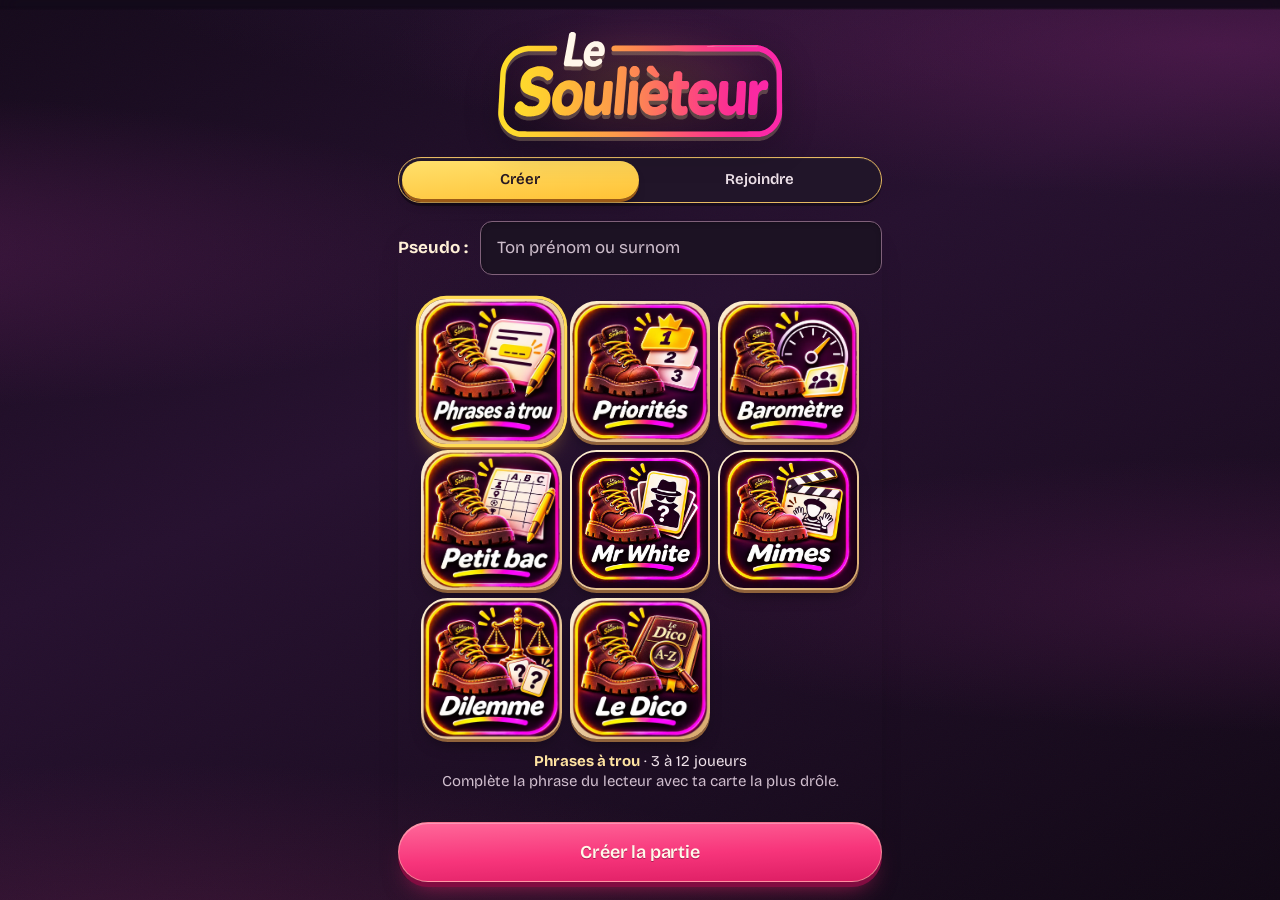
==== commit 08df50d0: "design: activate optional CSS-only Maquette 2 skin" ====
--- a/index.html
+++ b/index.html
@@ -25,6 +25,7 @@
 <link href="https://fonts.googleapis.com/css2?family=Bricolage+Grotesque:opsz,wght@12..96,400..800&display=swap" rel="stylesheet">
 <script src="./vendor/supabase.js"></script>
 <link rel="stylesheet" href="css/app.css">
+<link rel="stylesheet" href="css/maquette-2.css">
 </head>
 <body>
 <main id="app"></main>
--- a/css/app.css
+++ b/css/app.css
@@ -159,6 +159,21 @@
 .seg-b:active{transform:scale(.95)}
 .seg.s2{grid-template-columns:1fr 1fr}
 .seg.s3{grid-template-columns:repeat(3,1fr)}
+/* accueil : chaque jeu est une vignette ; celle choisie s'allume, les autres s'effacent */
+/* La grille est carrée : sa largeur est la hauteur d'écran moins tout le reste
+   de l'accueil (marges, onglets, pseudo, bouton ≈ 266 px + logo),
+   pour que les quatre vignettes tiennent sans défiler. */
+.seg.games{grid-template-columns:repeat(3,minmax(0,1fr));gap:10px;padding:0;background:none;border:0;margin:0 auto;width:100%}
+/* Accueil : les vignettes débordent un peu des marges pour être plus grandes ;
+   fitGames() ne les réduit que si l'accueil ne tient plus sur l'écran. */
+.home .seg.games{width:calc(100% + 16px);max-width:calc(100vw - 12px);margin:0 -8px;gap:8px;justify-self:center;align-self:center}
+.seg.games .seg-b{padding:0;border-radius:18%;background:none;box-shadow:none;opacity:1;
+  transition:opacity var(--dur),transform var(--dur)}
+/* toutes les vignettes restent pleines (à 55 % elles semblaient désactivées) ;
+   la choisie est cerclée de doré */
+.seg.games .seg-b.on{transform:scale(1.03);box-shadow:0 0 0 3px var(--gold),0 12px 26px -10px rgba(255,194,61,.55)}
+.seg.games .seg-b:active{transform:scale(.95)}
+.seg.games img{display:block;width:100%;height:auto;border-radius:inherit;pointer-events:none}
 .seg.who{margin-bottom:18px}
 .seg.who .seg-b{display:flex;flex-direction:column;align-items:center;gap:1px;min-width:0;padding:9px 4px}
 .seg.who .seg-b span{max-width:100%;overflow:hidden;text-overflow:ellipsis;white-space:nowrap}
@@ -301,6 +316,8 @@
 .top.lobbytop{display:grid;grid-template-columns:64px 1fr 64px;align-items:center;margin:2px 0 16px}
 .gamelogo{display:block;width:64px;height:64px;border-radius:18%}
 .lobbytop .xbtn{justify-self:end}
+.lobbytop.compact{grid-template-columns:48px minmax(0,1fr) 48px}
+.lobbytop.compact .gamelogo{width:48px;height:48px}
 .codeblock{min-width:0;text-align:center}
 .codeblock .eyebrow{font-size:11px}
 /* Partager l'invitation : sous le code, discret mais toujours à portée */
@@ -313,6 +330,10 @@
   font-size:clamp(20px,6vw,24px);color:var(--gold);
   background:linear-gradient(170deg,rgba(255,194,61,.14),rgba(255,194,61,.04)),var(--surface);
   border:1.5px solid rgba(255,194,61,.45);text-shadow:0 2px 12px rgba(255,194,61,.25)}
+/* Huit chiffres regroupés 4+4, sans déborder du salon sur un écran de 320 px. */
+.bigcode.long{gap:2px;white-space:nowrap}
+.bigcode.long .ch{flex:none;width:clamp(16px,5.4vw,33px);height:clamp(33px,9vw,45px);font-size:clamp(13px,4.4vw,20px);border-radius:8px}
+.bigcode.long .ch:nth-child(5){margin-left:5px}
 /* Intertitres en casse normale : les capitales espacées étaient partout
    (cartes, sections, étiquettes) et ne hiérarchisaient plus rien. */
 .sec{font-size:18px;font-weight:700;letter-spacing:-.015em;color:var(--text);margin:28px 0 12px}
@@ -830,6 +851,15 @@
 .holdhint .ic{width:16px;height:16px}
 .white-secret.hold.show .holdhint{opacity:0}
 
+/* ===== Accueil : le jeu choisi en une ligne ===== */
+.pitch{display:none;margin:12px 0 0;text-align:center;font-size:15px;line-height:1.35;color:var(--text-dim)}
+.pitch b{color:var(--text);font-weight:700}
+.pitch span{color:var(--text-faint)}
+/* seulement quand l'écran a la place : l'accueil doit tenir sans défiler */
+@media (min-height:700px){
+  .home .pitch{display:block}
+}
+
 /* ===== Couleur d'accent par jeu ===== */
 /* Le jeu en cours teinte la lueur du haut, l'anneau de sa vignette et les
    barres de progression ; les cartes gardent leurs couleurs de rôle. */
@@ -849,6 +879,31 @@
 body[data-game] .bar i{background:linear-gradient(90deg,var(--accent),var(--mint))}
 
 .gamebox .gdesc b{color:var(--text);font-weight:600}
+
+/* Accueil : le volet occupe la hauteur restante ; les vignettes se centrent
+   dans l'espace libre et « Créer la partie » se cale en bas, sous le pouce,
+   comme le bouton principal des autres écrans. */
+.home .pane{flex:1;display:flex;flex-direction:column}
+.home .pane[hidden]{display:none}
+.home #pane-create>.field{margin:auto 0;padding:10px 0}
+.home .pane>.btn{margin-top:auto}
+/* Les vignettes prennent toute la place libre entre le pseudo et la description,
+   sans jamais faire défiler. Le cadre (.gamesbox) reçoit cette place ; la grille
+   en déduit la plus grande vignette carrée qui tient en largeur et en hauteur.
+   Tout se calcule en CSS : rien à rater quand le clavier, la barre de Safari ou
+   la police changent la hauteur de l'écran (le calcul en JavaScript, lancé au
+   mauvais moment, laissait les vignettes trop petites avec du vide dessous). */
+@supports (container-type:size){
+  .home #pane-create>.field{flex:1;min-height:0;margin:0;display:flex;flex-direction:column}
+  .home .gamesbox{flex:1;min-height:calc(var(--rows) * 60px + (var(--rows) - 1) * 8px);margin:0 -8px;position:relative}
+  /* posé en absolu : sa taille est celle, définitive, que la mise en page a
+     donnée au cadre (un élément flexible mesuré directement vaut 0 en hauteur) */
+  .home .gamesfit{position:absolute;inset:0;container-type:size;display:grid;place-items:center}
+  .home .gamesfit .seg.games{--t:max(60px,min((100cqw - 16px) / 3,(100cqh - (var(--rows) - 1) * 8px) / var(--rows)));
+    width:calc(3 * var(--t) + 16px);max-width:none;margin:0}
+  /* trois lignes réservées : changer de jeu ne fait pas sauter les vignettes */
+  .home .pitch{min-height:4.05em}
+}
 
 /* ===== Le Dico : le livre et sa page ===== */
 .bookwrap{display:grid;place-items:center;min-height:50vh;perspective:1300px}
@@ -985,22 +1040,9 @@
   box-shadow:0 0 0 2px var(--bg-0)}
 
 /* ===== Refonte : accueil, salon, liste des jeux, admin ===== */
-/* Accueil : le logo (cinq appuis = admin), une phrase, puis un seul panneau :
-   pseudo, « Créer une partie », et un code pour rejoindre. */
-.home{justify-content:center;gap:14px}
+/* Accueil : le logo est un bouton (cinq appuis rapides ouvrent l'admin), sans
+   en avoir l'air. */
 .home h1 .logo{display:block;width:100%;margin:0 auto;padding:0;background:none;border:0;cursor:default}
-.home h1 img,.home h1 .shift{width:min(100%,360px,34vh)}
-.tagline{text-align:center;font-size:15px;color:var(--text-dim);margin-top:-6px}
-.home .homebox{margin-top:6px;padding:20px;background:var(--surface);border:1px solid var(--hairline);
-  box-shadow:0 1px 0 rgba(255,255,255,.04) inset,0 18px 40px -24px rgba(0,0,0,.9)}
-.invite{text-align:center;margin:0 0 14px;color:var(--text-dim)}
-.invite b{color:var(--gold);letter-spacing:.18em;font-weight:700}
-.ou{display:flex;align-items:center;gap:10px;margin:18px 0 12px;font-size:13px;color:var(--text-faint)}
-.ou::before,.ou::after{content:"";flex:1;height:1px;background:var(--hairline)}
-.joinrow{display:grid;grid-template-columns:minmax(0,1fr) auto;gap:8px}
-#h-code{text-align:center;letter-spacing:.2em;text-indent:.2em;font-size:20px;padding:12px 8px}
-#h-code::placeholder{letter-spacing:normal;font-size:17px}
-.joinrow .btn{width:auto;margin:0;padding:12px 18px}
 
 /* Salon : le jeu (nom, joueurs, accroche, règle à la demande), puis ses réglages. */
 .gamebox .gtitle{align-items:flex-start}
@@ -1012,7 +1054,8 @@
 .rulesbtn{display:inline-block;margin-top:6px;padding:6px 0;font-size:14px;color:var(--accent,var(--gold-soft));
   text-decoration:underline;text-underline-offset:3px}
 body[data-game] .seg-b.on{background:var(--accent);color:var(--ink)}
-.gamebox .seg.variant{margin:14px 0 10px}
+.gamebox .seg.variant{margin:0}
+.regbody .pjcode{margin:10px 0 0}
 .hint{font-size:13px;line-height:1.4;color:var(--text-faint);margin-top:8px}
 .pjcode{margin:0 0 12px;padding:12px;border-radius:var(--r-md);background:var(--field);border:1px dashed var(--hairline-2)}
 .pjcode .field{margin-bottom:10px}
--- a/css/maquette-2.css
+++ b/css/maquette-2.css
@@ -0,0 +1,198 @@
+/*
+ * LE SOULIETEUR — HABILLAGE « MAQUETTE 2 »
+ * Révision purement visuelle. Ne pas modifier le DOM, les grilles,
+ * les zones tactiles, les états, les animations métier ou les flux de jeu.
+ * Chargé après app.css ; suppression de cette feuille = retour au style précédent.
+ */
+:root{
+  --bg-0:#130B19;
+  --bg-1:#24112B;
+  --surface:#291B32;
+  --surface-2:#3A2842;
+  --field:#1C1224;
+  --hairline:#4A3454;
+  --hairline-2:#6D536F;
+  --ink:#281923;
+  --ink-soft:#65515F;
+  --paper:#FFF2D8;
+  --paper-2:#F5DFC0;
+  --paper-edge:#BE9C75;
+  --gold:#FFD139;
+  --gold-2:#FFB82D;
+  --gold-deep:#A36813;
+  --gold-soft:#FFE58B;
+  --gold-paper:#FFD45A;
+  --gold-paper-2:#FFEDAA;
+  --gold-ink:#2A1A10;
+  --gold-ink-soft:#6F4925;
+  --pop:#FF5C91;
+  --pop-2:#FA4280;
+  --pop-3:#DE2168;
+  --pop-deep:#850D43;
+  --mint:#5AD9AB;
+  --mint-2:#30C88D;
+  --text:#FFF7EB;
+  --text-dim:#EEE1E9;
+  --text-faint:#D0BECE;
+  --shadow-card:0 3px 0 rgba(37,21,29,.55),0 15px 30px -12px rgba(0,0,0,.63);
+  --m2-paper:
+    radial-gradient(circle at 9% 18%,rgba(160,110,52,.065) 0 1px,transparent 2px),
+    radial-gradient(circle at 84% 73%,rgba(135,90,65,.075) 0 1px,transparent 2px),
+    radial-gradient(ellipse at 18% 5%,rgba(255,255,255,.68),transparent 55%),
+    linear-gradient(156deg,#FFF6E0 0%,#FFEBCB 54%,#F4DCB6 100%);
+  --m2-yellow:
+    radial-gradient(ellipse at 14% 4%,rgba(255,255,255,.63),transparent 58%),
+    linear-gradient(163deg,#FFF0AC,#FFD66A 53%,#FFC64B 100%);
+}
+
+/* Fond type illustration : les calques restent fixes, légers et non interactifs. */
+body::before,body[data-game]::before{
+  background:
+    radial-gradient(ellipse 85% 22% at 95% 5%,rgba(107,32,98,.48) 0%,transparent 76%),
+    radial-gradient(ellipse 80% 24% at -18% 28%,rgba(122,38,111,.39) 0%,transparent 75%),
+    radial-gradient(ellipse 74% 20% at 102% 66%,rgba(99,30,91,.36) 0%,transparent 77%),
+    radial-gradient(ellipse 76% 27% at 12% 105%,rgba(119,36,87,.31) 0%,transparent 75%),
+    radial-gradient(ellipse 80% 62% at 52% -35%,rgba(68,31,83,.56) 0%,transparent 78%),
+    linear-gradient(156deg,#160B1C 0%,#26112F 42%,#120916 100%);
+}
+body::after{opacity:.19;mix-blend-mode:soft-light}
+
+/* Le logo reste le VRAI bouton d'administration caché du projet. */
+.home h1::before{background:radial-gradient(closest-side,rgba(255,195,64,.20),rgba(255,94,151,.10) 51%,transparent 76%)}
+.home h1 img{filter:drop-shadow(0 4px 0 rgba(255,227,165,.23)) drop-shadow(0 9px 16px rgba(0,0,0,.45))}
+.home h1 .shift{opacity:.12}
+
+/* Titres / typographie : contenu, taille générale et positions inchangés. */
+.sec,.panel h2,.gmeta b,.gamebox .gname,.bigstate{font-weight:800;letter-spacing:-.03em}
+.sec{color:#FFF1D4;text-shadow:0 2px 0 rgba(22,10,29,.8)}
+.role b,.waiting b{color:#FFF7E7}
+.eyebrow{color:#EBD2AC}
+
+/* Onglets existants, avec le même gabarit et le même comportement. */
+.tabs{background:#211529;border-color:#765170;box-shadow:inset 0 1px 0 rgba(255,233,205,.06),0 3px 0 rgba(11,6,15,.5)}
+.tab.on,.seg-b.on{background:linear-gradient(175deg,#FFE06C,#FFC235);color:#281923;box-shadow:0 3px 0 #9B5B17,0 8px 14px -9px #000}
+.home .tabs{border:1.5px solid #E7BA62}
+
+/* Champs et commandes : mêmes id et dimensions tactiles. */
+input,textarea{background:#1C1223;border-color:#80617A;color:#FFF6EA;box-shadow:inset 0 2px 5px rgba(0,0,0,.19)}
+input:focus,textarea:focus{background:#26182E;border-color:#FFCC54}
+input::placeholder,textarea::placeholder{color:#CDBDCB}
+label.inline>span{color:#FFF0D7;font-weight:700}
+#j-code{font-weight:700}
+
+/* Bouton rose/jaune à double relief : aucune modification de padding/hauteur. */
+.btn{border:1.5px solid rgba(255,214,183,.46);background:linear-gradient(178deg,#FF6899 0%,#F7357B 54%,#DC1D63 100%);
+  color:#FFF8E9;text-shadow:0 1px 0 rgba(89,0,37,.45);
+  box-shadow:0 5px 0 #820C41,0 15px 25px -12px rgba(241,44,121,.7),inset 0 1px 0 rgba(255,255,255,.3)}
+.btn.alt{background:linear-gradient(177deg,#FFE778,#FFD13E 55%,#F9B52D);border-color:#F9D68F;
+  box-shadow:0 5px 0 #976018,0 14px 24px -12px rgba(248,178,25,.6),inset 0 1px 0 rgba(255,255,255,.45)}
+.btn.ghost{background:#2D2036;color:#FFF0D8;border-color:#B38E80;box-shadow:inset 0 0 0 1px rgba(255,229,175,.07)}
+.btn.on{background:linear-gradient(177deg,#96F1C9,#3FCD95);border-color:#A5F4D3;box-shadow:0 5px 0 #146B4B}
+.btn:disabled:not(.pending){border-color:#6C566A;background:#392C41;color:#E0CFE0;box-shadow:inset 0 0 0 1px #755E77}
+.iconbtn,.xbtn{background:#302039;border-color:#876379;color:#FFF0DB;box-shadow:inset 0 1px 0 rgba(255,250,212,.09)}
+.link{color:#FFDC83}
+
+/* La grille actuelle reste à 3 colonnes, avec les mêmes huit jeux dans le même ordre. */
+.seg.games .seg-b{border-radius:19%;padding:2px;background:linear-gradient(140deg,#FFF2D6,#D7A76B);
+  box-shadow:0 3px 0 #8F623B,0 10px 18px -10px rgba(0,0,0,.7)}
+.seg.games img{border-radius:17.5%}
+.seg.games .seg-b.on{box-shadow:0 0 0 3px #FFDB56,0 5px 0 #A36520,0 14px 22px -11px rgba(255,196,52,.7)}
+.pitch b{color:#FFE4A2}
+
+/* Panneaux existants et listes de salon : papier chaud plutôt que cadres noirs. */
+.panel:not(.gamebox){border-color:#69475E;box-shadow:0 3px 0 rgba(15,7,20,.55),0 17px 32px -20px rgba(0,0,0,.6)}
+.panel.gamebox{background:var(--m2-paper);color:var(--ink);border:2px solid #CFA774;
+  border-radius:21px 19px 22px 18px;
+  box-shadow:0 5px 0 #9C6F52,0 18px 34px -16px rgba(0,0,0,.74),inset 0 1px 0 rgba(255,255,255,.65)}
+.gamebox .gname,.gamebox .gdesc b,.gamebox .regtog b,.gamebox .rrow>span{color:#2C1D22}
+.gamebox .gdesc,.gamebox .gdesc.resume,.gamebox .gsub,.gamebox .regtog small,.gamebox .rrow>span small{color:#65505A}
+.gamebox .reglages{border-top-color:#D2B08E}
+.gamebox .regtog .chev{color:#5F3E47}
+.gamebox .rulesbtn{color:#8F2356;font-weight:700}
+.gamebox .gtitle .chg{color:#40201C;background:linear-gradient(170deg,#FFE6A1,#FFCE57);border:1.5px solid #B88935;
+  box-shadow:0 2px 0 #B48B4B}
+.gamebox .rrow .step{background:#28192C;border-color:#79546F;color:#FFF1E2}
+.gamebox .rrow .step b,.gamebox .rrow .step button{color:#FFF1E2}
+.gamebox .rrow .step button{background:#48304A}
+.gamebox .seg{background:#24152D;border-color:#77546B}
+.gamebox .seg-b:not(.on){color:#FFF0E6}
+.gamebox .field>span{color:#684852}
+.gamebox .hint{color:#6B5461}
+.gamebox .switch{background:#34233C}
+.gamebox .switch b{color:#FFF2DE}
+.gamebox .pjcode{background:#321F35}
+.gamebox .pjcode .field>span{color:#F8E5D0}
+
+.plist li{background:var(--m2-paper);color:#2B1B26;border:1.5px solid #CBA782;
+  box-shadow:0 3px 0 rgba(151,103,65,.58),0 8px 16px -12px #000}
+.plist .kick{background:#E4C6AE;color:#67455F}
+.plist .tag{background:#E6C8AD;color:#4E2B37}
+.plist .tag.host{background:#FFCE65;color:#3C2517}
+.bigcode .ch{background:linear-gradient(170deg,#34213B,#23142B);border-color:#DAAA4C;color:#FFD651;
+  text-shadow:0 1px 8px rgba(255,220,101,.22);box-shadow:inset 0 2px 0 rgba(255,255,255,.06),0 2px 0 #5A3B33}
+.share{background:#3B223E;border-color:#BD845D;color:#FFE4AA}
+
+/* Le panneau « changer de jeu » utilise les vrais jeux et leurs textes. */
+.gitem{background:var(--m2-paper);border:1.5px solid #CFA876;color:#30202A;
+  box-shadow:0 2px 0 #AD835B}
+.gitem .gi>span{color:#5D4851}
+.gitem small{color:#A3315B}
+.gitem.on{border-color:#D73F83;box-shadow:0 0 0 2px rgba(226,38,114,.27),0 2px 0 #AD835B}
+.gcat{color:#FFE0AA}
+
+/* Cartes de jeu : la phrase reste jaune ; les réponses crème, le choix rose. */
+.qcard,.qchoice,.scard,.white-secret,.bacl{
+  background:var(--m2-yellow);border:1.5px solid rgba(141,89,42,.45);
+  box-shadow:0 4px 0 #A16A2D,0 15px 25px -13px rgba(0,0,0,.75),inset 0 1px 0 rgba(255,255,255,.55)}
+.qcard::after{box-shadow:inset 0 0 0 1px rgba(100,53,12,.14),inset 0 0 0 5px rgba(255,249,205,.09)}
+.qcard.win{box-shadow:0 0 0 3px var(--mint),0 4px 0 #A16A2D,0 16px 28px -12px rgba(0,0,0,.65)}
+.acard,.ladder .acard.sel,.bacslots .cat,.dlm-idea,.rep.them,.ddef{
+  background:var(--m2-paper);border:1px solid rgba(139,98,70,.34);
+  box-shadow:0 3px 0 #BE9C75,0 10px 18px -12px rgba(0,0,0,.73)}
+.acard.sel{background:linear-gradient(171deg,#FF75A2,#F02E76 60%,#D41C67);color:#FFF9EB;
+  border-color:#FFB6CA;box-shadow:0 3px 0 #8B1951,0 12px 24px -12px rgba(255,69,140,.6)}
+.scard.sel,.qchoice.on{box-shadow:0 0 0 3px var(--mint),0 3px 0 #A16A2D,0 12px 25px -12px rgba(0,0,0,.65)}
+.qchoice.off{background:#33273C;color:#E5D6E3}
+.ladder .slot,.bacslots .slot{border-color:#B98F9D;background:rgba(255,242,216,.05)}
+.num{border:1px solid #745477}
+
+/* Mr White : les mêmes cartes secrètes, choix et votes, habillés papier. */
+.white-list:not(.ballot) li,.white-list button,.white-list.ballot button{
+  background:var(--m2-paper);color:#2D1E28;border:1.5px solid #CCA57F;
+  box-shadow:0 3px 0 #AA7E55,0 8px 16px -14px #000}
+.white-list.ballot button:active:not(:disabled){background:#FFE5A0;border-color:#E4A746}
+.white-list .meta{color:#604655}
+.white-note{background:#38243C;border-color:#956D87;color:#FFF2E5}
+.white-result strong{color:#FFDC77}
+
+/* Petit Bac, Mimes, Dico, Dilemme : aucun changement de règles ni de disposition. */
+.bacslots .cat{border-radius:15px}
+.vote,.mime-rates li,.dlm-item{background:#31203A;border-color:#76516E}
+.mime-notes button,.dlm-yn button{background:#4B3150;border-color:#94718D}
+.mime-notes button.on{background:#FFD460;color:#2D1F25}
+.dlm-yn .yes.on{background:#57D9A5;color:#133C2C}
+.dlm-yn .no.on{background:#F64B86;color:#FFF5EA}
+.ddef .dnum{background:#3D263C;color:#FFF4DD}
+.punlist li,.rep.mine{background:#35233E;border-color:#83617B}
+
+/* Résultats : même podium/classement, finition papier. */
+.rank li{background:var(--m2-paper);color:#2B1C27;border-color:#CEAB86;
+  box-shadow:0 2px 0 #AE845D}
+.rank .pos{color:#604752}
+.rank b{color:#8D4B19}
+.rank li:first-child{background:var(--m2-yellow);border-color:#A5702A;
+  box-shadow:0 3px 0 #995E2A,0 11px 24px -15px #000}
+.rank li:first-child .pos{color:#684017}
+.bigwin{background:linear-gradient(100deg,#FFE58E 2%,#FFB938 47%,#FF6B9B 100%);-webkit-background-clip:text;background-clip:text;color:transparent;
+  filter:drop-shadow(0 2px 0 rgba(9,4,11,.25))}
+
+/* Les zones fixes gardent leur hauteur mesurée et leur ancrage d'origine. */
+.dock{background:linear-gradient(to top,#130A1A 44%,rgba(19,10,26,.93) 66%,rgba(19,10,26,0))}
+.scrim{background:linear-gradient(to bottom,#130A1A 62%,rgba(19,10,26,.85) 82%,rgba(19,10,26,0))}
+#toast{background:var(--m2-paper);border:1px solid #D5B18E;color:#2C1F2A}
+
+/* Accessibilité : respecter la configuration du système. */
+@media (prefers-reduced-motion:reduce){
+  .home h1::before{animation:none}
+  .home h1 .shift{animation:none}
+}
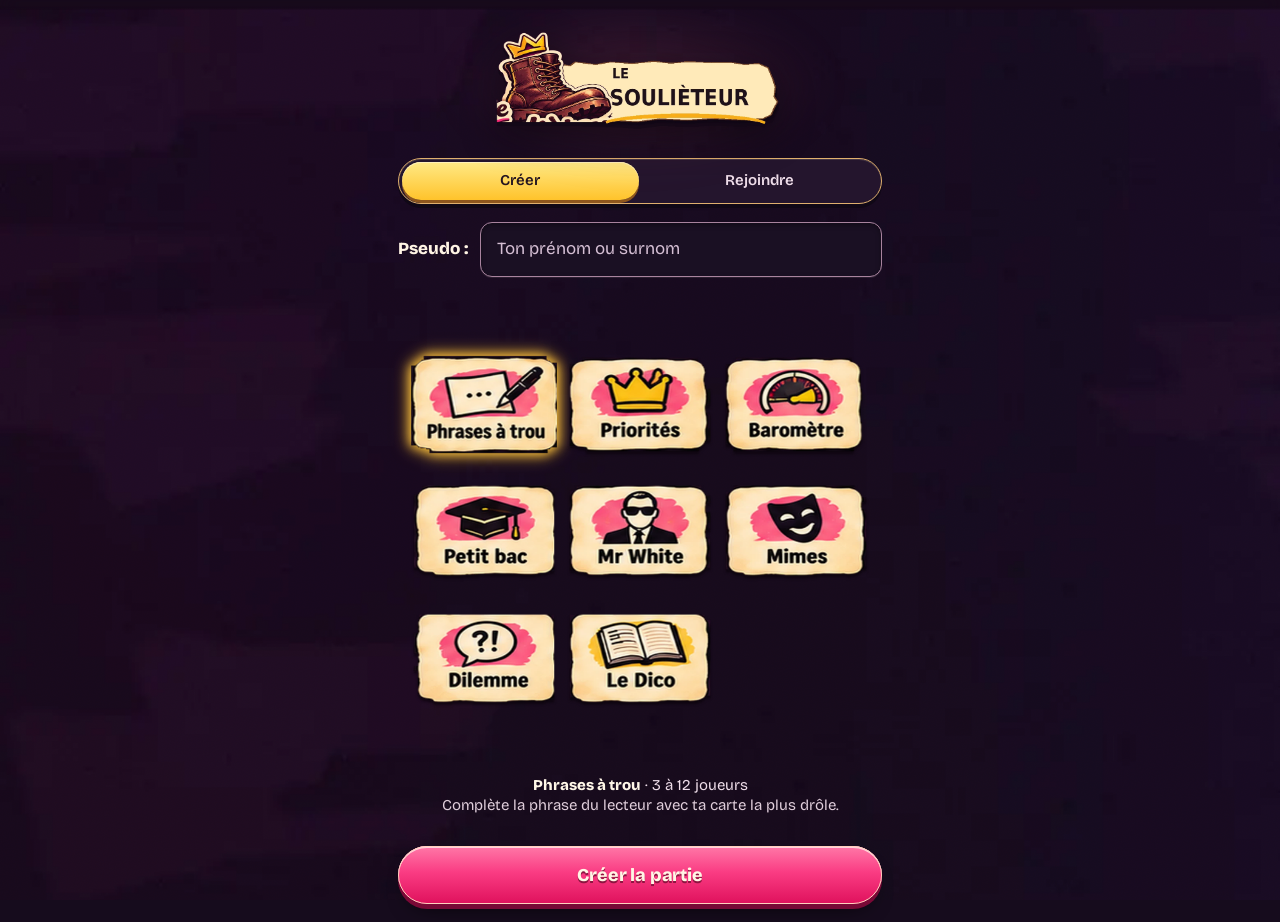
==== commit cf8096a1: "design: implement illustrated Maquette 2 skin with unchanged UI structure and game logic" ====
--- a/index.html
+++ b/index.html
@@ -25,7 +25,7 @@
 <link href="https://fonts.googleapis.com/css2?family=Bricolage+Grotesque:opsz,wght@12..96,400..800&display=swap" rel="stylesheet">
 <script src="./vendor/supabase.js"></script>
 <link rel="stylesheet" href="css/app.css">
-<link rel="stylesheet" href="css/maquette-2.css">
+<link rel="stylesheet" href="css/maquette2-studio.css">
 </head>
 <body>
 <main id="app"></main>
--- a/css/app.css
+++ b/css/app.css
@@ -371,6 +371,8 @@
 .gamebox .gtitle{display:flex;align-items:center;gap:10px;margin:0 0 10px}
 .gamebox .gname{font-size:22px;margin:0}
 .gamebox .gdesc{font-size:15px;line-height:1.4;color:var(--text-dim);margin-top:12px}
+.gamebox .grules{padding-left:20px;margin-bottom:6px}
+.gamebox .grules li+li{margin-top:6px}
 .gamebox .gtitle+.gdesc{margin-top:0}
 
 /* ===== Priorités ===== */
@@ -887,20 +889,23 @@
 .home .pane[hidden]{display:none}
 .home #pane-create>.field{margin:auto 0;padding:10px 0}
 .home .pane>.btn{margin-top:auto}
-/* Les vignettes prennent toute la place libre entre le pseudo et la description,
-   sans jamais faire défiler. Le cadre (.gamesbox) reçoit cette place ; la grille
-   en déduit la plus grande vignette carrée qui tient en largeur et en hauteur.
-   Tout se calcule en CSS : rien à rater quand le clavier, la barre de Safari ou
-   la police changent la hauteur de l'écran (le calcul en JavaScript, lancé au
-   mauvais moment, laissait les vignettes trop petites avec du vide dessous). */
-@supports (container-type:size){
+/* La hauteur disponible (100cqh / --home-h) change quand Safari masque sa
+   barre, quand le navigateur restaure la page ou quand le clavier apparaît.
+   Elle ne doit PAS redimensionner les vignettes. Leur côté dépend uniquement
+   de la largeur de l'app et de 100svh (petite hauteur stable du navigateur).
+   On réserve 440 px pour le logo, les onglets, le pseudo, la description, le
+   bouton et les marges, en tenant compte des encoches. Le cadre flexible
+   absorbe les changements de hauteur ; les huit images gardent la même taille. */
+@supports (height:100svh){
   .home #pane-create>.field{flex:1;min-height:0;margin:0;display:flex;flex-direction:column}
-  .home .gamesbox{flex:1;min-height:calc(var(--rows) * 60px + (var(--rows) - 1) * 8px);margin:0 -8px;position:relative}
-  /* posé en absolu : sa taille est celle, définitive, que la mise en page a
-     donnée au cadre (un élément flexible mesuré directement vaut 0 en hauteur) */
-  .home .gamesfit{position:absolute;inset:0;container-type:size;display:grid;place-items:center}
-  .home .gamesfit .seg.games{--t:max(60px,min((100cqw - 16px) / 3,(100cqh - (var(--rows) - 1) * 8px) / var(--rows)));
-    width:calc(3 * var(--t) + 16px);max-width:none;margin:0}
+  .home .gamesbox{
+    --tile:max(60px,min((min(100vw,520px) - 36px) / 3,
+      (100svh - 440px - env(safe-area-inset-top) - env(safe-area-inset-bottom) - (var(--rows) - 1) * 8px) / var(--rows)));
+    flex:1;min-height:calc(var(--rows) * var(--tile) + (var(--rows) - 1) * 8px);
+    margin:0 -8px;position:relative
+  }
+  .home .gamesfit{position:absolute;inset:0;display:grid;place-items:center}
+  .home .gamesfit .seg.games{width:calc(3 * var(--tile) + 16px);max-width:none;margin:0}
   /* trois lignes réservées : changer de jeu ne fait pas sauter les vignettes */
   .home .pitch{min-height:4.05em}
 }
--- a/css/maquette2-studio.css
+++ b/css/maquette2-studio.css
@@ -0,0 +1,214 @@
+/*
+ * LE SOULIÈTEUR — Direction artistique Maquette 2, édition studio
+ * STRICTEMENT PRÉSENTATION : aucun DOM, parcours, règle, action ou ordre de jeu.
+ * Cette feuille complète app.css sans redéfinir les coordonnées des commandes.
+ * Retirer sa balise <link> restitue le thème historique.
+ */
+:root {
+  --bg-0:#150b1b; --bg-1:#28112f;
+  --surface:#2b1932; --surface-2:#3c2442; --field:#1c1024;
+  --hairline:#6c486c; --hairline-2:#aa7f9b;
+  --ink:#25141f; --ink-soft:#71535b;
+  --paper:#fff0d3; --paper-2:#f6dab1; --paper-edge:#bd895d;
+  --gold:#ffd03b; --gold-2:#ffb72c; --gold-deep:#8f5215; --gold-soft:#ffe69a;
+  --gold-paper:#ffda66; --gold-paper-2:#ffedac;
+  --gold-ink:#261720; --gold-ink-soft:#604020;
+  --pop:#ff5390; --pop-2:#ff367d; --pop-3:#e11660; --pop-deep:#81103b;
+  --mint:#47d99e; --mint-2:#22bd80; --mint-deep:#096b47;
+  --text:#fff5e9; --text-dim:#eedde9; --text-faint:#d1bccc;
+  --r-sm:12px; --r-md:17px; --r-lg:22px;
+  --shadow-card:0 4px 0 #8c5d3a,0 17px 29px -12px rgba(0,0,0,.72);
+  --shadow-lift:0 7px 0 #855227,0 22px 36px -12px rgba(0,0,0,.8);
+  --m2-paper: url('../design-maquette2/parchment.webp') center/360px 360px repeat,
+      linear-gradient(150deg,#fff6e0,#f5d5a7);
+  --m2-paper-shadow: 0 4px 0 #895837,0 13px 22px -9px rgba(0,0,0,.72);
+  font-family:"Bricolage Grotesque",system-ui,-apple-system,sans-serif;
+}
+
+/* Atmosphère illustrée constante, même dans les étapes du jeu. */
+html {background-color:#160c1d}
+body::before, body[data-game]::before {
+  background:#170b1c url('../design-maquette2/plum-painted.webp') center top/cover fixed no-repeat !important;
+}
+body::after{opacity:.11;mix-blend-mode:soft-light}
+main{isolation:isolate}
+
+/* Logo retenu, sans ajouter d'élément ni changer la position de l'onglet. */
+.home h1 img {
+  content:url('../design-maquette2/logo-lockup.webp');
+  filter:drop-shadow(0 4px 0 #130817) drop-shadow(0 9px 18px rgba(0,0,0,.45));
+}
+.home h1 .shift{display:none}
+.home h1::before{background:radial-gradient(ellipse at center,rgba(236,99,128,.18),transparent 72%);filter:blur(19px)}
+
+/* Traitement éditorial : titres concis, non pas de nouveaux textes. */
+.sec,.panel h2,.gamebox .gname,.bigstate,.bigwin,.white-secret strong,.gmeta b {
+  font-family:"Bricolage Grotesque",system-ui,sans-serif;
+  font-weight:800;letter-spacing:-.035em;
+}
+.sec {
+  display:table;max-width:100%;width:max-content;
+  padding:4px 13px;
+  border-radius:7px 11px 8px 6px;
+  background:var(--m2-paper);color:var(--ink);
+  box-shadow:0 3px 0 #815431,0 10px 20px -12px #000;
+  text-shadow:none;
+}
+.eyebrow{color:#ffe2ac;font-weight:750}
+.role{color:#ffead8}
+.role b,.waiting b{color:#fff7e5}
+
+/* Sélecteurs et champs : mêmes tailles, même placement, rendu illustré. */
+.tabs{background:#24152d;border-color:#e0b06e;box-shadow:0 4px 0 #100816,inset 0 1px 0 rgba(255,237,202,.15)}
+.home .tabs{border-width:1.5px}
+.tab{font-weight:800}
+.tab.on,.seg-b.on:not(.games .seg-b){color:#251520;background:linear-gradient(#ffe985,#ffc32b);box-shadow:0 3px 0 #8f571d,inset 0 1px 0 #fff0b9}
+label.inline>span{color:#fff4e4;font-weight:800}
+label>span,.field>span{color:#e6c9dc;font-weight:750}
+input,textarea{
+  background:#1a1023;color:#fff4e6;border-color:#a8839e;
+  box-shadow:inset 0 2px 5px rgba(0,0,0,.35),0 1px 0 rgba(255,245,217,.09);
+}
+input::placeholder,textarea::placeholder{color:#d4bed3}
+input:focus,textarea:focus{background:#291832;border-color:#ffd450;box-shadow:0 0 0 2px rgba(255,212,80,.18)}
+.seg:not(.games){background:#27172e;border-color:#a8788c}
+.seg-b:not(.on){color:#f5e1ec}
+
+/* Huit vraies vignettes de papier de la référence, grille et surfaces inchangées. */
+.seg.games .seg-b{
+  background-position:center;background-repeat:no-repeat;background-size:100% 100%;
+  border-radius:13%;filter:drop-shadow(0 3px 1px rgba(10,3,10,.65));
+  transition:transform .12s ease,filter .12s ease,box-shadow .12s ease;
+}
+.seg.games .seg-b img{opacity:0}
+.seg.games .seg-b[data-v="phrases"]{background-image:url('../design-maquette2/phrases.webp')}
+.seg.games .seg-b[data-v="priorites"]{background-image:url('../design-maquette2/priorites.webp')}
+.seg.games .seg-b[data-v="ondes"]{background-image:url('../design-maquette2/ondes.webp')}
+.seg.games .seg-b[data-v="bac"]{background-image:url('../design-maquette2/bac.webp')}
+.seg.games .seg-b[data-v="white"]{background-image:url('../design-maquette2/white.webp')}
+.seg.games .seg-b[data-v="mimes"]{background-image:url('../design-maquette2/mimes.webp')}
+.seg.games .seg-b[data-v="dilemme"]{background-image:url('../design-maquette2/dilemme.webp')}
+.seg.games .seg-b[data-v="dico"]{background-image:url('../design-maquette2/dico.webp')}
+.seg.games .seg-b.on{transform:scale(1.035);box-shadow:0 0 0 3px #ffd130,0 5px 0 #a76521;filter:drop-shadow(0 4px 8px rgba(255,193,42,.3))}
+.seg.games .seg-b:active{transform:scale(.97)}
+/* Même ressource graphique sur les logos secondaires de ces jeux. */
+img[src$='games/phrases.webp']{content:url('../design-maquette2/phrases-card.webp')}
+img[src$='games/priorites.webp']{content:url('../design-maquette2/priorites-card.webp')}
+img[src$='games/ondes.webp']{content:url('../design-maquette2/ondes-card.webp')}
+img[src$='games/bac.webp']{content:url('../design-maquette2/bac-card.webp')}
+img[src$='games/white-home.jpg']{content:url('../design-maquette2/white-card.webp')}
+img[src$='games/mimes.jpg']{content:url('../design-maquette2/mimes-card.webp')}
+img[src$='games/dilemme.webp']{content:url('../design-maquette2/dilemme-card.webp')}
+img[src$='games/dico.webp']{content:url('../design-maquette2/dico-card.webp')}
+.gamelogo,.gchip{border-color:#e0ac6a;box-shadow:0 3px 0 #371c27,0 8px 16px -9px #000}
+.pitch b{font-weight:800;color:#fff7e8}
+.pitch span{color:#dfcdda}
+
+/* Boutons : rose de fête, jaune pour les alternatives, sombre en contour.
+   Définition box-safe : border supprimé ou conservé sans effet de placement. */
+.btn{background:linear-gradient(180deg,#ff79a8 0%,#fa3c83 45%,#df115c 100%);
+  color:#fff6e5;font-weight:800;text-shadow:0 2px 0 #8c1540;
+  box-shadow:inset 0 2px 0 #ffd1dd,0 5px 0 #790936,0 13px 22px -13px #000;
+  outline:1.5px solid #ffd0bd;outline-offset:-1.5px}
+.btn.alt{background:linear-gradient(180deg,#ffe88c,#ffcb36 55%,#fba92a);color:#281820;
+  text-shadow:none;box-shadow:inset 0 2px 0 #fff4bb,0 5px 0 #a56820,0 14px 23px -13px #000;
+  outline-color:#ffe4a0}
+.btn.ghost{background:rgba(38,20,46,.92);border-color:#c69b9f;color:#fff1e4;
+  box-shadow:0 2px 0 #130a19;outline:none}
+.btn.on{background:linear-gradient(#98f2c8,#29bd80);color:#1b352b;text-shadow:none;box-shadow:0 4px 0 #0a714e}
+.btn:disabled:not(.pending){background:#3b2a43;outline-color:#766477;color:#dfccd9;box-shadow:inset 0 0 0 1px #766477;text-shadow:none}
+.btn:focus-visible{outline:3px solid #ffdf5d;outline-offset:2px}
+.iconbtn,.xbtn{background:#332039;color:#ffebd7;border-color:#9f778a;box-shadow:0 2px 0 #15091b}
+.link,.gamebox .rulesbtn{color:#ffd780;font-weight:750}
+
+/* Le salon conserve ses deux zones (jeu/réglages puis joueurs). */
+.panel:not(.gamebox){background:#2a1832;border-color:#63415c;box-shadow:0 4px 0 rgba(0,0,0,.24),0 16px 32px -18px #000}
+.panel.gamebox{
+  background:var(--m2-paper);color:#261720;
+  border-color:#d1a574;border-radius:15px 19px 15px 17px;
+  box-shadow:var(--m2-paper-shadow),inset 0 0 0 1px rgba(255,250,234,.75);
+}
+.gamebox .gname,.gamebox .gdesc b,.gamebox .regtog b,.gamebox .rrow>span,.gamebox .rrow small{color:#28171e}
+.gamebox .gdesc,.gamebox .gdesc.resume,.gamebox .gsub,.gamebox .regtog small{color:#70515a}
+.gamebox .rulesbtn{color:#a72853;text-decoration:underline;text-underline-offset:3px}
+.gamebox .gtitle .chg{background:linear-gradient(#ffe7a3,#ffc640);border-color:#b3863e;color:#2c1a1c;font-weight:800;box-shadow:0 2px 0 #92602b}
+.gamebox .reglages{border-top-color:#d1a777}
+.gamebox .rrow{border-color:#d1a777}
+.gamebox .seg{background:#2d1c31;border-color:#ab7f8f}
+.gamebox .seg-b:not(.on){color:#fff1e1}
+.gamebox .step{background:#302034;border-color:#a47c8f;color:#fff4e5}
+.gamebox .step b,.gamebox .step button{color:#fff4e5}
+.gamebox .step button{background:#513550}
+.gamebox .hint{color:#654d5a}
+.gamebox .pjcode{background:#341f3b}
+.gamebox .pjcode .field>span,.gamebox .pjcode .hint{color:#f6e3e8}
+.gamebox .field>span{color:#5e3d4b}
+.plist li,.gitem{
+  background:var(--m2-paper);border-color:#d0a26e;color:#28171e;
+  box-shadow:0 3px 0 #93633d,0 9px 17px -12px #000;
+  border-radius:11px 14px 11px 13px;
+}
+.plist .nm,.gitem b{color:#28171e;font-weight:800}
+.plist .tag,.plist .tag.host{background:#e9c5a6;color:#6a344c}
+.plist .tag.host{background:#ffca43;color:#3a231b}
+.plist .kick{background:#e6c1b0;color:#5e344d}
+.gitem .gi>span{color:#5c3d4b}
+.gitem small{color:#a02e5e}
+.gitem.on{border-color:#ffb52c;box-shadow:0 0 0 2px #ffb52c,0 4px 0 #976642}
+.bigcode .ch{background:#29152e;border-color:#f6c565;color:#ffe4a1;text-shadow:0 2px 0 #13091a;box-shadow:inset 0 1px 0 #684366,0 3px 0 #775037}
+.share{background:#38213d;border-color:#e3b66e;color:#ffdb91}
+
+/* Phrases à trou, Priorités, Petit Bac : la pièce maîtresse est du papier. */
+.qcard,.qchoice,.scard,.white-secret,.bacl{
+ background:linear-gradient(166deg,#ffeca4 0%,#ffdb65 52%,#ffc748 100%);
+ border-color:#ce872b;border-radius:12px 17px 12px 15px;
+ box-shadow:0 5px 0 #9b5d24,0 14px 26px -13px rgba(0,0,0,.82),inset 0 1px 0 rgba(255,252,220,.6);
+}
+.qcard::after{box-shadow:inset 0 0 0 2px rgba(102,56,26,.09)}
+.qcard .qtag{font-weight:850;letter-spacing:.16em}
+.qcard .qtext{font-weight:750;color:#25171c}
+.acard,.bacslots .cat,.dlm-idea,.rep.them,.ddef,.white-list:not(.ballot) li,.white-list button,.white-list.ballot button{
+ background:var(--m2-paper);color:#29171f;
+ border-color:#cfaa7f;border-radius:10px 15px 11px 14px;
+ box-shadow:0 3px 0 #a67a56,0 10px 20px -14px rgba(0,0,0,.85);
+}
+.acard.sel{background:linear-gradient(#ff70a5,#ed2875);color:#fff8e9;border-color:#ffd6d8;box-shadow:0 4px 0 #8a234f}
+.ladder .slot,.bacslots .slot{border-color:#a67b91;background:rgba(255,240,211,.05)}
+.qchoice.on,.scard.sel{box-shadow:0 0 0 3px #4ddd9f,0 5px 0 #96602d}
+.qchoice.off{background:#3a2942;color:#e3cfdd}
+.white-list .meta{color:#71505a}
+.white-note{background:#362040;border-color:#b188a3;color:#fbe7e7}
+.white-secret{color:#291820}
+.white-secret .secret{color:#281820}
+.flip .front{background:var(--m2-paper);color:#281820;border-color:#d0a97c}
+.flip .back{box-shadow:0 5px 0 #996238,0 12px 22px -11px #000}
+.vote,.mime-rates li,.dlm-item{background:#37223e;border-color:#9f6b91;box-shadow:0 3px 0 #1d0b22}
+.vote.on,.mime-notes button.on{border-color:#ffcc54;background:#ffe19a;color:#281820}
+.mime-notes button,.dlm-yn button{background:#4f3154;border-color:#b0809f;color:#fff5eb}
+.dlm-yn .yes.on{background:#4fd89a;color:#22392e}
+.dlm-yn .no.on{background:#f34f87;color:#fff8e8}
+.ddef .dnum{background:#322037;color:#fff5d7}
+.wlab{background:var(--m2-paper);color:#291820;border:1px solid #c89d73;box-shadow:0 3px 0 #865332}
+.dial .face{fill:#fff0d3}.dial .rim{stroke:#ba8959}
+.punlist li,.rep.mine{background:#372441;border-color:#876385}
+.bactab li{background:#2e1c38;border-color:#805c80}
+
+/* Résultats / actions finales. */
+.rank li{background:var(--m2-paper);color:#281a20;border-color:#d1a475;box-shadow:0 3px 0 #996b47}
+.rank .pos{color:#6d4655}.rank b{color:#9b531b}
+.rank li:first-child{background:linear-gradient(#ffebb1,#ffd265);border-color:#a97630;box-shadow:0 4px 0 #8d592a,0 13px 24px -13px #000}
+.rank li:first-child .pos{color:#714313}
+.bigwin{color:#ffdf69;text-shadow:0 3px 0 #521c30,0 8px 18px #09030c}
+.pod .stepb{background:linear-gradient(#ffd970,#ffa82c);box-shadow:0 5px 0 #8d4a26}
+.cardback{background:url('../design-maquette2/logo-lockup.webp') center/85% auto no-repeat,#2d1938}
+.cardback::after{box-shadow:inset 0 0 0 2px #e7c177,inset 0 0 0 6px #2b1a38,inset 0 0 0 8px #ed6495}
+#toast{background:var(--m2-paper);color:#281820;border:1px solid #b88761}
+.dock{background:linear-gradient(to top,#170a1b 35%,rgba(23,10,27,.96) 58%,transparent)}
+.scrim{background:linear-gradient(to bottom,#170a1b 50%,rgba(23,10,27,.91) 80%,transparent)}
+/* Respect des usages / préférences accessibilité. */
+@media (prefers-reduced-motion:reduce){.home h1,.home h1::before{animation:none}}
+@media(max-width:350px){.sec{padding-inline:10px}.home .seg.games{gap:6px}}
+/* Sur l'accueil, ne jamais poser un grand panneau opaque sur la grille. */
+.home .panel{background:none;border:0;box-shadow:none}
+/* La sélection épouse la vignette au lieu de dessiner un carré parasite. */
+.home .seg.games .seg-b.on{box-shadow:none;filter:drop-shadow(0 0 5px #ffc544) drop-shadow(0 0 7px rgba(255,193,43,.82))}
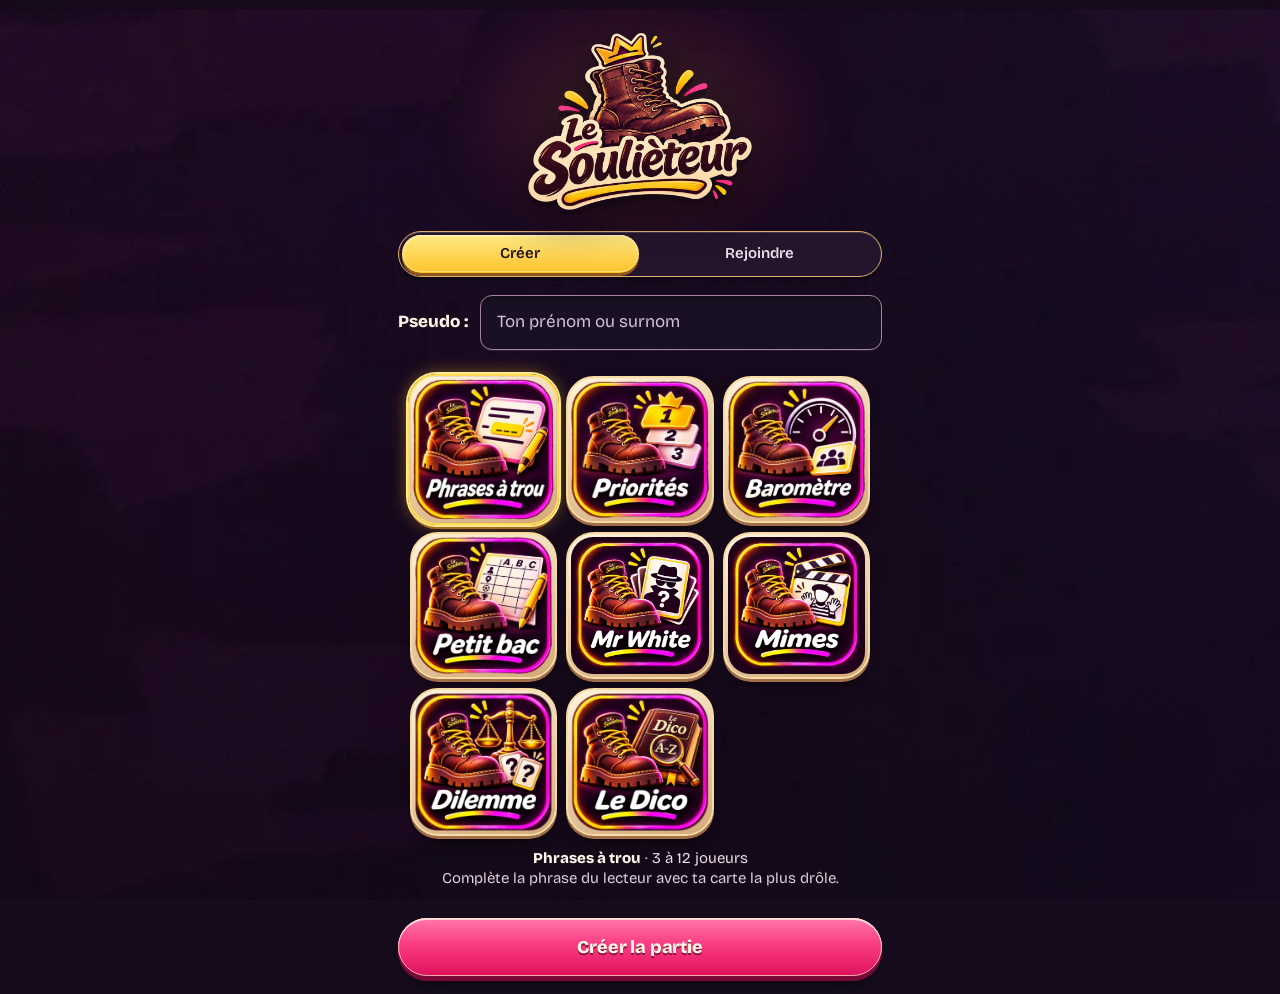
==== commit d6070c58: "design: apply maquette 2 with exact official logo and unchanged game illustrations" ====
--- a/index.html
+++ b/index.html
@@ -24,6 +24,7 @@
 <link rel="preconnect" href="https://fonts.gstatic.com" crossorigin>
 <link href="https://fonts.googleapis.com/css2?family=Bricolage+Grotesque:opsz,wght@12..96,400..800&display=swap" rel="stylesheet">
 <script src="./vendor/supabase.js"></script>
+<link href="https://fonts.googleapis.com/css2?family=Lilita+One&display=swap" rel="stylesheet">
 <link rel="stylesheet" href="css/app.css">
 <link rel="stylesheet" href="css/maquette2-studio.css">
 </head>
--- a/css/maquette2-studio.css
+++ b/css/maquette2-studio.css
@@ -19,7 +19,7 @@
   --r-sm:12px; --r-md:17px; --r-lg:22px;
   --shadow-card:0 4px 0 #8c5d3a,0 17px 29px -12px rgba(0,0,0,.72);
   --shadow-lift:0 7px 0 #855227,0 22px 36px -12px rgba(0,0,0,.8);
-  --m2-paper: url('../design-maquette2/parchment.webp') center/360px 360px repeat,
+  --m2-paper: url('../design-studio/parchment.webp') center/360px 360px repeat,
       linear-gradient(150deg,#fff6e0,#f5d5a7);
   --m2-paper-shadow: 0 4px 0 #895837,0 13px 22px -9px rgba(0,0,0,.72);
   font-family:"Bricolage Grotesque",system-ui,-apple-system,sans-serif;
@@ -28,18 +28,18 @@
 /* Atmosphère illustrée constante, même dans les étapes du jeu. */
 html {background-color:#160c1d}
 body::before, body[data-game]::before {
-  background:#170b1c url('../design-maquette2/plum-painted.webp') center top/cover fixed no-repeat !important;
+  background:#170b1c url('../design-studio/plum-painted.webp') center top/cover fixed no-repeat !important;
 }
 body::after{opacity:.11;mix-blend-mode:soft-light}
 main{isolation:isolate}
 
-/* Logo retenu, sans ajouter d'élément ni changer la position de l'onglet. */
-.home h1 img {
-  content:url('../design-maquette2/logo-lockup.webp');
-  filter:drop-shadow(0 4px 0 #130817) drop-shadow(0 9px 18px rgba(0,0,0,.45));
-}
+/* Exact logo uploaded by the user; transparent background, no redraw. */
+.home h1 img {display:block;width:min(100% - 88px,230px,26vh);max-width:230px;
+  height:auto;aspect-ratio:auto;margin-inline:auto;
+  filter:drop-shadow(0 6px 0 rgba(15,5,16,.36)) drop-shadow(0 10px 22px rgba(0,0,0,.55))}
+.home h1{animation:none}
 .home h1 .shift{display:none}
-.home h1::before{background:radial-gradient(ellipse at center,rgba(236,99,128,.18),transparent 72%);filter:blur(19px)}
+.home h1::before{background:radial-gradient(ellipse,rgba(255,195,58,.16),rgba(229,42,102,.09) 52%,transparent 72%);filter:blur(19px)}
 
 /* Traitement éditorial : titres concis, non pas de nouveaux textes. */
 .sec,.panel h2,.gamebox .gname,.bigstate,.bigwin,.white-secret strong,.gmeta b {
@@ -74,33 +74,17 @@
 .seg:not(.games){background:#27172e;border-color:#a8788c}
 .seg-b:not(.on){color:#f5e1ec}
 
-/* Huit vraies vignettes de papier de la référence, grille et surfaces inchangées. */
-.seg.games .seg-b{
-  background-position:center;background-repeat:no-repeat;background-size:100% 100%;
-  border-radius:13%;filter:drop-shadow(0 3px 1px rgba(10,3,10,.65));
-  transition:transform .12s ease,filter .12s ease,box-shadow .12s ease;
-}
-.seg.games .seg-b img{opacity:0}
-.seg.games .seg-b[data-v="phrases"]{background-image:url('../design-maquette2/phrases.webp')}
-.seg.games .seg-b[data-v="priorites"]{background-image:url('../design-maquette2/priorites.webp')}
-.seg.games .seg-b[data-v="ondes"]{background-image:url('../design-maquette2/ondes.webp')}
-.seg.games .seg-b[data-v="bac"]{background-image:url('../design-maquette2/bac.webp')}
-.seg.games .seg-b[data-v="white"]{background-image:url('../design-maquette2/white.webp')}
-.seg.games .seg-b[data-v="mimes"]{background-image:url('../design-maquette2/mimes.webp')}
-.seg.games .seg-b[data-v="dilemme"]{background-image:url('../design-maquette2/dilemme.webp')}
-.seg.games .seg-b[data-v="dico"]{background-image:url('../design-maquette2/dico.webp')}
-.seg.games .seg-b.on{transform:scale(1.035);box-shadow:0 0 0 3px #ffd130,0 5px 0 #a76521;filter:drop-shadow(0 4px 8px rgba(255,193,42,.3))}
+/* Images originales des huit jeux : aucun content:url, aucun masque, aucune substitution.
+   Le cadre apporte du papier et du relief mais laisse chaque pixel de l'illustration visible. */
+.seg.games .seg-b{background:linear-gradient(160deg,#fff4dd,#d4a978);border:2px solid #f7dba5;
+  border-radius:19%;padding:3px;box-shadow:0 3px 0 #a26e49,0 9px 17px -9px #000;
+  transition:transform .15s ease,box-shadow .15s ease}
+.seg.games .seg-b img{display:block;opacity:1;visibility:visible;filter:none;content:normal!important;
+  width:100%;height:auto;aspect-ratio:1;border-radius:16%;object-fit:contain;pointer-events:none}
+.seg.games .seg-b.on{transform:scale(1.027);border-color:#ffdc54;
+  box-shadow:0 0 0 2px #ffe88e,0 4px 0 #a66b23,0 0 17px rgba(255,195,47,.46)}
 .seg.games .seg-b:active{transform:scale(.97)}
-/* Même ressource graphique sur les logos secondaires de ces jeux. */
-img[src$='games/phrases.webp']{content:url('../design-maquette2/phrases-card.webp')}
-img[src$='games/priorites.webp']{content:url('../design-maquette2/priorites-card.webp')}
-img[src$='games/ondes.webp']{content:url('../design-maquette2/ondes-card.webp')}
-img[src$='games/bac.webp']{content:url('../design-maquette2/bac-card.webp')}
-img[src$='games/white-home.jpg']{content:url('../design-maquette2/white-card.webp')}
-img[src$='games/mimes.jpg']{content:url('../design-maquette2/mimes-card.webp')}
-img[src$='games/dilemme.webp']{content:url('../design-maquette2/dilemme-card.webp')}
-img[src$='games/dico.webp']{content:url('../design-maquette2/dico-card.webp')}
-.gamelogo,.gchip{border-color:#e0ac6a;box-shadow:0 3px 0 #371c27,0 8px 16px -9px #000}
+.gamelogo,.gchip{border-color:#e3b778;box-shadow:0 3px 0 #371c27,0 8px 16px -9px #000}
 .pitch b{font-weight:800;color:#fff7e8}
 .pitch span{color:#dfcdda}
 
@@ -200,7 +184,7 @@
 .rank li:first-child .pos{color:#714313}
 .bigwin{color:#ffdf69;text-shadow:0 3px 0 #521c30,0 8px 18px #09030c}
 .pod .stepb{background:linear-gradient(#ffd970,#ffa82c);box-shadow:0 5px 0 #8d4a26}
-.cardback{background:url('../design-maquette2/logo-lockup.webp') center/85% auto no-repeat,#2d1938}
+.cardback{background:linear-gradient(155deg,#352040,#211029)}
 .cardback::after{box-shadow:inset 0 0 0 2px #e7c177,inset 0 0 0 6px #2b1a38,inset 0 0 0 8px #ed6495}
 #toast{background:var(--m2-paper);color:#281820;border:1px solid #b88761}
 .dock{background:linear-gradient(to top,#170a1b 35%,rgba(23,10,27,.96) 58%,transparent)}
@@ -208,7 +192,44 @@
 /* Respect des usages / préférences accessibilité. */
 @media (prefers-reduced-motion:reduce){.home h1,.home h1::before{animation:none}}
 @media(max-width:350px){.sec{padding-inline:10px}.home .seg.games{gap:6px}}
-/* Sur l'accueil, ne jamais poser un grand panneau opaque sur la grille. */
-.home .panel{background:none;border:0;box-shadow:none}
-/* La sélection épouse la vignette au lieu de dessiner un carré parasite. */
-.home .seg.games .seg-b.on{box-shadow:none;filter:drop-shadow(0 0 5px #ffc544) drop-shadow(0 0 7px rgba(255,193,43,.82))}
+
+/* ===== Finition studio V4 — identité unique, pas d'invention fonctionnelle ===== */
+:root{--studio-font:'Lilita One','Bricolage Grotesque',system-ui,sans-serif;
+  --studio-paper: url('../design-studio/parchment.webp') center/360px 360px repeat,linear-gradient(#fff5df,#f2dcba)}
+/* Une même famille de titres de jeu plutôt que le gras générique. */
+.sec,.gamebox .gname,.bigstate,.bigwin,.panel h2,.rank .pos{font-family:var(--studio-font);letter-spacing:.005em}
+.sec{font-size:clamp(16px,4.5vw,21px);font-weight:400;line-height:1.25;border-radius:5px 9px 6px 8px;
+  padding:5px 13px 6px;border:1px solid #d3a676;transform:rotate(-.5deg);width:max-content}
+.gamebox .gname{font-size:clamp(22px,5.5vw,27px);font-weight:400}
+/* Papier sur vraies cartes, sans modification des hitboxes ni de leur ordre. */
+.panel.gamebox,.plist li,.gitem,.rank li,.acard,.ddef,.dlm-idea,
+.white-list:not(.ballot) li,.white-list button,.white-list.ballot button{background:var(--studio-paper)}
+.panel.gamebox{border:2px solid #bf895c;box-shadow:0 5px 0 #875632,0 18px 32px -17px #000,inset 0 0 0 2px rgba(255,248,222,.7)}
+/* Fond général peint avec une seule texture, rendu stable sur tous les écrans. */
+body::before,body[data-game]::before{background-color:#1b0b21;background-image:
+  linear-gradient(180deg,rgba(39,9,38,.06),rgba(7,2,12,.24)),url('../design-studio/plum-painted.webp')!important;
+  background-position:center top!important;background-size:cover!important;background-attachment:fixed!important}
+body::after{opacity:.12}
+/* Actions : hiérarchie conservée rose / or / contour, pression en relief. */
+.btn{border:0;outline:1.5px solid rgba(255,235,201,.7);outline-offset:-1.5px;
+  border-radius:999px;letter-spacing:-.01em}
+.btn:active:not(:disabled){transform:translateY(3px)}
+.tab.on{outline:1px solid rgba(255,245,193,.45);outline-offset:-2px}
+/* Le panneau d’accueil d’origine est volontairement transparent : aucune
+   grande boîte opaque ne doit apparaître derrière les huit illustrations. */
+.home .panel,.home .panel:not(.gamebox){background:transparent;border:0;box-shadow:none}
+/* Une place visuelle claire pour la sélection des jeux, sans déplacer le groupe. */
+.home .seg.games{row-gap:9px;column-gap:9px}
+.home .seg.games .seg-b img{max-width:100%;min-width:0}
+/* Visibilité des saisies, des états sélectionnés et des votes. */
+input:focus-visible,textarea:focus-visible,.seg-b:focus-visible,.btn:focus-visible{outline:3px solid #ffe374;outline-offset:2px}
+.white-list.ballot button:focus-visible,.acard:focus-visible{outline:3px solid #ffe374;outline-offset:2px}
+/* Ne jamais perdre le contraste des légendes dans les réglages Private Joke. */
+.gamebox .pjcode .hint,.gamebox .pjcode label>span{color:#ffe9dd}
+/* Textes courts sur les étiquettes, les scores et les cartes. */
+.bigwin{font-family:var(--studio-font);font-weight:400;color:#ffdc66}
+.qcard .qtext{line-height:1.25}
+/* Le CSS originel pilote la disposition et les contrôles tactiles ; uniquement une
+   réduction du halo si le navigateur demande moins d'animations. */
+@media(prefers-reduced-motion:reduce){.home h1,.home h1::before{animation:none}}
+@media(max-width:350px){.home .seg.games{gap:6px}.sec{padding:4px 10px}}
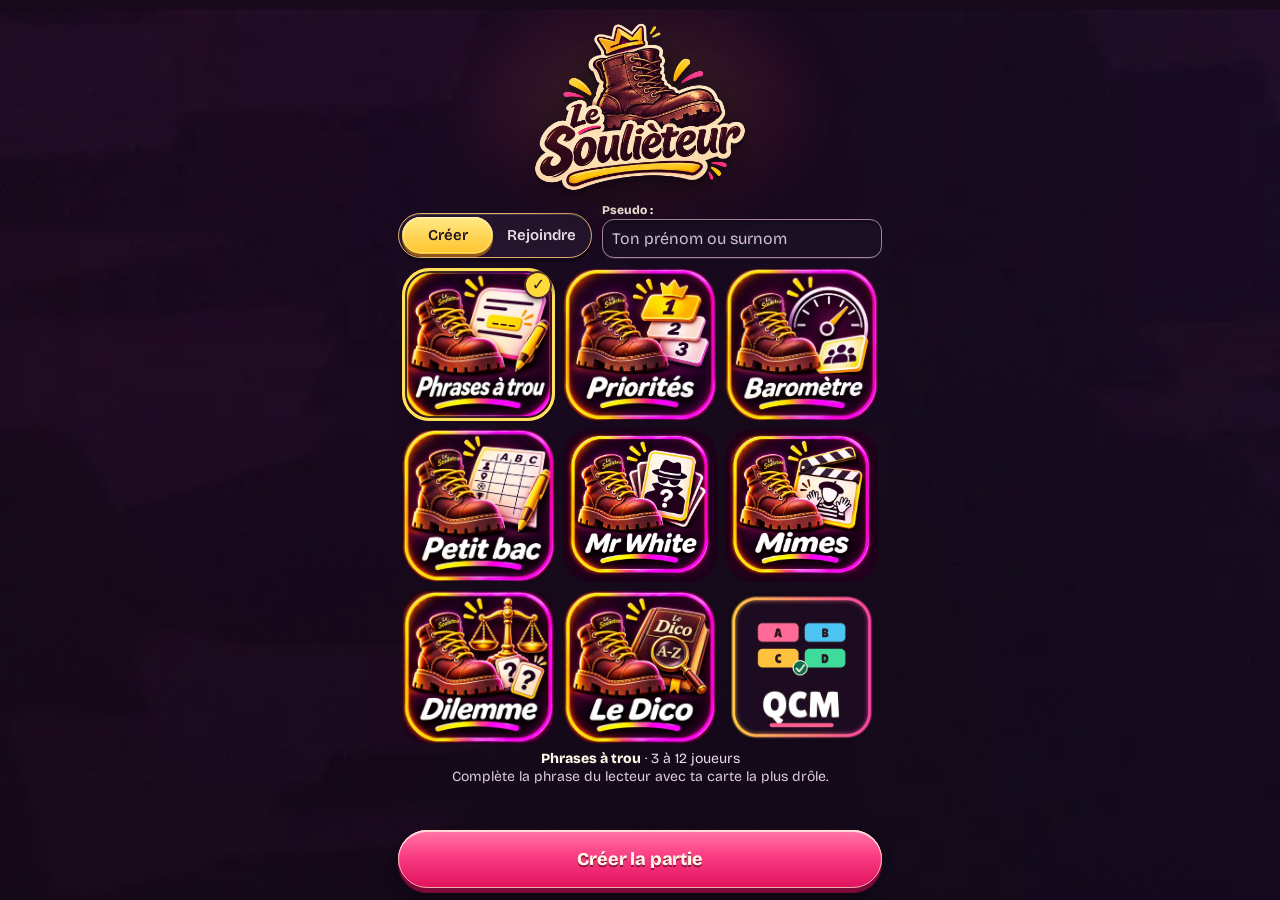
==== commit 38e8cbd2: "Neuvième jeu : QCM, le quiz personnalisé L'animateur écrit son quiz à l'avance dans l'appli : ses qu" ====
--- a/index.html
+++ b/index.html
@@ -42,12 +42,14 @@
 <script src="js/jeux/dico.js"></script>
 <script src="js/jeux/dilemme.js"></script>
 <script src="js/jeux/petit-bac.js"></script>
+<script src="js/jeux/qcm.js"></script>
 <script src="js/resultats.js"></script>
 <script src="js/gestes.js"></script>
 <script src="js/ecrans/punitions.js"></script>
 <script src="js/ecrans/salon.js"></script>
 <script src="js/ecrans/accueil.js"></script>
 <script src="js/ecrans/admin.js"></script>
+<script src="js/ecrans/qcm-editeur.js"></script>
 <script src="js/actions.js"></script>
 </body>
 </html>
--- a/css/app.css
+++ b/css/app.css
@@ -167,12 +167,12 @@
 /* Accueil : les vignettes débordent un peu des marges pour être plus grandes ;
    fitGames() ne les réduit que si l'accueil ne tient plus sur l'écran. */
 .home .seg.games{width:calc(100% + 16px);max-width:calc(100vw - 12px);margin:0 -8px;gap:8px;justify-self:center;align-self:center}
-.seg.games .seg-b{padding:0;border-radius:18%;background:none;box-shadow:none;opacity:1;
-  transition:opacity var(--dur),transform var(--dur)}
+.seg.games .seg-b{padding:0;border:0;border-radius:18%;background:none;box-shadow:none;opacity:1;
+  transition:none;transform:none}
 /* toutes les vignettes restent pleines (à 55 % elles semblaient désactivées) ;
    la choisie est cerclée de doré */
-.seg.games .seg-b.on{transform:scale(1.03);box-shadow:0 0 0 3px var(--gold),0 12px 26px -10px rgba(255,194,61,.55)}
-.seg.games .seg-b:active{transform:scale(.95)}
+.seg.games .seg-b.on{transform:none;outline:3px solid var(--gold);outline-offset:-3px}
+.seg.games .seg-b:active{transform:none}
 .seg.games img{display:block;width:100%;height:auto;border-radius:inherit;pointer-events:none}
 .seg.who{margin-bottom:18px}
 .seg.who .seg-b{display:flex;flex-direction:column;align-items:center;gap:1px;min-width:0;padding:9px 4px}
@@ -1125,3 +1125,81 @@
 .pjset{margin-top:22px}
 .pjset .sec{margin-top:0}
 .pjset .hint{margin:6px 0 16px}
+
+/* ===== QCM ===== */
+[data-game="qcm"]{--accent:#C5DD45}
+/* Les réponses : la carte papier du Dico, avec une lettre de couleur par réponse. */
+.qcm-choices{list-style:none;padding:0;margin:16px 0 0;display:grid;gap:10px}
+.qcm-c{align-items:center;min-height:58px;font-family:"Bricolage Grotesque",system-ui,sans-serif;font-size:18px;font-weight:600;line-height:1.3;overflow-wrap:anywhere}
+.qcm-c .dnum{width:36px;height:36px;margin-top:0;font-size:17px;font-weight:800;color:#25141F}
+.qcm-c.c0 .dnum{background:#FF6B98}
+.qcm-c.c1 .dnum{background:#4CC3F5}
+.qcm-c.c2 .dnum{background:#FFC23D}
+.qcm-c.c3 .dnum{background:#3FDC9C}
+.qcm-c small{font-weight:600}
+.qcm-c .ic.qcm-ok{flex:none;width:28px;height:28px;stroke:#0B6B47;stroke-width:3}
+.qcm-c.ok{box-shadow:0 0 0 3px var(--mint),0 3px 0 #0B6B47}
+.qcm-choices.res .qcm-c.ko{opacity:.6}
+.qcm-choices.res .qcm-c.ko.mine{opacity:.85;box-shadow:0 0 0 3px var(--pop),0 3px 0 var(--pop-deep)}
+.qcm-choices .found{margin:8px 4px 2px}
+.qcm-noteprev{margin-top:12px}
+.qcm-bonus{display:flex;align-items:center;gap:9px;margin-top:16px;font-size:15px;color:var(--text-dim)}
+.qcm-bonus b{color:var(--text);font-weight:600}
+.qcm-bonus .ic{flex:none;width:24px;height:24px;stroke:var(--gold);fill:rgba(255,194,61,.28)}
+.qcm-note>p:not(.eyebrow){font-family:"Bricolage Grotesque",system-ui,sans-serif}
+/* L'encart du quiz dans le salon */
+.qcmbox{margin-top:12px;padding-top:12px;border-top:1px solid var(--hairline)}
+.qcmbox .qcm-titre{margin-top:4px;font-size:19px;font-weight:700;line-height:1.2;overflow-wrap:anywhere}
+.qcm-acts{display:flex;flex-wrap:wrap;gap:8px;margin-top:12px}
+.qcm-acts .btn+.btn,.qcm-code .btn+.btn{margin-top:0}
+.qcmbox>.btn{margin-top:12px}
+.qcm-mine{list-style:none;padding:0;margin:8px 0 0;display:grid;gap:6px}
+.qcm-pick{display:flex;align-items:center;justify-content:space-between;gap:10px;width:100%;padding:10px 12px;border-radius:12px;
+  text-align:left;background:var(--surface-2);border:1px solid var(--hairline)}
+.qcm-pick b{min-width:0;overflow:hidden;text-overflow:ellipsis;white-space:nowrap;font-weight:600}
+.qcm-pick small{flex:none;font-size:12px;color:var(--text-faint)}
+.qcm-pick.on{border-color:var(--accent,var(--gold));box-shadow:0 0 0 1px var(--accent,var(--gold)) inset}
+.qcm-code{display:flex;align-items:flex-end;gap:8px;margin-top:14px}
+.qcm-code .field{flex:1;min-width:0;margin:0}
+.qcm-code input{text-transform:uppercase;letter-spacing:.06em}
+.qcm-code .btn{margin-bottom:2px}
+.qcm-anim{margin-top:12px}
+/* L'éditeur de quiz */
+.qe-etat{font-size:13px;color:var(--text-faint)}
+.qe-head .field{margin:0}
+.qe-key{display:flex;align-items:center;flex-wrap:wrap;gap:6px 10px;margin-top:16px}
+.qe-key>span{font-size:13px;color:var(--text-faint)}
+.qe-key b{font-family:ui-monospace,SFMono-Regular,Menlo,monospace;font-size:18px;letter-spacing:.06em;color:var(--gold-soft);font-weight:600}
+.qe-key .btn{margin-left:auto}
+.qe-key .btn .ic{width:17px;height:17px}
+.qe-list{list-style:none;padding:0;margin:0 0 12px;display:grid;gap:10px}
+.qe-item{display:flex;align-items:flex-start;gap:10px;padding:12px 10px 12px 12px;border-radius:15px;background:var(--surface);border:1px solid var(--hairline)}
+.qe-n{flex:none;display:grid;place-items:center;width:28px;height:28px;border-radius:50%;background:#322037;color:#FFF5D7;font-size:14px;font-weight:700}
+.qe-t{flex:1;min-width:0;padding-top:3px;font-weight:600;line-height:1.3;overflow-wrap:anywhere}
+.qe-t small{display:block;margin-top:4px;font-size:13px;font-weight:400;color:var(--text-faint)}
+.qe-acts{flex:none;display:flex;gap:4px}
+.qe-acts button{display:grid;place-items:center;width:36px;height:36px;border-radius:10px;background:var(--surface-2);color:var(--text)}
+.qe-acts button:disabled{opacity:.3;cursor:default}
+.qe-acts .ic{width:18px;height:18px}
+.qe-form{list-style:none;margin:0}
+.qe-form textarea{resize:none;min-height:58px}
+.qe-lab{margin:4px 0 8px;font-weight:800}
+.qe-lab small{display:block;font-size:12px;font-weight:400}
+.qe-choices{list-style:none;padding:0;margin:0 0 10px;display:grid;gap:8px}
+.qe-choices li{display:flex;align-items:center;gap:8px}
+.qe-choices input{flex:1;min-width:0}
+.qe-letter{flex:none;display:grid;place-items:center;width:44px;height:44px;border-radius:50%;font-weight:800;font-size:17px;color:#25141F;
+  border:2px solid rgba(37,20,31,.35)}
+.qe-letter.c0{background:#FF6B98}.qe-letter.c1{background:#4CC3F5}.qe-letter.c2{background:#FFC23D}.qe-letter.c3{background:#3FDC9C}
+.qe-letter.on{border-color:#0B6B47;box-shadow:0 0 0 3px #3FDC9C}
+.qe-letter .ic{width:24px;height:24px;stroke-width:3}
+.qe-vf{margin:2px 0 14px}
+.qe-pts{margin-bottom:14px}
+.qe-pts .seg{flex:none;width:150px}
+.qe-formacts{display:flex;flex-wrap:wrap;gap:8px;margin-top:14px}
+.qe-formacts .btn+.btn{margin-top:0}
+.qe-suppr{margin-left:auto}
+.qe-vide{margin:0 0 12px}
+.qe-add{margin-top:4px}
+.qe-delquiz{display:block;margin:26px auto 0}
+@media (max-width:360px){.qe-acts button{width:32px;height:32px}.qe-pts .seg{width:126px}}
--- a/css/maquette2-studio.css
+++ b/css/maquette2-studio.css
@@ -74,16 +74,36 @@
 .seg:not(.games){background:#27172e;border-color:#a8788c}
 .seg-b:not(.on){color:#f5e1ec}
 
-/* Images originales des huit jeux : aucun content:url, aucun masque, aucune substitution.
-   Le cadre apporte du papier et du relief mais laisse chaque pixel de l'illustration visible. */
-.seg.games .seg-b{background:linear-gradient(160deg,#fff4dd,#d4a978);border:2px solid #f7dba5;
-  border-radius:19%;padding:3px;box-shadow:0 3px 0 #a26e49,0 9px 17px -9px #000;
-  transition:transform .15s ease,box-shadow .15s ease}
-.seg.games .seg-b img{display:block;opacity:1;visibility:visible;filter:none;content:normal!important;
-  width:100%;height:auto;aspect-ratio:1;border-radius:16%;object-fit:contain;pointer-events:none}
-.seg.games .seg-b.on{transform:scale(1.027);border-color:#ffdc54;
-  box-shadow:0 0 0 2px #ffe88e,0 4px 0 #a66b23,0 0 17px rgba(255,195,47,.46)}
-.seg.games .seg-b:active{transform:scale(.97)}
+/* Accueil : les illustrations originales SANS cartouche papier, marge ni relief.
+   Les huit boutons gardent rigoureusement la même géométrie, à chaque état. */
+.seg.games .seg-b{
+  position:relative;isolation:isolate;overflow:hidden;
+  border:0;padding:0;border-radius:18%;background:transparent;
+  box-shadow:none;transform:none;transition:none;
+}
+.seg.games .seg-b img{
+  display:block;width:100%;height:auto;aspect-ratio:1;border-radius:inherit;
+  object-fit:contain;opacity:1;visibility:visible;filter:none;content:normal!important;
+  pointer-events:none;
+}
+/* La sélection est dessinée À L'INTÉRIEUR de l'icône : pas de halo extérieur,
+   pas de scale au tap, pas d'ombre qui ferait croire à un agrandissement. */
+.seg.games .seg-b.on,.seg.games .seg-b:active{
+  transform:none;border:0;padding:0;background:transparent;box-shadow:none;
+}
+.seg.games .seg-b.on::before{
+  content:"";position:absolute;inset:0;z-index:1;pointer-events:none;
+  border:3px solid #ffe15c;border-radius:inherit;
+  box-shadow:inset 0 0 0 2px rgba(33,15,31,.85);
+}
+.seg.games .seg-b.on::after{
+  content:"✓";position:absolute;top:3px;right:3px;z-index:2;
+  display:grid;place-items:center;pointer-events:none;
+  width:clamp(18px,5.5vw,24px);height:clamp(18px,5.5vw,24px);
+  border-radius:50%;background:#ffda3b;border:2px solid #4b2630;
+  color:#2d1725;font-size:clamp(12px,3.6vw,16px);font-weight:900;line-height:1;
+  box-shadow:0 2px 5px rgba(0,0,0,.48)
+}
 .gamelogo,.gchip{border-color:#e3b778;box-shadow:0 3px 0 #371c27,0 8px 16px -9px #000}
 .pitch b{font-weight:800;color:#fff7e8}
 .pitch span{color:#dfcdda}
@@ -233,3 +253,238 @@
    réduction du halo si le navigateur demande moins d'animations. */
 @media(prefers-reduced-motion:reduce){.home h1,.home h1::before{animation:none}}
 @media(max-width:350px){.home .seg.games{gap:6px}.sec{padding:4px 10px}}
+
+/* Finition des écrans de jeu : matière papier plus affirmée sans nouvelle carte. */
+.qchoice {
+  background:
+    radial-gradient(ellipse at 8% 2%,rgba(255,255,255,.40),transparent 62%),
+    repeating-linear-gradient(32deg,rgba(125,66,23,.018) 0 1px,transparent 1px 11px),
+    linear-gradient(170deg,#ffed9f,#ffda65 50%,#f9c249);
+  border:1.5px solid #d19a41;
+  box-shadow:inset 0 1px 0 rgba(255,255,238,.55),0 5px 0 #97612b,0 15px 22px -14px rgba(0,0,0,.75);
+  font-weight:650;
+}
+/* La carte de rôle Mr White est du parchemin crème dans la maquette, et non
+   une question jaune. L'état « maintien pour voir » demeure inchangé. */
+.white-secret,.white-secret.hold {
+  background:var(--studio-paper);
+  color:#2b1a24;
+  border:2px solid #c89b6b;
+  box-shadow:0 4px 0 #9c6d4c,0 17px 25px -14px rgba(0,0,0,.7),inset 0 1px 0 rgba(255,255,255,.65);
+}
+.white-secret .eyebrow,.white-secret small {color:#6e4854}
+.white-secret .secret,.white-secret strong {color:#2b1a24}
+
+/* ===== Harmonisation transversale — écrans secondaires =====
+   Ces règles ne changent ni l'ordre des éléments, ni les marges, la grille,
+   les tailles tactiles, les handlers et les illustrations des jeux. */
+
+/* Salon : les menus de jeux et leurs chevrons restent lisibles sur parchemin. */
+.gamebox .gcat{color:#775061}
+.gamebox .regtog .chev{color:#6d4654}
+.gamebox .regbody .rrow>span small{color:#775766}
+.gamebox .gitem .gi>span{color:#604953}
+
+/* Administration : mêmes matières et encres que les cartes des joueurs.
+   Les champs eux-mêmes restent sombres pour identifier clairement la saisie. */
+.panel.adminform,.panel.pjset{
+  background:var(--studio-paper);
+  border-color:#bd895c;
+  color:#2b1a25;
+  box-shadow:0 4px 0 #865a3c,0 15px 27px -16px rgba(0,0,0,.75);
+}
+.adminform .field>span,.pjset .field>span,
+.adminform .holebar .meta,.pjset .hint{color:#644450}
+.adminform .field input,.adminform .field textarea,.pjset .field input{color:#fff4e6}
+.catlist li{
+  background:var(--studio-paper);
+  border-color:#c59a6e;
+  color:#2b1a25;
+  box-shadow:0 3px 0 #926744,0 9px 17px -13px rgba(0,0,0,.65);
+}
+.catlist .ct,.catlist .sep{color:#2b1a25}
+.catlist .sous,.catlist .mimeb,.catlist li.empty{color:#694c58}
+.catlist .form.n{background:#ffe7b1;border-color:#d6ac59;color:#694515}
+.catlist .form.v{background:#d9f2e3;border-color:#73ad8e;color:#12603f}
+.catlist .form.theme{background:#f9dce9;border-color:#d594b1;color:#923657}
+.catlist .form.two{background:#eadcf5;border-color:#b797d0;color:#633f7c}
+.catlist li.editing .field>span{color:#644450}
+.catlist .edit:focus-visible,.catlist .del:focus-visible{outline:3px solid #f8c63c;outline-offset:2px}
+
+/* Petit Bac : les réponses jugées deviennent des fiches de jeu cohérentes. */
+.bactab li{
+  background:var(--studio-paper);
+  border-color:#c59a6e;
+  color:#2b1a25;
+  box-shadow:0 3px 0 #926744;
+}
+.bactab .cat{color:#813c57}
+.bactab .ans .qui{color:#775665}
+.bactab .ans .mot{color:#2b1a25}
+
+/* Mimes et Dilemme : la carte de résultat est en papier ; les contrôles
+   interactifs conservent leur zone, leur contraste et leurs états distincts. */
+.mime-rates li,.dlm-item{
+  background:var(--studio-paper);
+  border-color:#c99d71;
+  color:#2b1a25;
+  box-shadow:0 3px 0 #936642,0 11px 18px -14px rgba(0,0,0,.68);
+}
+.mime-rates .nm,.dlm-item .dlm-txt,.dlm-item .dby{color:#2b1a25}
+.dlm-item .dlm-own,.dlm-item .dlm-who small{color:#70505d}
+.mime-notes button:not(.on),.dlm-yn button:not(.on){background:#432748;color:#fff5ea;border-color:#a37692}
+
+/* Punitions : cartes des joueurs sur papier, comme les autres listes. */
+.punlist li{
+  background:var(--studio-paper);
+  border-color:#c69a70;
+  color:#2b1a25;
+  box-shadow:0 3px 0 #936642;
+}
+
+/* Accueil — Créer/Rejoindre compacts à gauche, pseudo à droite.
+ * Le DOM, les deux champs existants et leurs gestionnaires restent intacts.
+ * display:contents place les enfants des panneaux dans la grille visuelle ;
+ * [hidden] continue de masquer entièrement le panneau inactif.
+ * Les trois lignes de vignettes et le CTA restent visibles sans défilement. */
+@supports (height: 100svh) and (container-type: size) {
+  .home {
+    --pad: calc(21px + 12px + env(safe-area-inset-top) + env(safe-area-inset-bottom));
+    height: calc(100svh - var(--pad));
+    min-height: 0;
+    display: grid;
+    grid-template-columns: minmax(132px, 40%) minmax(0, 1fr);
+    grid-template-rows: auto auto minmax(0, 1fr) auto;
+    column-gap: 10px;
+    row-gap: clamp(6px, 1.1svh, 10px);
+  }
+  body.is-home main {
+    padding-top: calc(21px + env(safe-area-inset-top));
+    padding-bottom: calc(12px + env(safe-area-inset-bottom));
+  }
+  .home h1 { grid-column: 1 / -1; grid-row: 1; }
+  .home h1 img { width: min(100% - 88px, 230px, 24svh); }
+  .home .tabs {
+    grid-column: 1;
+    grid-row: 2;
+    min-width: 0;
+    align-self: end;
+  }
+  .home .tabs .tab {
+    font-size: clamp(12px, 3.5vw, 15px);
+    padding: 8px 2px;
+  }
+  .home .pane, .home .pane:not([hidden]) { display: contents; }
+  .home .pane[hidden] { display: none; }
+  .home .pane label.inline {
+    grid-column: 2;
+    grid-row: 2;
+    display: flex;
+    flex-direction: column;
+    gap: 2px;
+    align-items: stretch;
+    min-width: 0;
+    margin: 0;
+  }
+  .home .pane label.inline > span { font-size: 12px; line-height: 1.2; }
+  .home .pane label.inline input {
+    min-width: 0;
+    max-width: 100%;
+    padding: 7px 9px;
+    font-size: 16px;
+  }
+  .home #pane-create > .field {
+    grid-column: 1 / -1;
+    grid-row: 3;
+    min-height: 0;
+    display: flex;
+    flex-direction: column;
+    margin: 0;
+    padding: 0;
+  }
+  .home .gamesbox {
+    flex: 1 1 0;
+    min-height: 0;
+    margin: 0 -8px;
+    height: auto;
+    position: relative;
+  }
+  .home .gamesfit {
+    position: absolute;
+    inset: 0;
+    display: grid;
+    place-items: center;
+    container-type: size;
+  }
+  .home .gamesfit .seg.games {
+    --tile: min((100cqw - 16px) / 3,
+                (100cqh - (var(--rows) - 1) * 8px) / var(--rows));
+    width: calc(3 * var(--tile) + 16px);
+    margin: 0;
+    max-width: 100%;
+    gap: 8px;
+  }
+  .home .pitch {
+    display: block;
+    /* Hauteur identique quelle que soit la longueur de la présentation :
+       évite de déplacer la grille quand on sélectionne un autre jeu. */
+    min-height: 5em;
+    font-size: 14px;
+    line-height: 1.25;
+    margin: 6px 0 0;
+  }
+  .home #pane-create > .btn {
+    grid-column: 1 / -1;
+    grid-row: 4;
+    margin: 0;
+    align-self: end;
+  }
+  .home #pane-join > label:not(.inline) {
+    grid-column: 1 / -1;
+    grid-row: 3;
+    align-self: start;
+    margin: 10px 0 0;
+  }
+  .home #pane-join > .btn {
+    grid-column: 1 / -1;
+    grid-row: 4;
+    margin: 0;
+    align-self: end;
+  }
+}
+@media (max-width: 350px) {
+  .home .gamesfit .seg.games { gap: 6px; }
+  .home .tabs .tab { font-size: 12px; }
+}
+/* Pas de transition sur la couleur du texte lors du changement d'onglet :
+ * évite un bref manque de contraste sur le fond jaune actif. */
+.home .tabs .tab { transition: background .18s ease, transform .18s ease; }
+.home .tabs .tab.on { color: #251520; }
+
+/* Défis temporaires : mêmes matières et proportions que les autres formulaires
+   du Soulièteur, sans modifier les écrans existants. */
+.customchallenge{margin:14px 0 8px;padding:16px;background:var(--studio-paper);
+  border:1px solid #c79c6b;box-shadow:0 4px 0 #916342,0 10px 22px -14px #000}
+.customchallenge .field{margin-bottom:12px}
+.customchallenge .field:last-child{margin-bottom:0}
+.customchallenge .field>span{color:#583e50;font-weight:800}
+.customchallenge .field input,.customchallenge .field textarea{
+  color:#f9e7ee;background:#301b35;border-color:#927086}
+.customchallenge .hint{font-size:13px;line-height:1.35;color:#61475a}
+.custom-choice{display:block;width:100%;margin:12px auto 18px;text-align:center}
+
+/* QCM : réponses, encart du salon et éditeur dans les matières du Soulièteur. */
+.qcm-c{background:var(--studio-paper);color:#29171f}
+.qcmbox{border-top-color:#d1a777}
+.qcmbox .qcm-titre{color:#28171e}
+.gamebox .qcm-pick{background:#fff3dc;border-color:#d1a777;color:#28171e}
+.gamebox .qcm-pick small{color:#70515a}
+.gamebox .qcm-pick.on{border-color:#ffb52c;box-shadow:0 0 0 2px #ffb52c}
+.gamebox .qcm-code .field>span{color:#5e3d4b}
+.qe-item{background:var(--studio-paper);border-color:#c59a6e;color:#2b1a25;box-shadow:0 3px 0 #926744,0 9px 17px -13px rgba(0,0,0,.65)}
+.qe-t small{color:#694c58}
+.qe-acts button{background:#ead2b4;color:#4a2c3c}
+.qe-form .qe-lab,.qe-form .rrow>span{color:#583e50}
+.qe-form .qe-lab small{color:#61475a}
+.qe-form .field>span small{color:#61475a}
+.gamebox .qcmbox .eyebrow{color:#a72853;font-weight:800}
